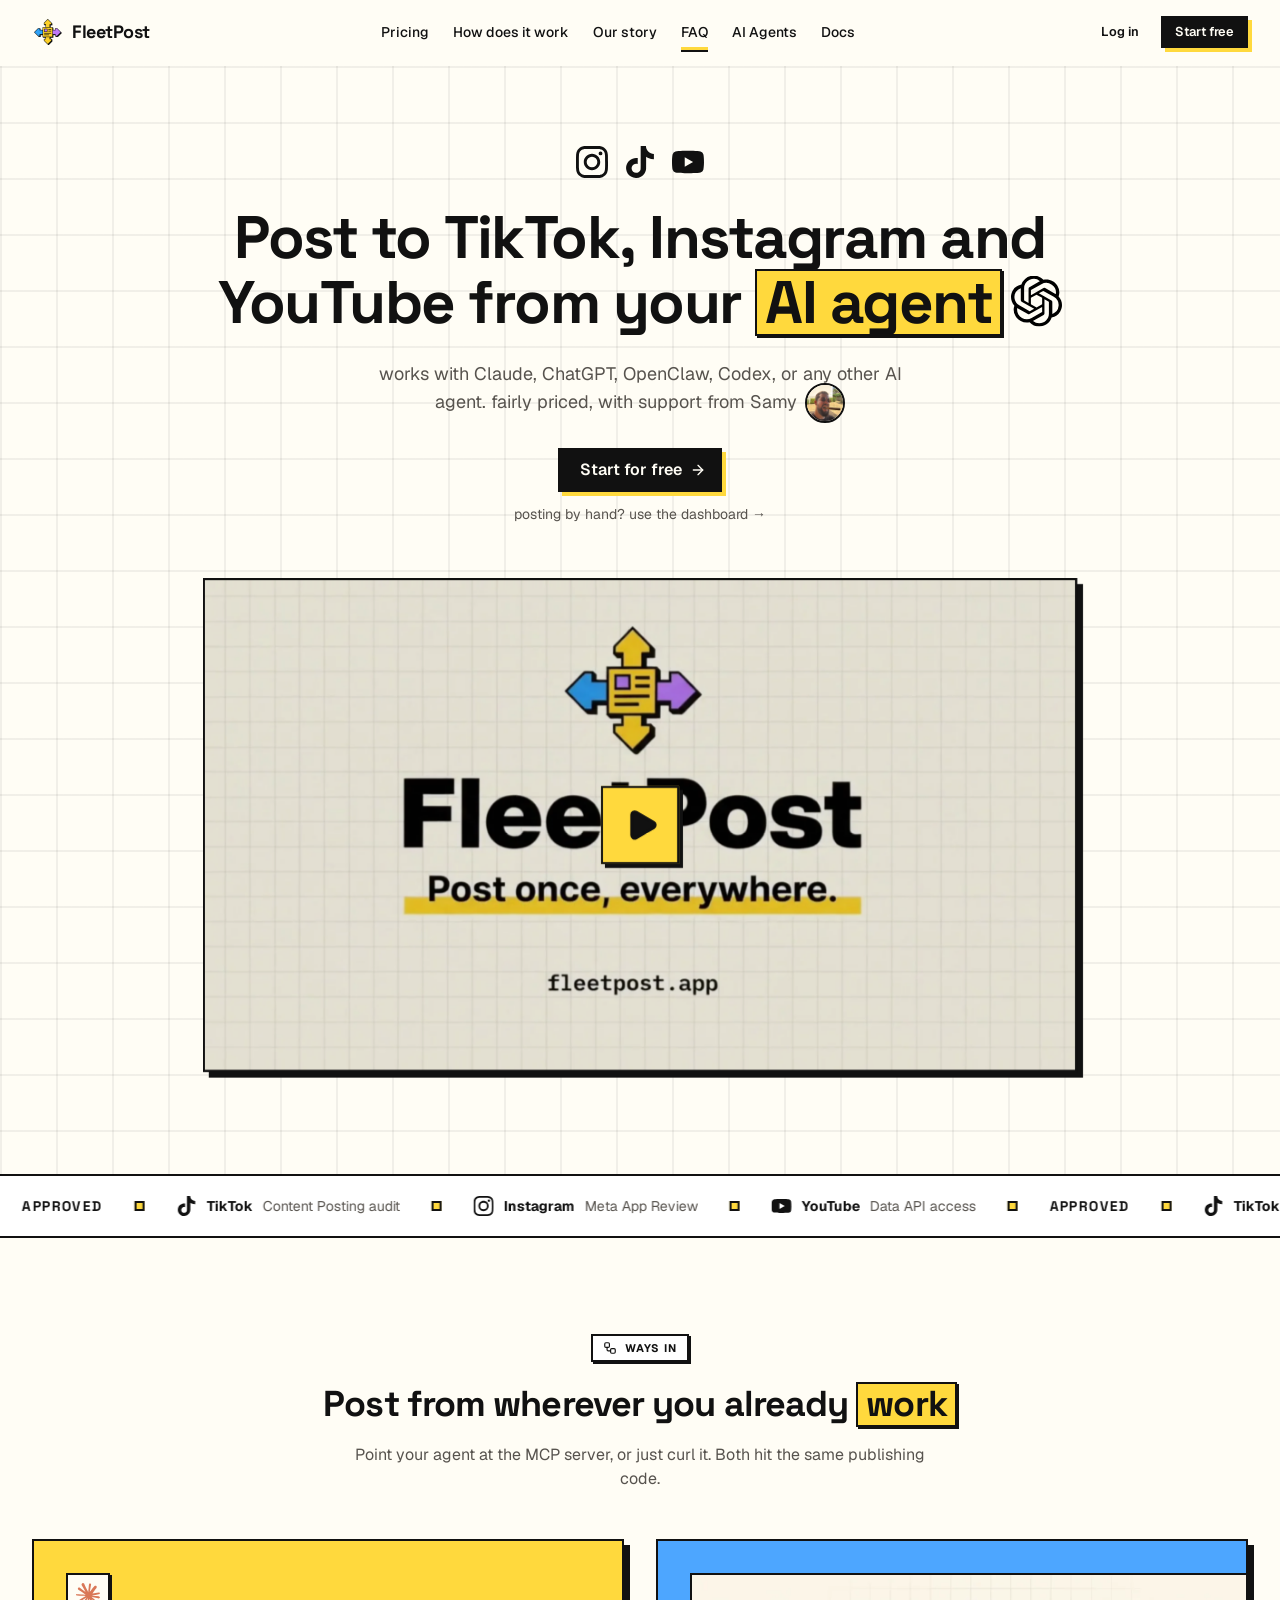
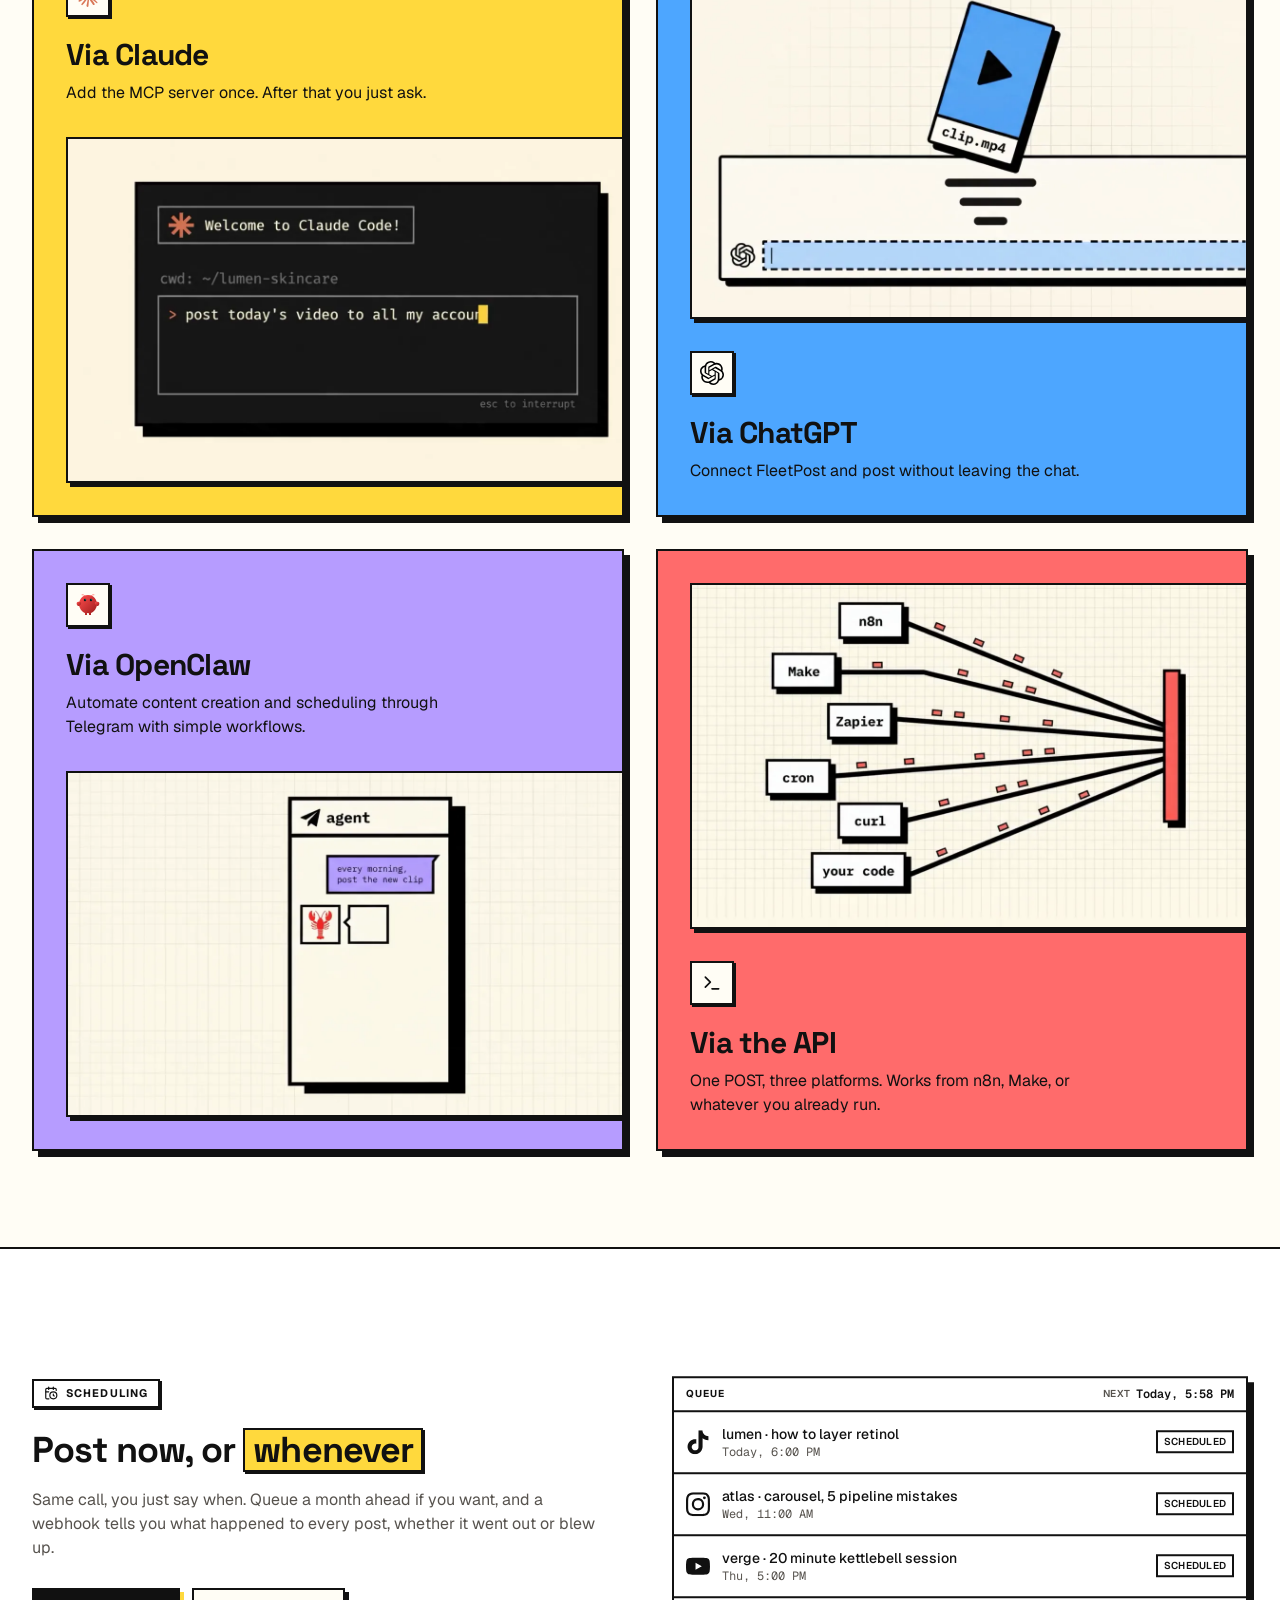
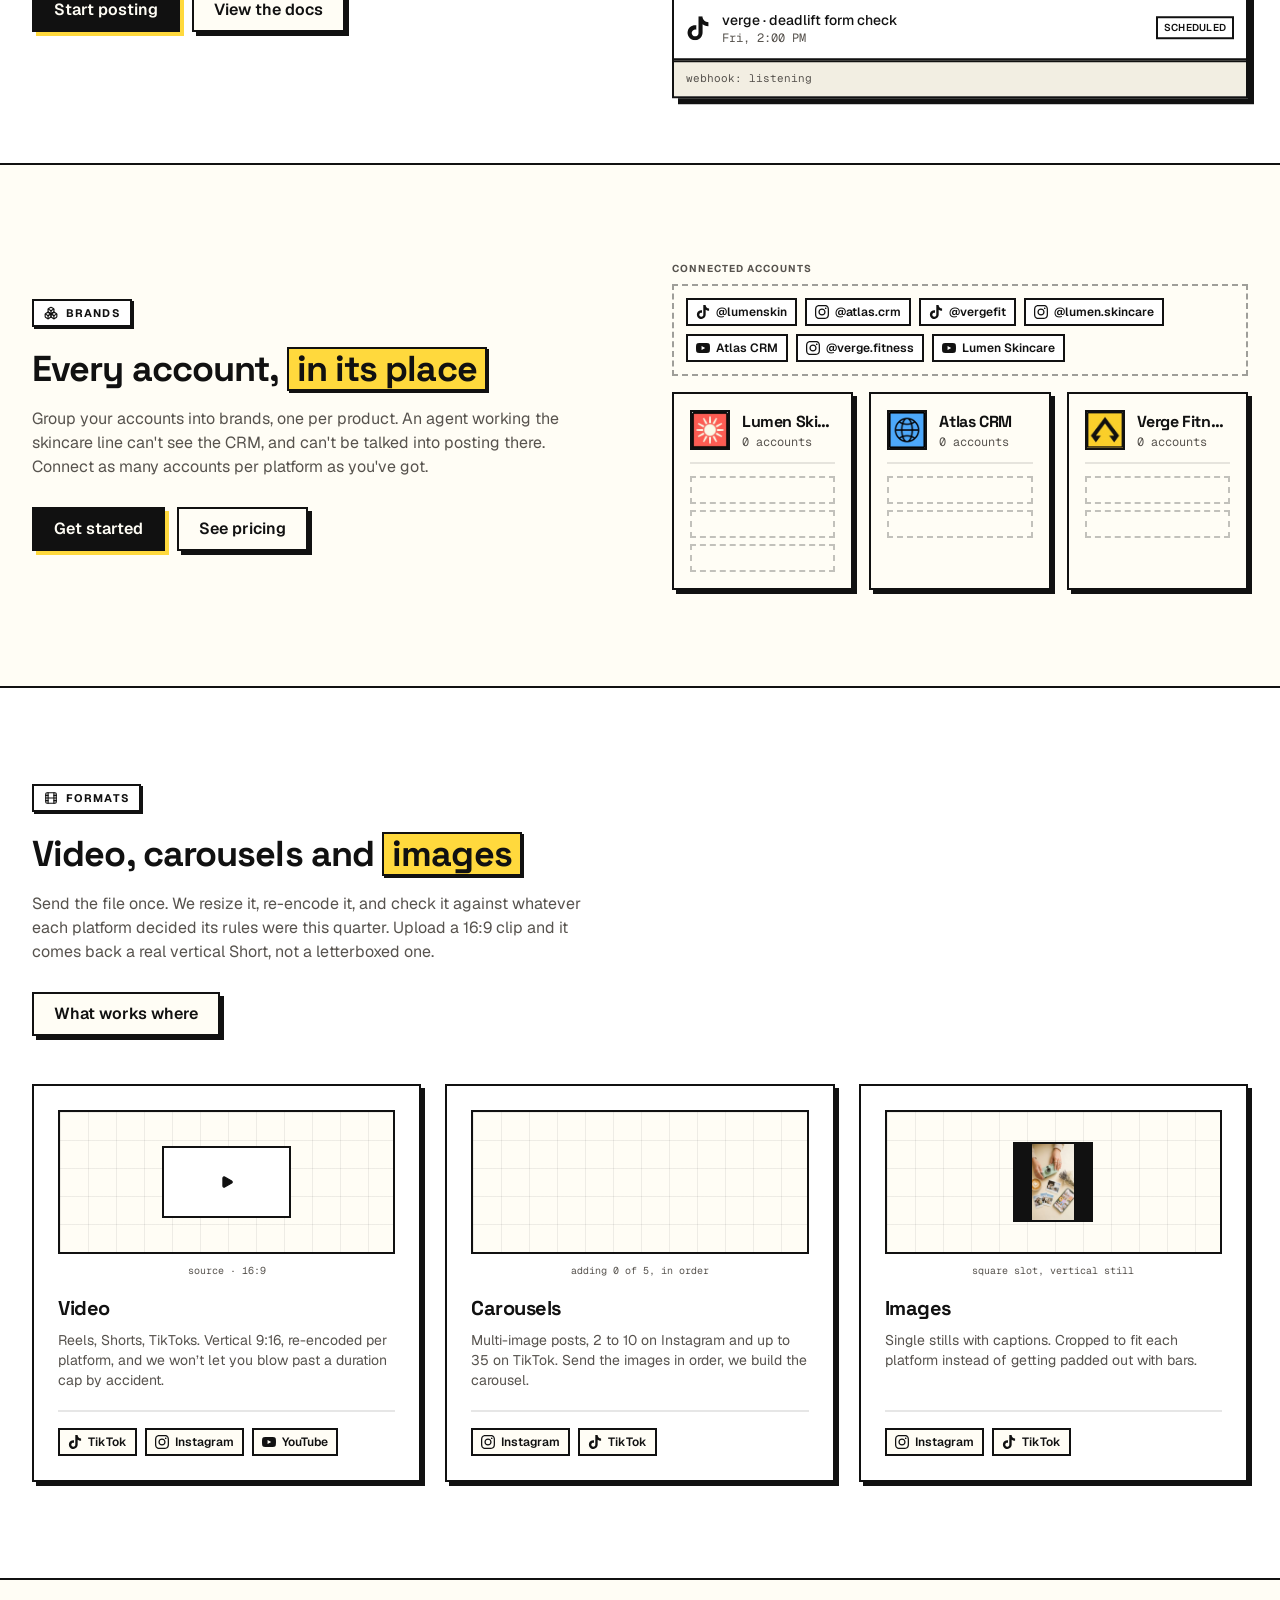
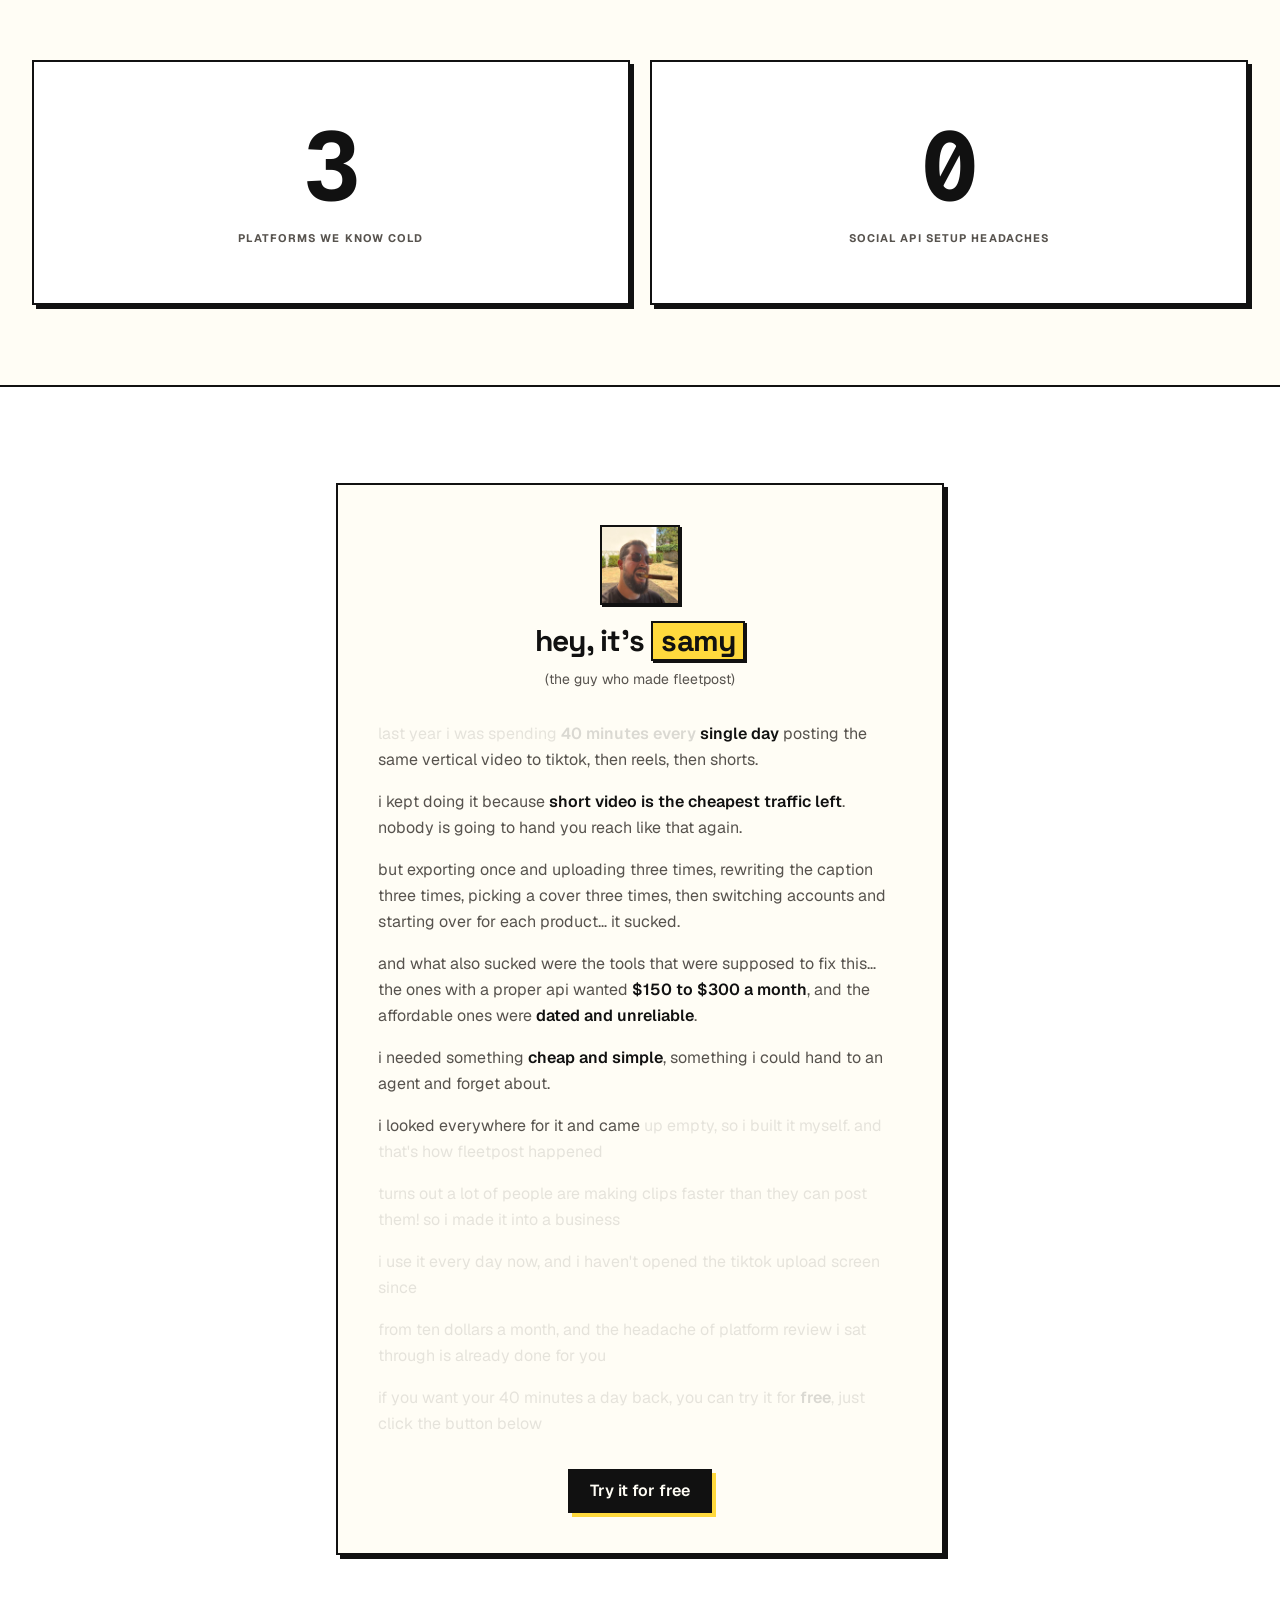
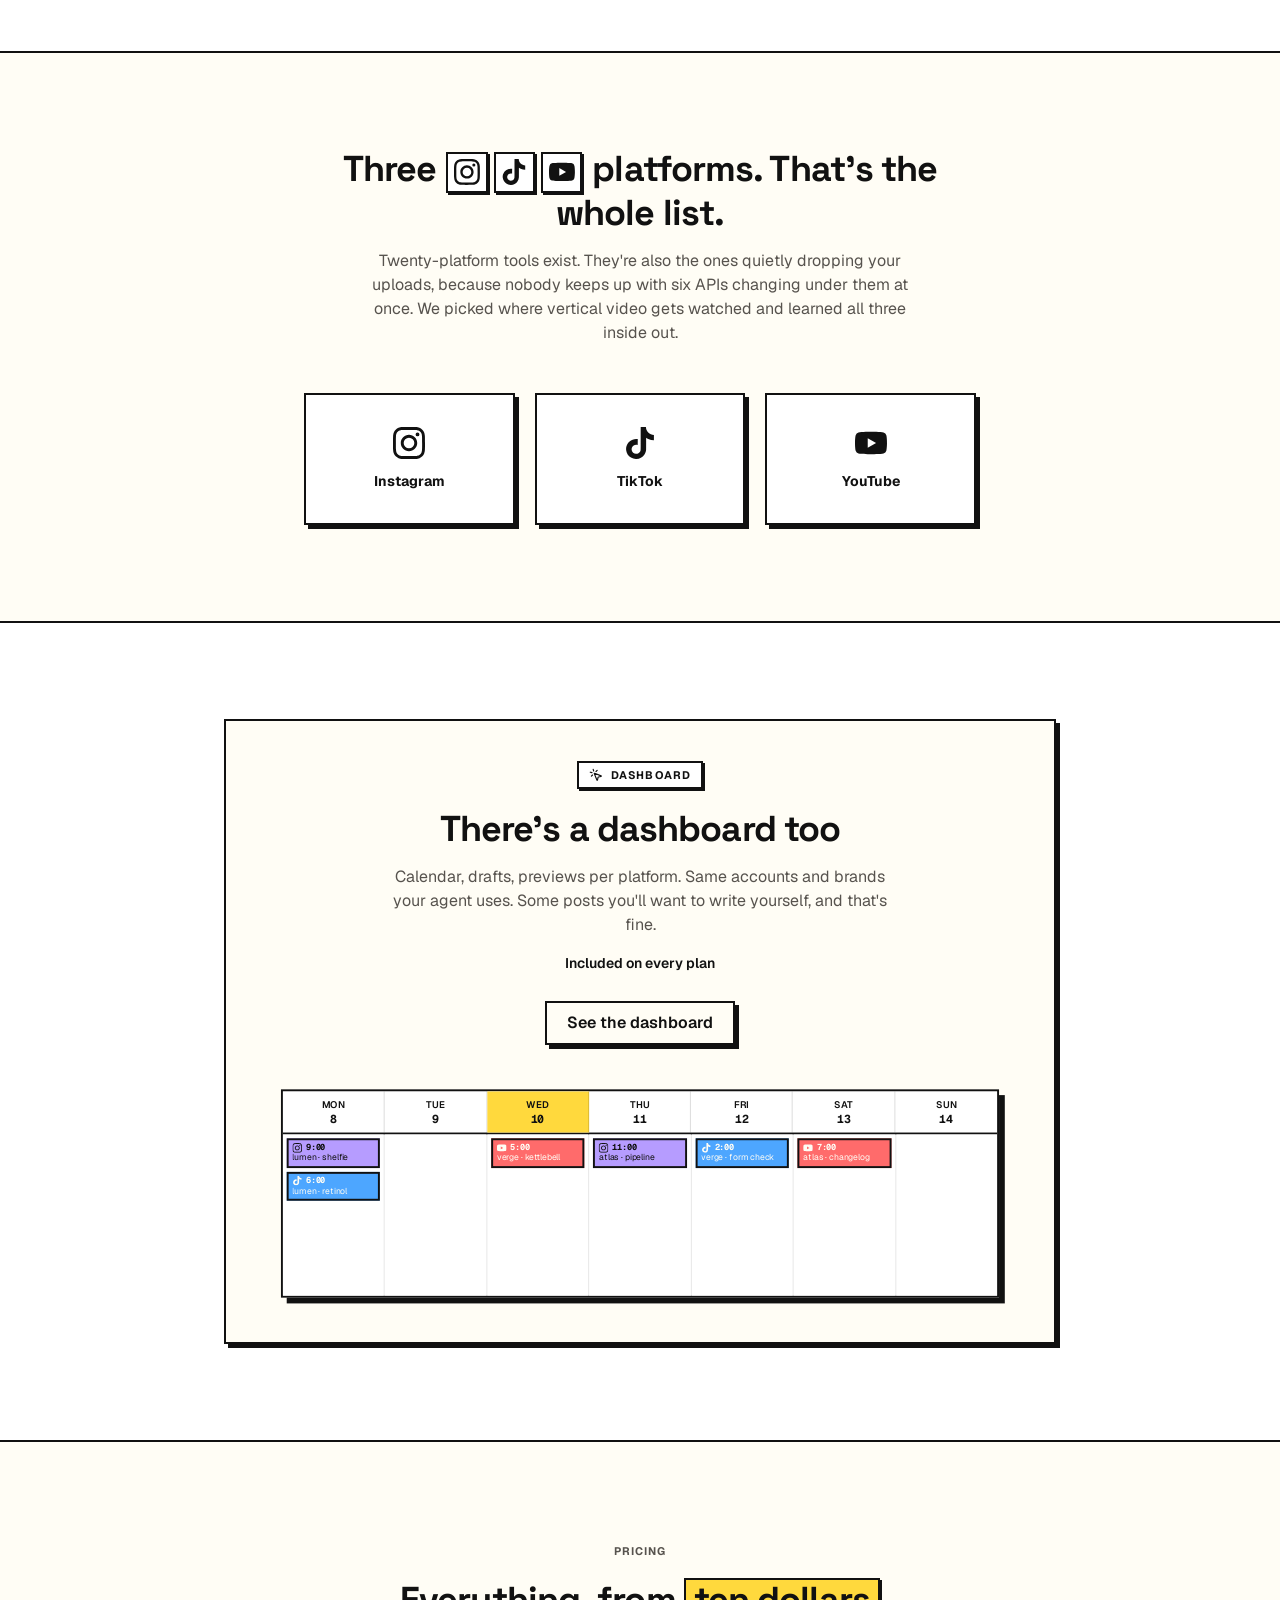
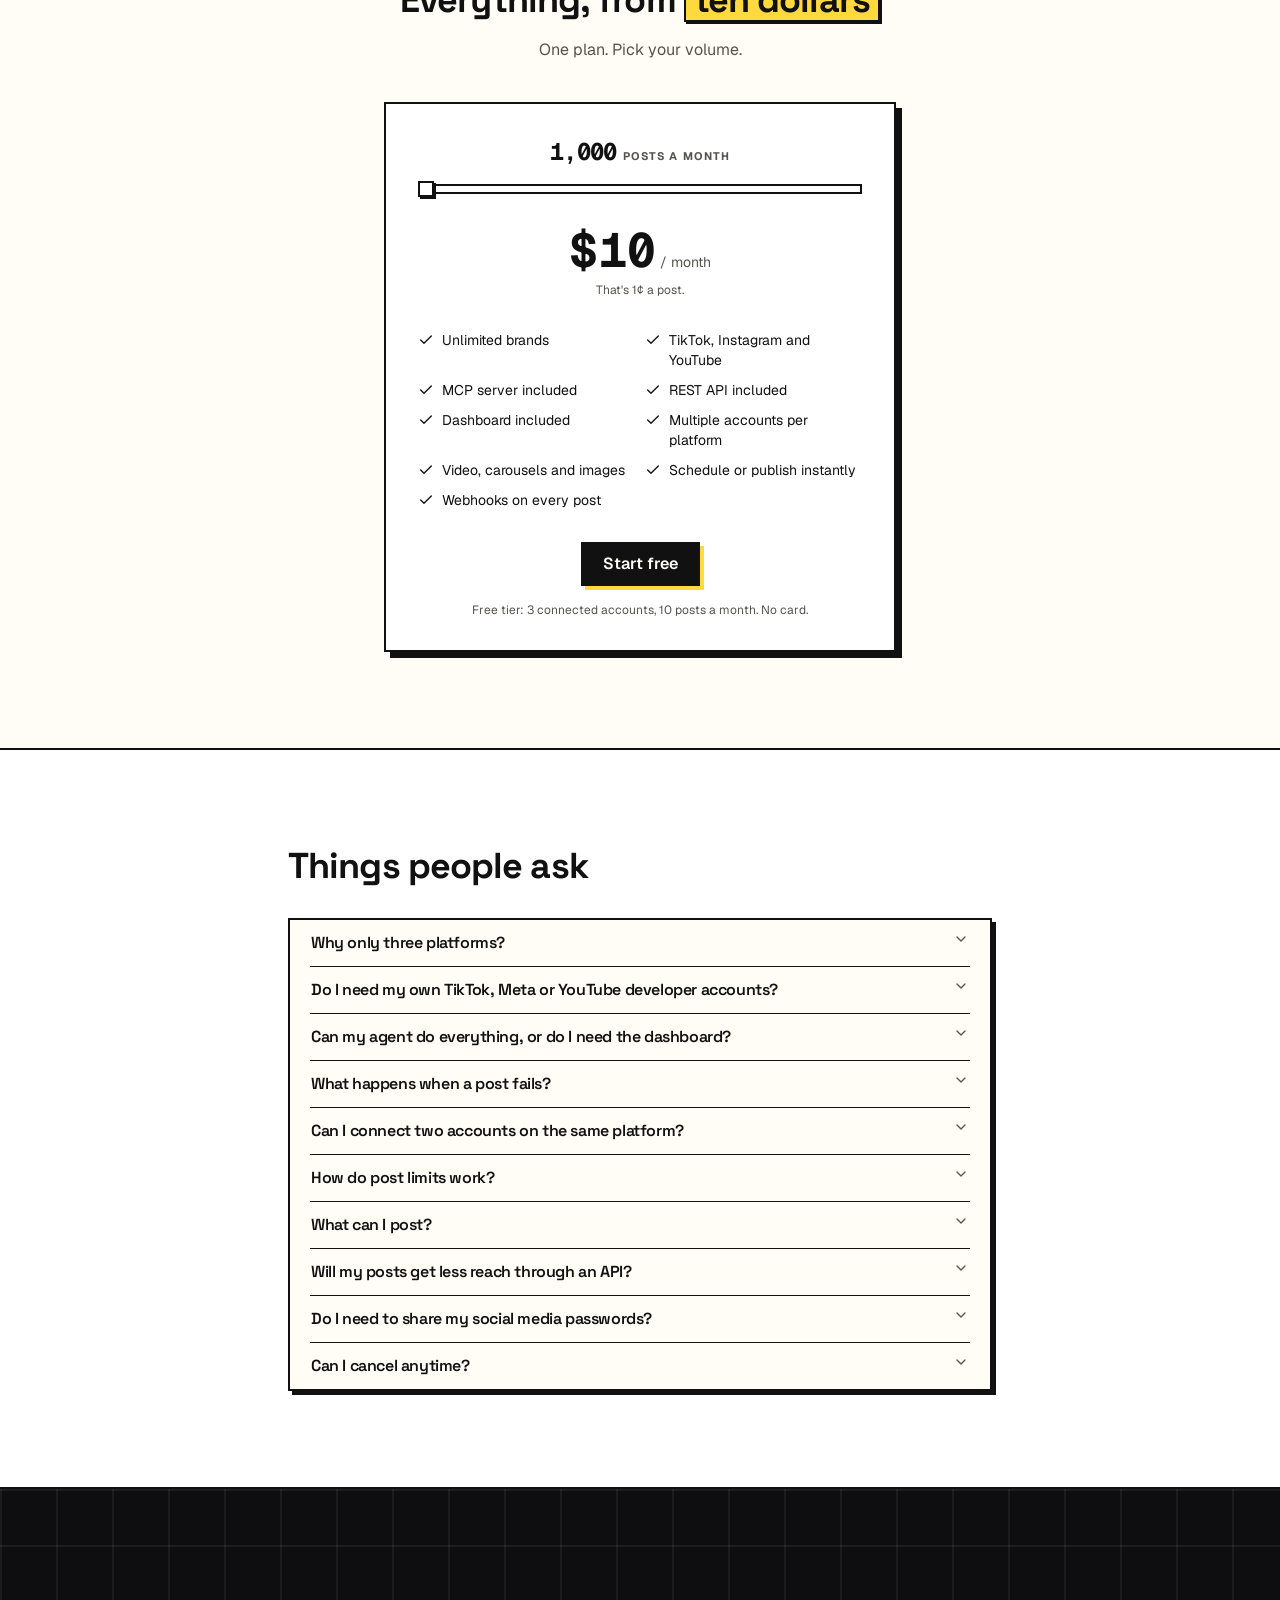
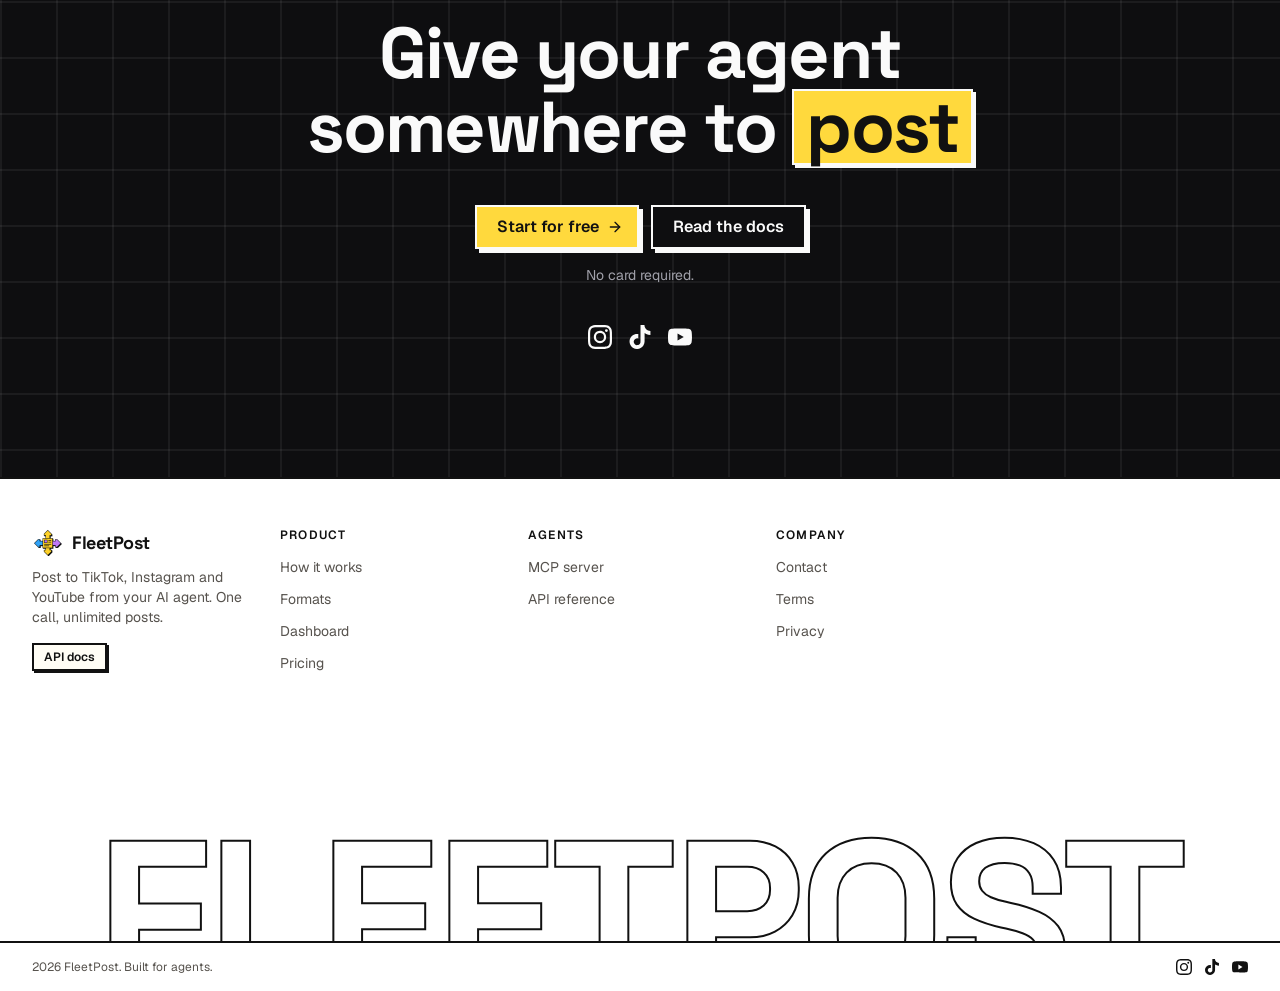
==== index.html @ 1a9ba51e "deploy: Fenrir-Studio-Tech/fleetpost-monorepo@813ded637226b50a41b53ed65da6987216ed3064" ====
<!doctype html>
<html lang="en">
  <head>
    <meta charset="UTF-8" />
    <link rel="icon" href="/favicons/favicon.ico" sizes="any" />
    <link rel="icon" type="image/png" sizes="32x32" href="/favicons/favicon-32x32.png" />
    <link rel="icon" type="image/png" sizes="16x16" href="/favicons/favicon-16x16.png" />
    <link rel="apple-touch-icon" sizes="180x180" href="/favicons/apple-touch-icon.png" />
    <link rel="manifest" href="/site.webmanifest" />
    <meta name="viewport" content="width=device-width, initial-scale=1.0" />
    <title>FleetPost — Post to TikTok, Instagram and YouTube from your AI agent</title>
    <meta
      name="description"
      content="One call publishes to TikTok, Instagram and YouTube. MCP server, REST API, or the dashboard when you'd rather click. Unlimited posts, $10 a month."
    />
    <meta property="og:type" content="website" />
    <meta property="og:url" content="https://fleetpost.app/" />
    <meta
      property="og:title"
      content="FleetPost — Post to TikTok, Instagram and YouTube from your AI agent"
    />
    <meta
      property="og:description"
      content="One call publishes to TikTok, Instagram and YouTube. MCP server, REST API, or the dashboard when you'd rather click. Unlimited posts, $10 a month."
    />
    <!-- TODO: replace with a real 1200x630 social card. -->
    <meta property="og:image" content="https://fleetpost.app/og.png" />
    <meta name="twitter:card" content="summary_large_image" />
    <script type="module" crossorigin src="/assets/main-joNVEXui.js"></script>
    <link rel="modulepreload" crossorigin href="/assets/site-nav-Ck9YAyec.js">
    <link rel="stylesheet" crossorigin href="/assets/site-nav-h_h37BXW.css">
  </head>
  <body>
    <div id="root"></div>
  </body>
</html>
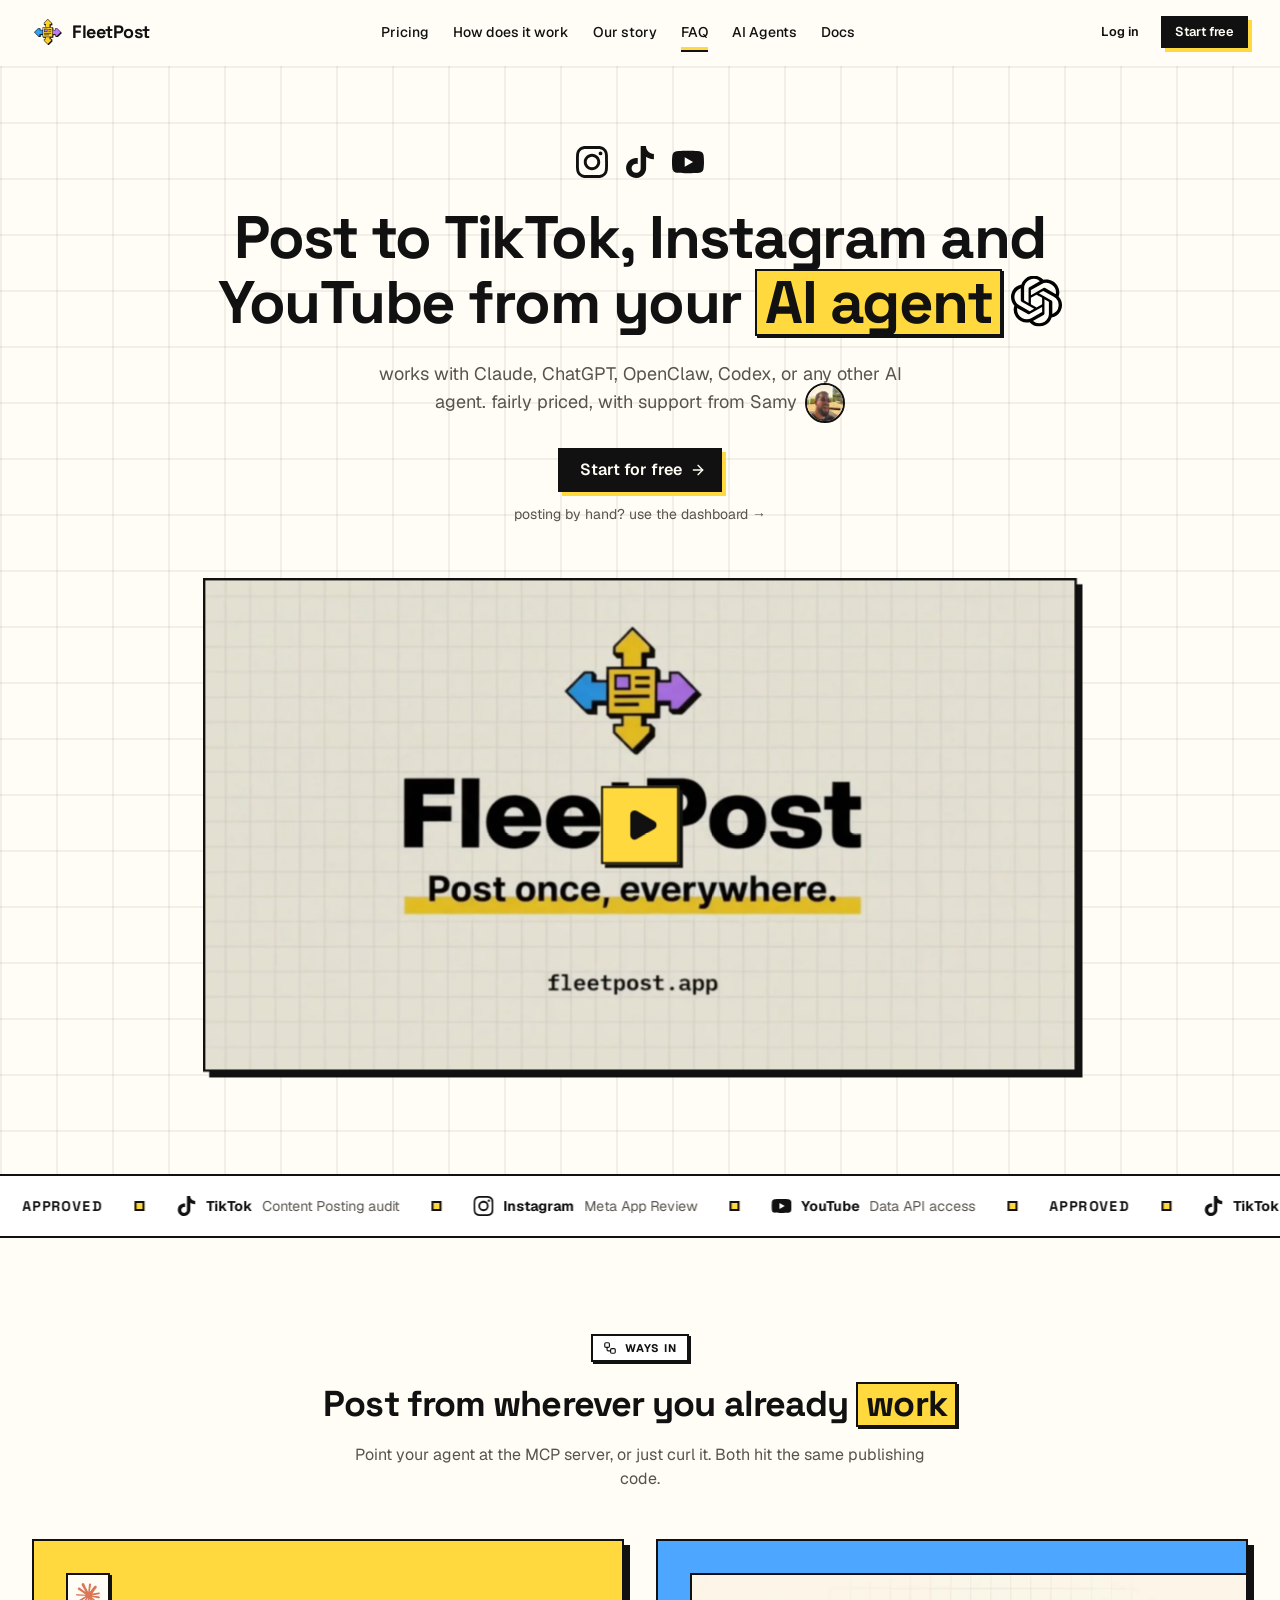
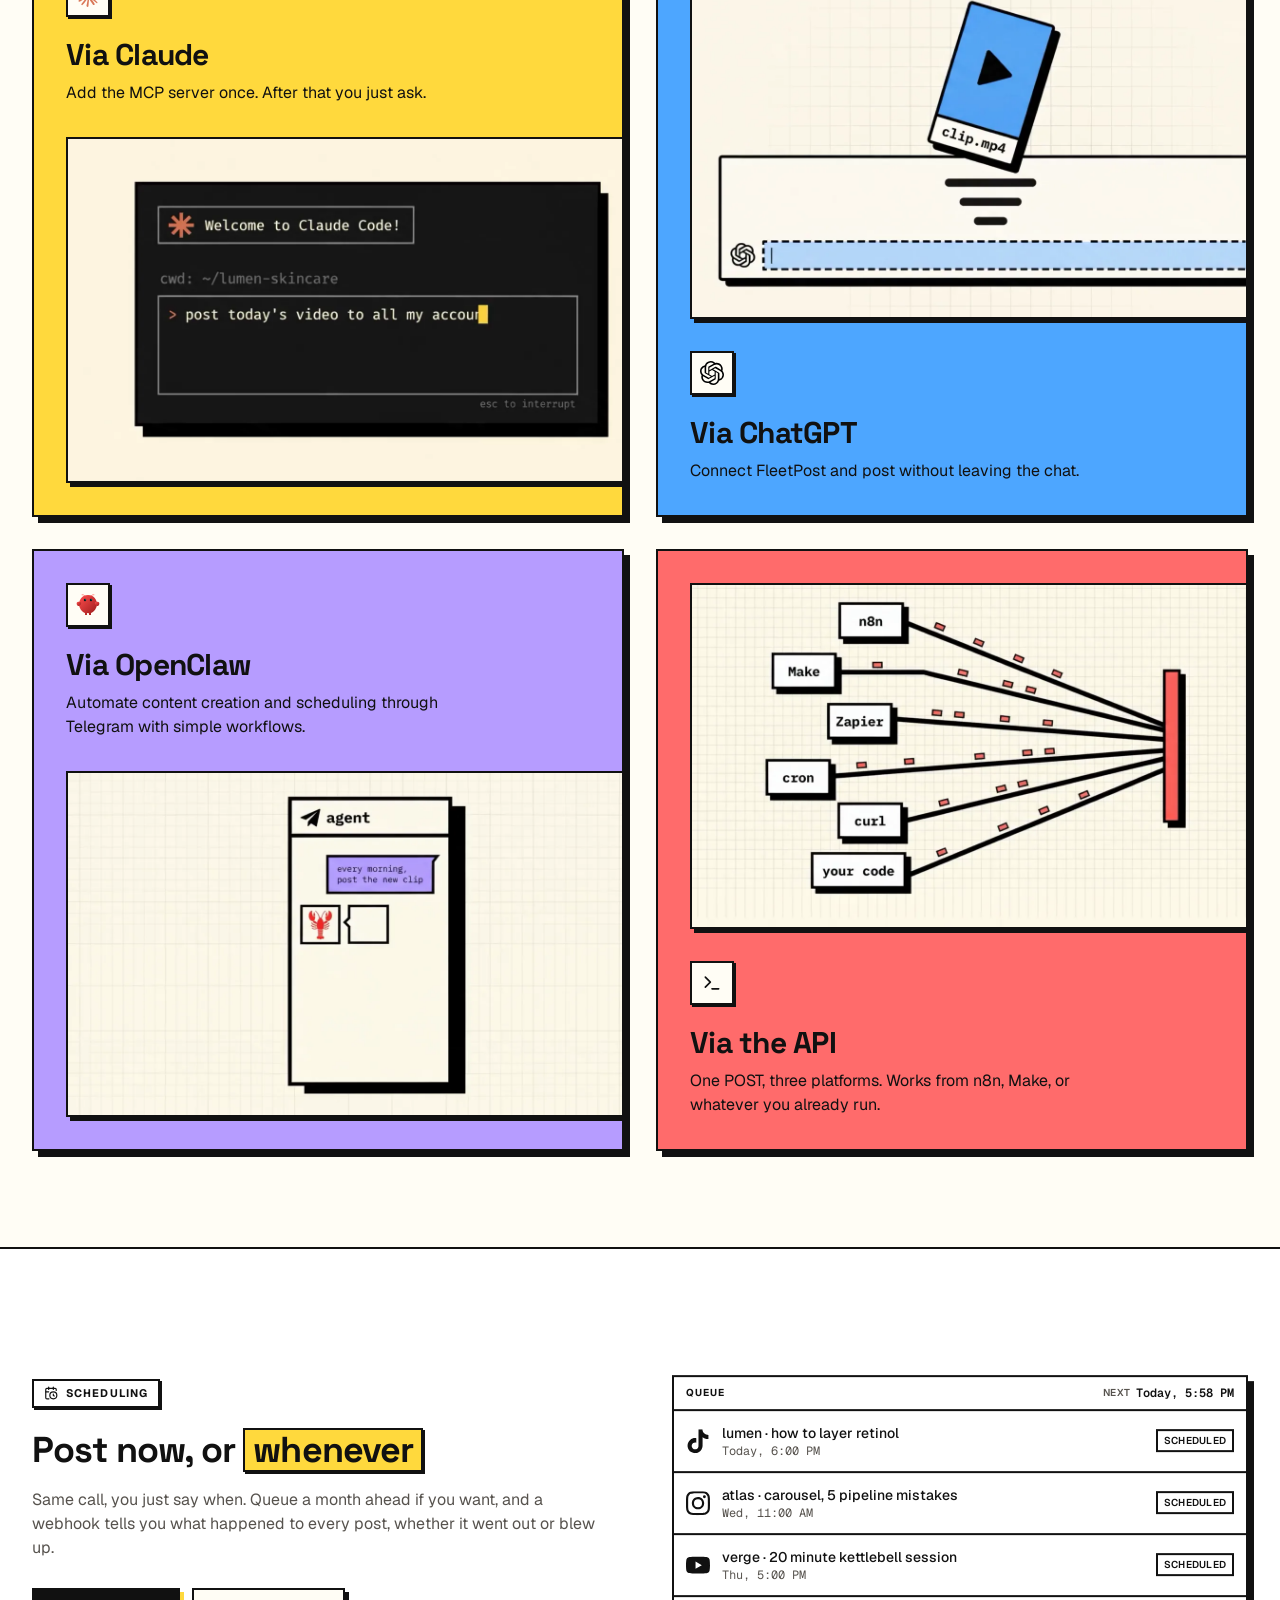
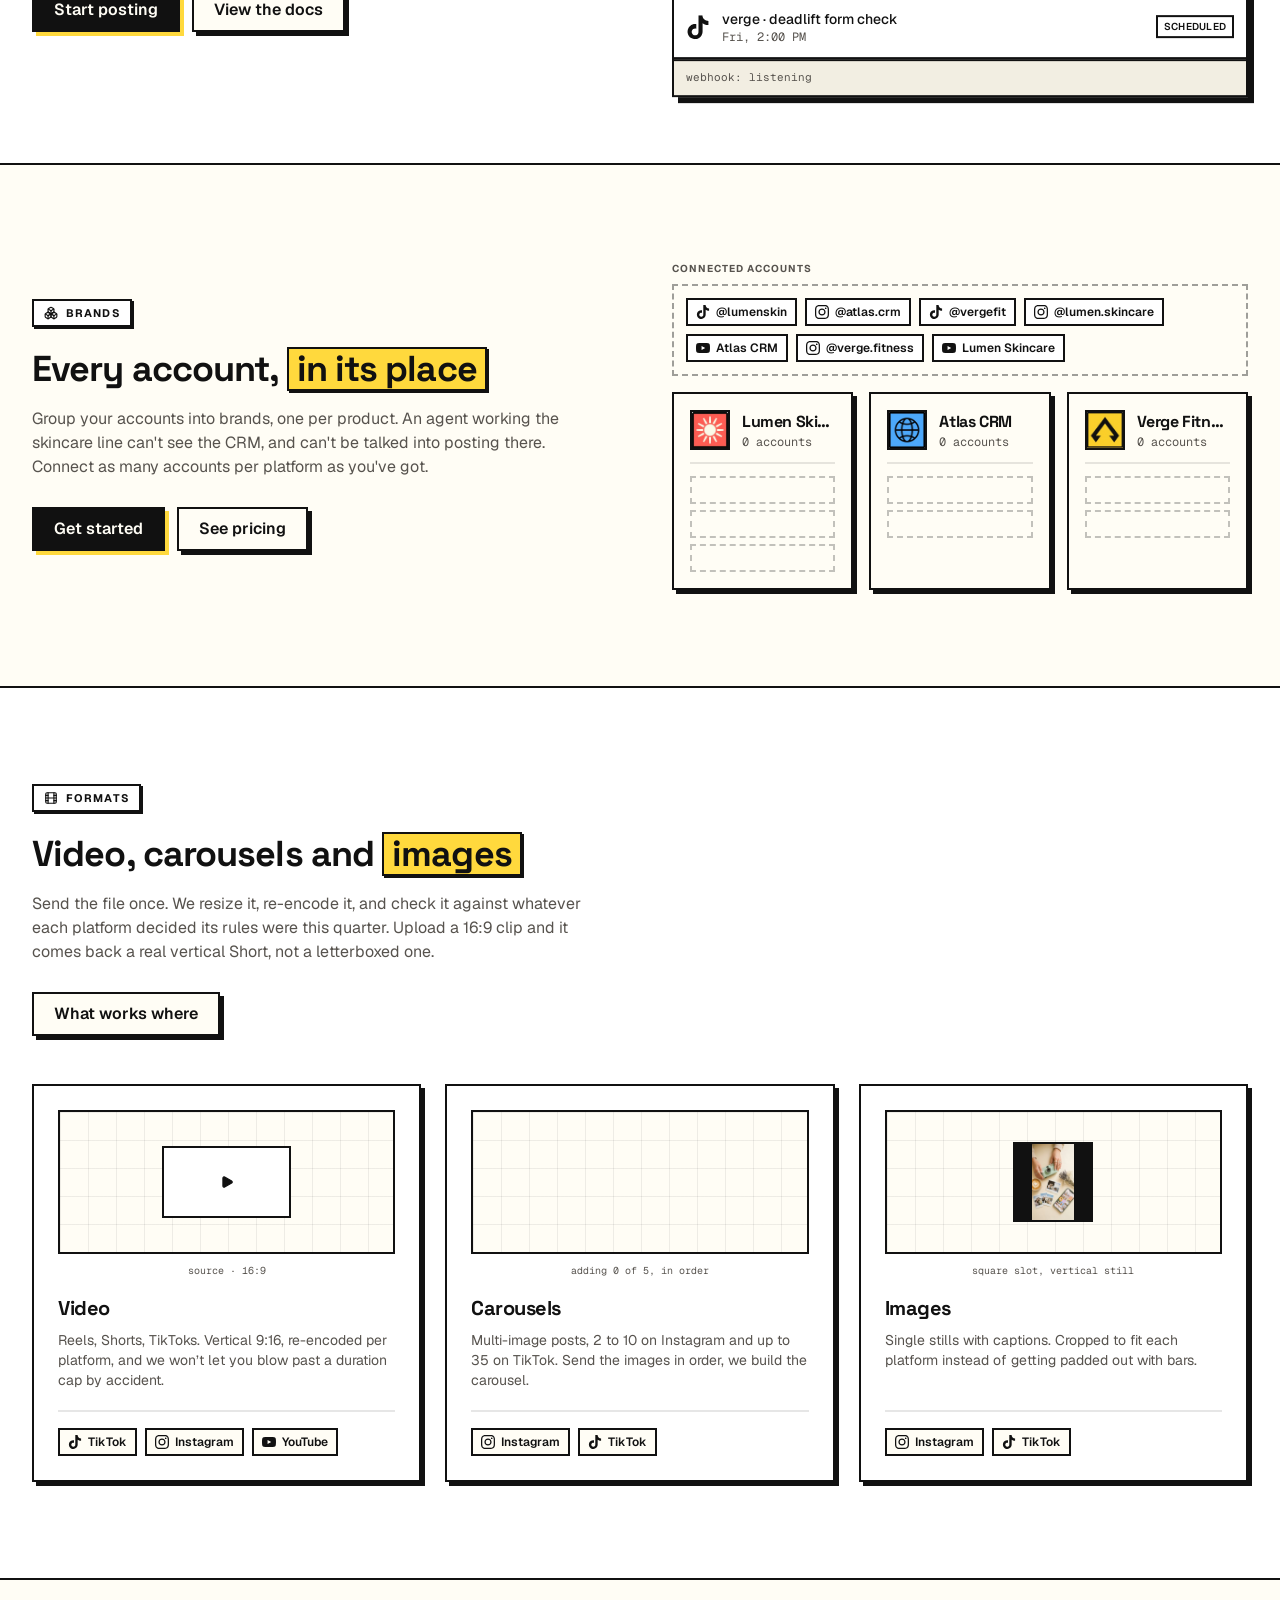
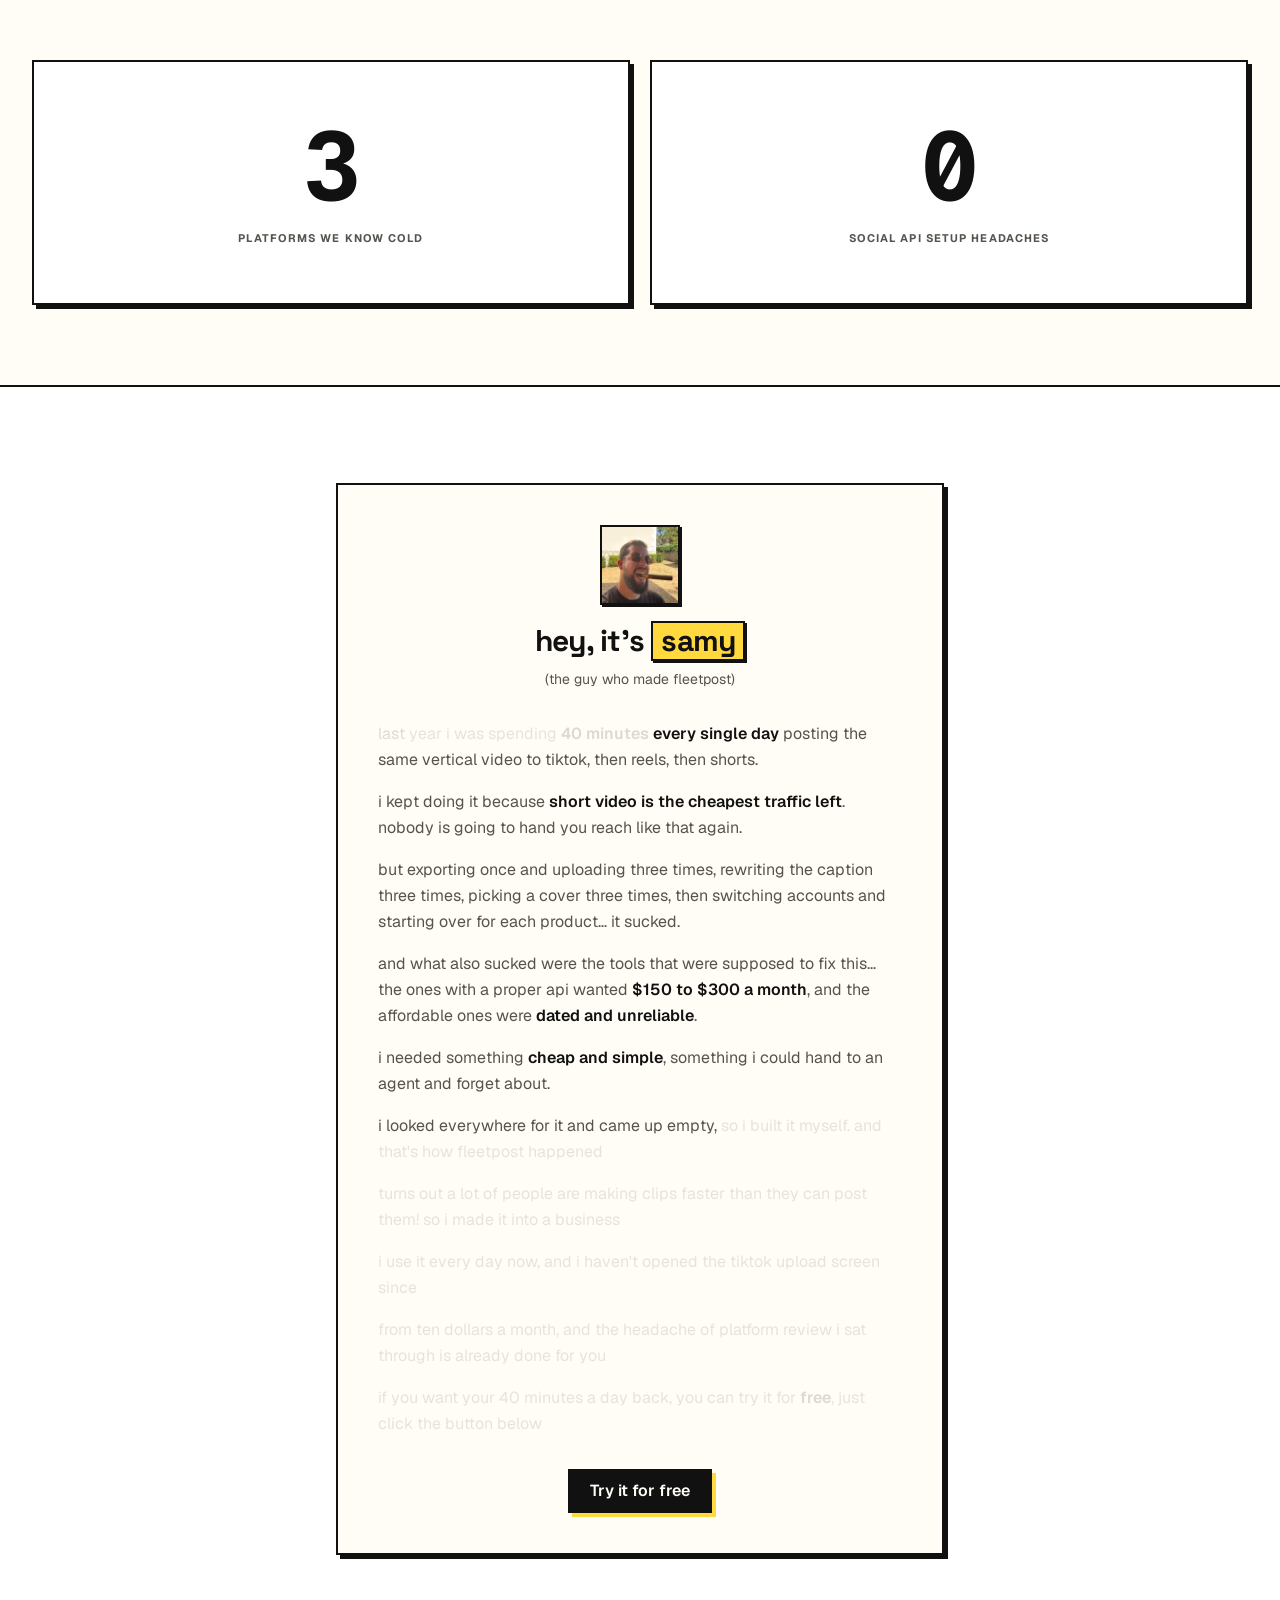
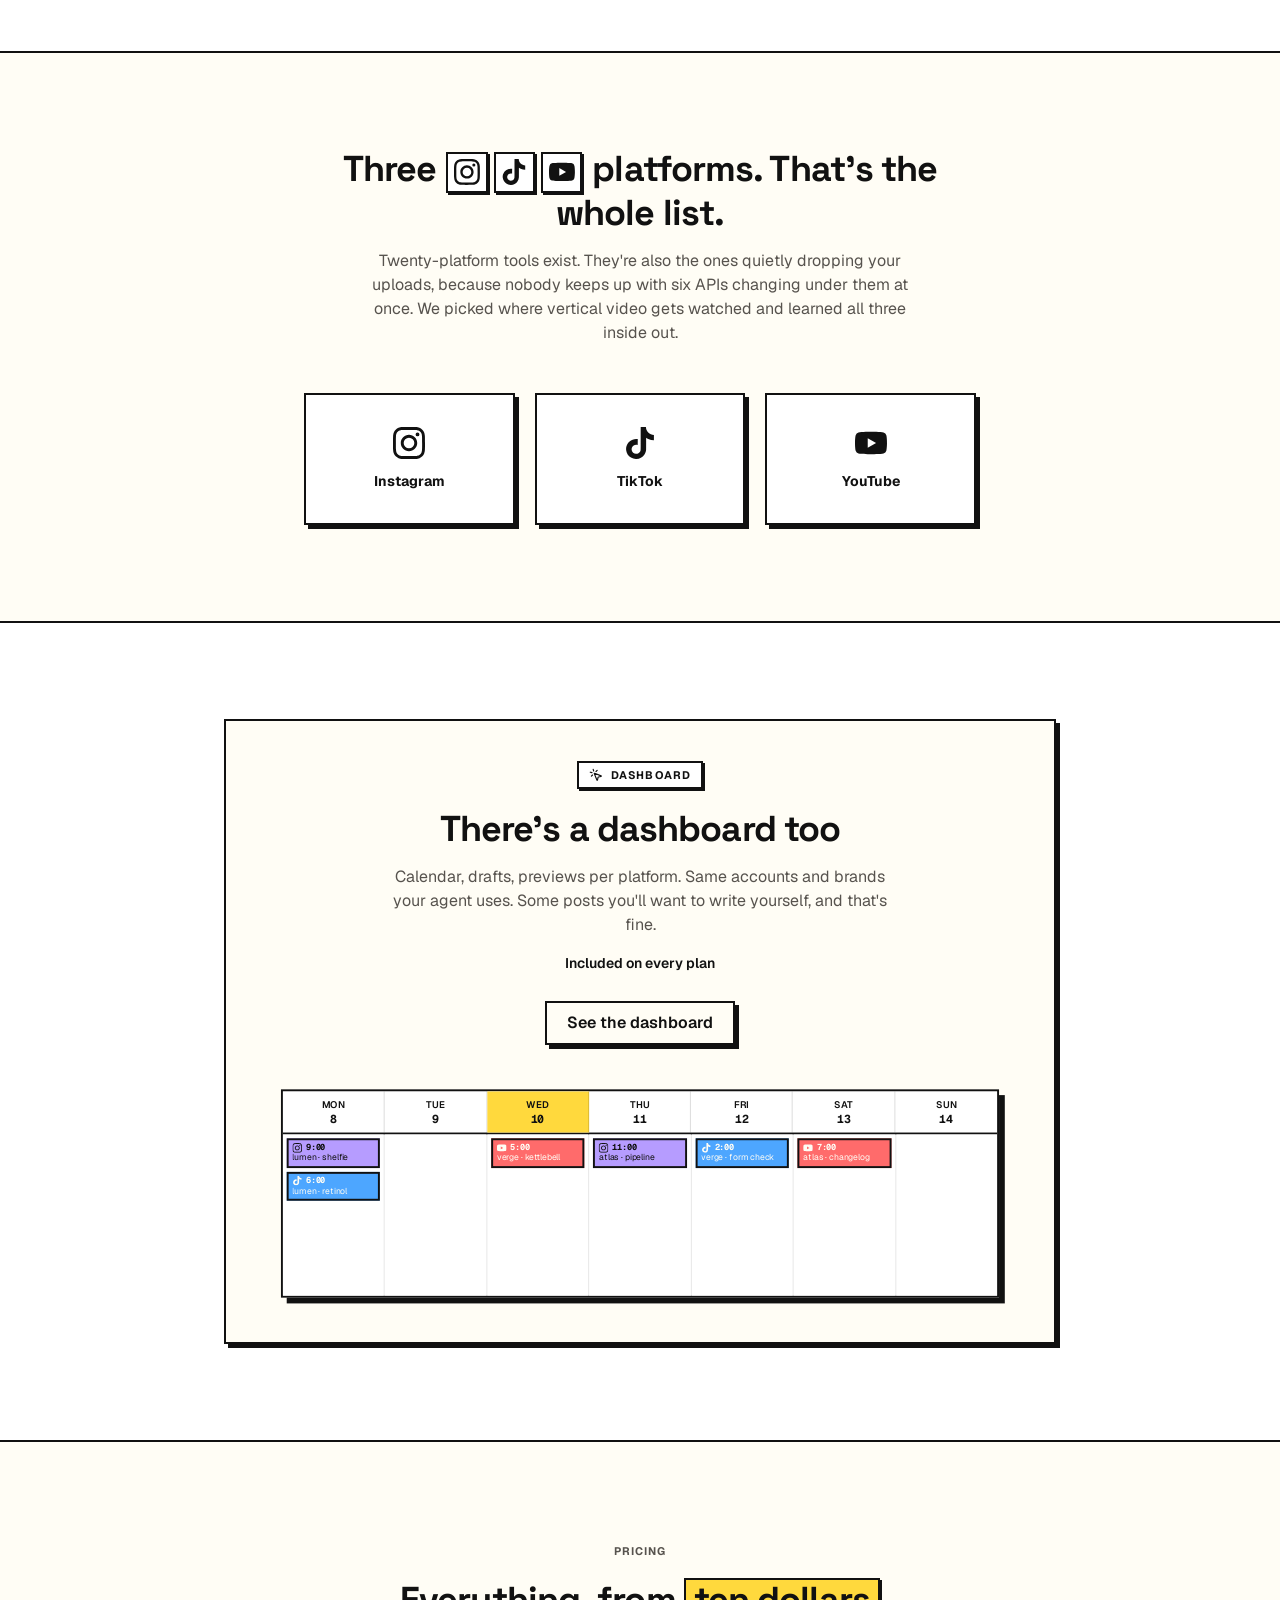
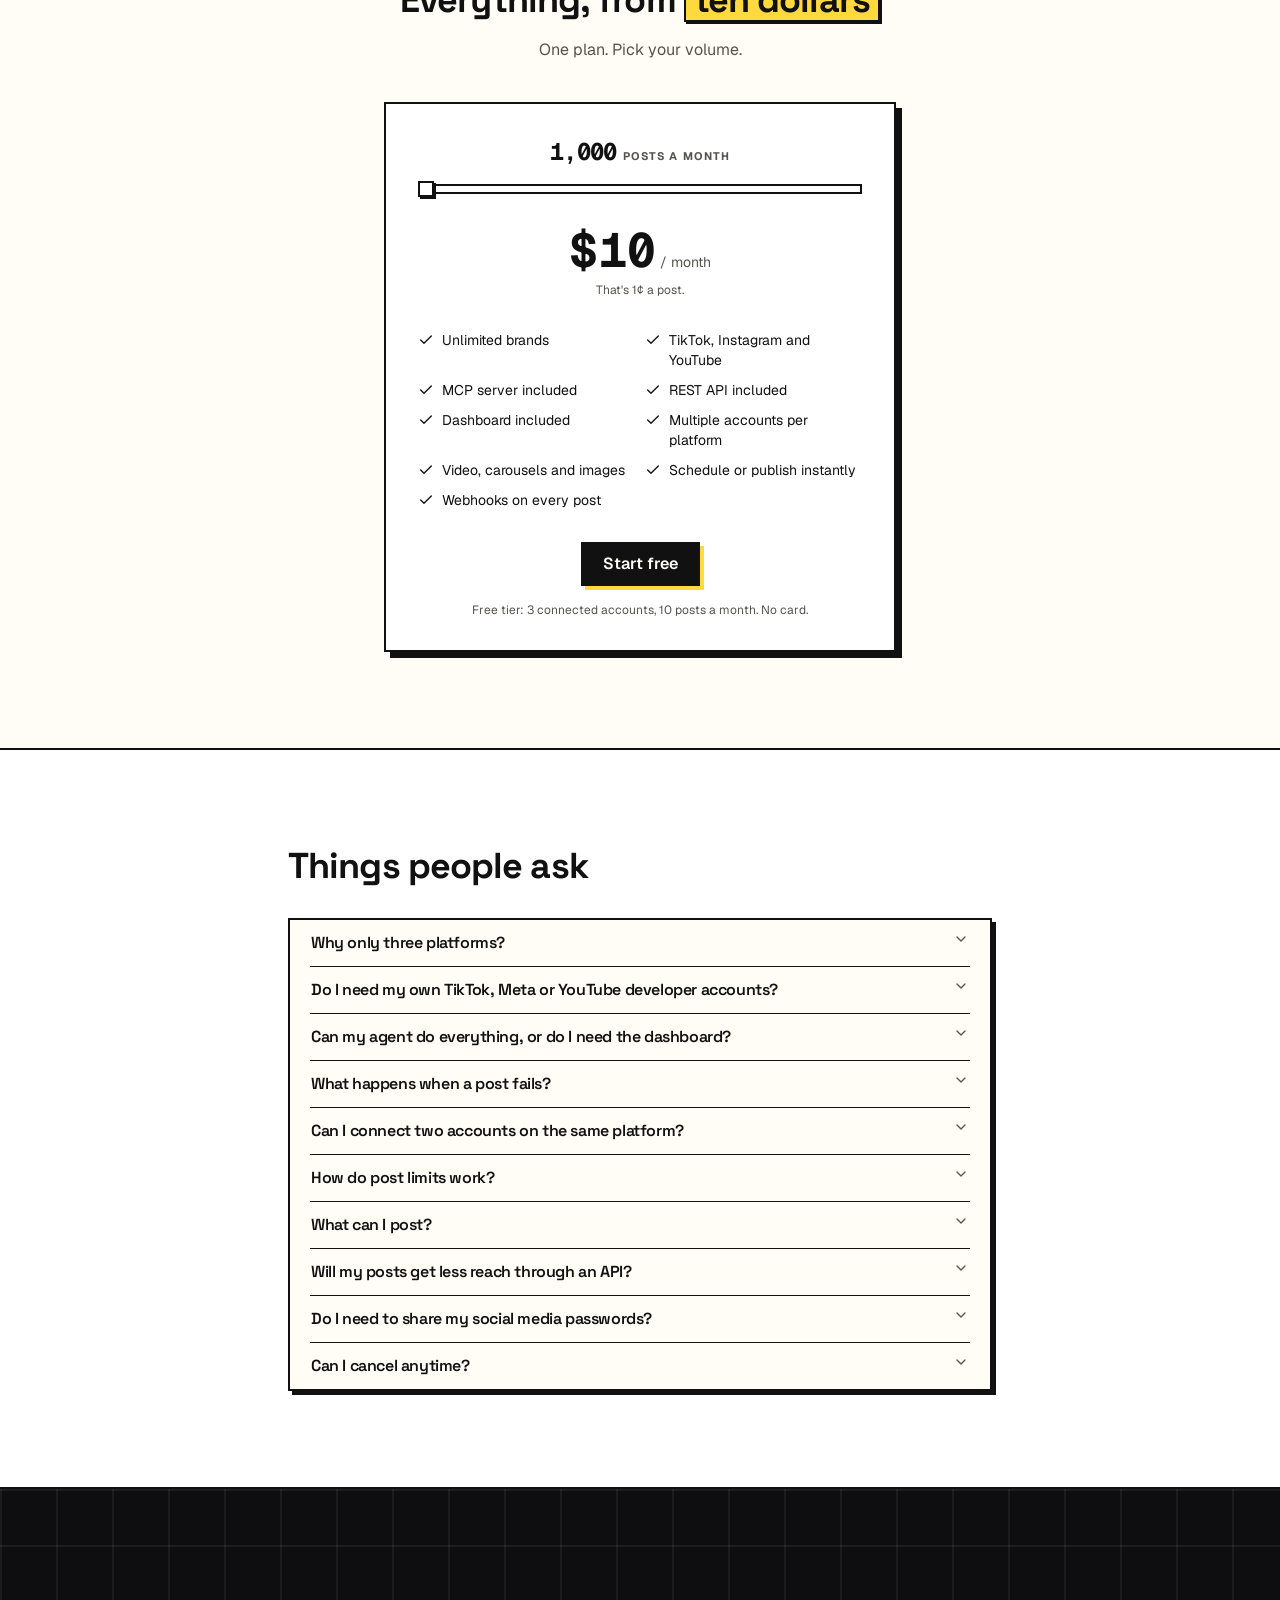
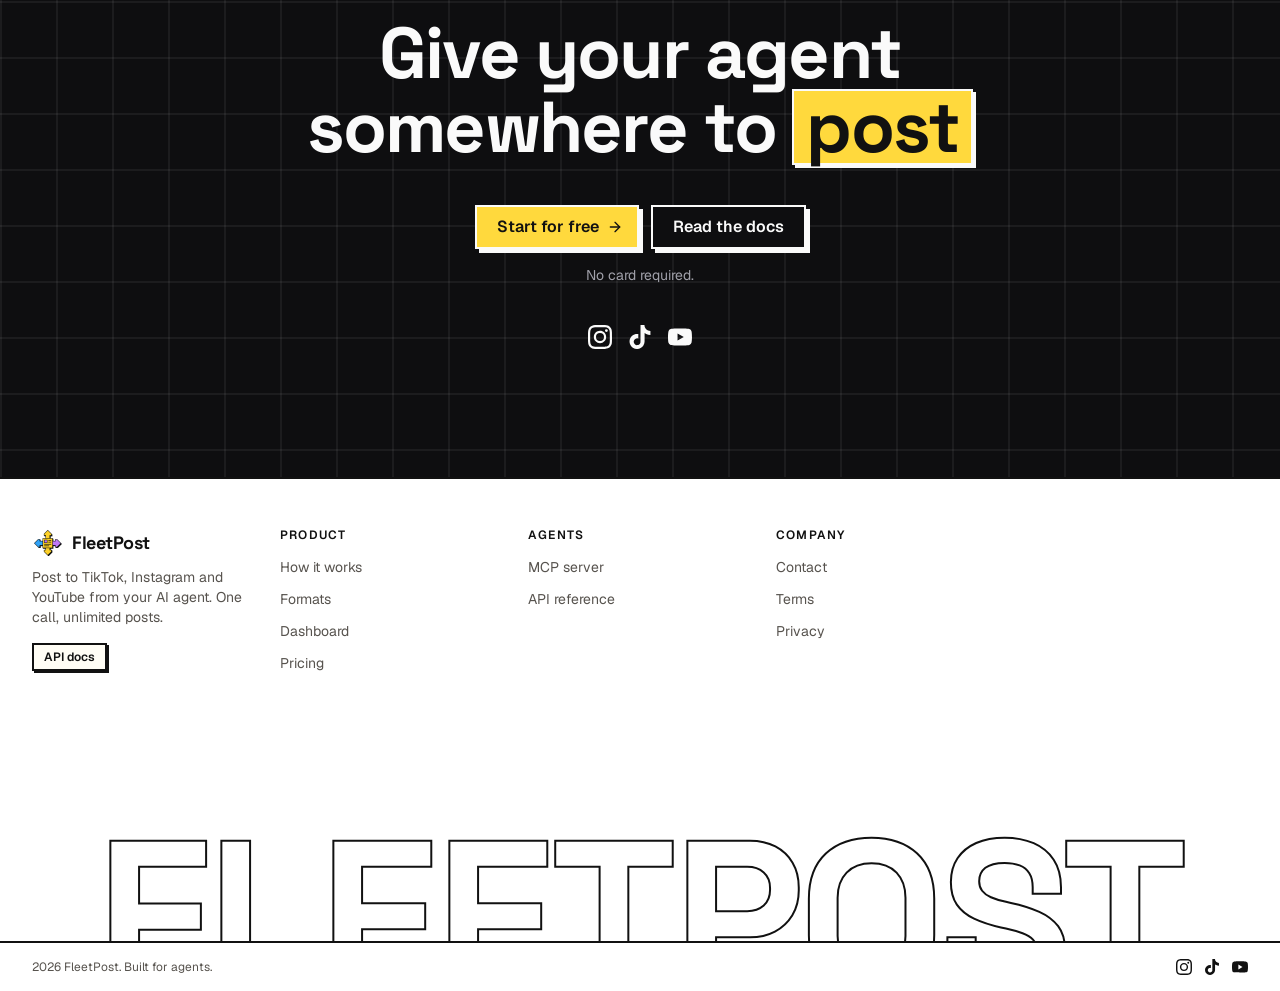
==== commit 4b8a60a3: "deploy: Fenrir-Studio-Tech/fleetpost-monorepo@e559b56d50febef70539e10ee8ccf33acd2d7e41" ====
--- a/index.html
+++ b/index.html
@@ -26,9 +26,9 @@
     <!-- TODO: replace with a real 1200x630 social card. -->
     <meta property="og:image" content="https://fleetpost.app/og.png" />
     <meta name="twitter:card" content="summary_large_image" />
-    <script type="module" crossorigin src="/assets/main-joNVEXui.js"></script>
-    <link rel="modulepreload" crossorigin href="/assets/site-nav-Ck9YAyec.js">
-    <link rel="stylesheet" crossorigin href="/assets/site-nav-h_h37BXW.css">
+    <script type="module" crossorigin src="/assets/main-eEnGjvuv.js"></script>
+    <link rel="modulepreload" crossorigin href="/assets/site-nav-BSR_hKSz.js">
+    <link rel="stylesheet" crossorigin href="/assets/site-nav-KuexYyDN.css">
   </head>
   <body>
     <div id="root"></div>
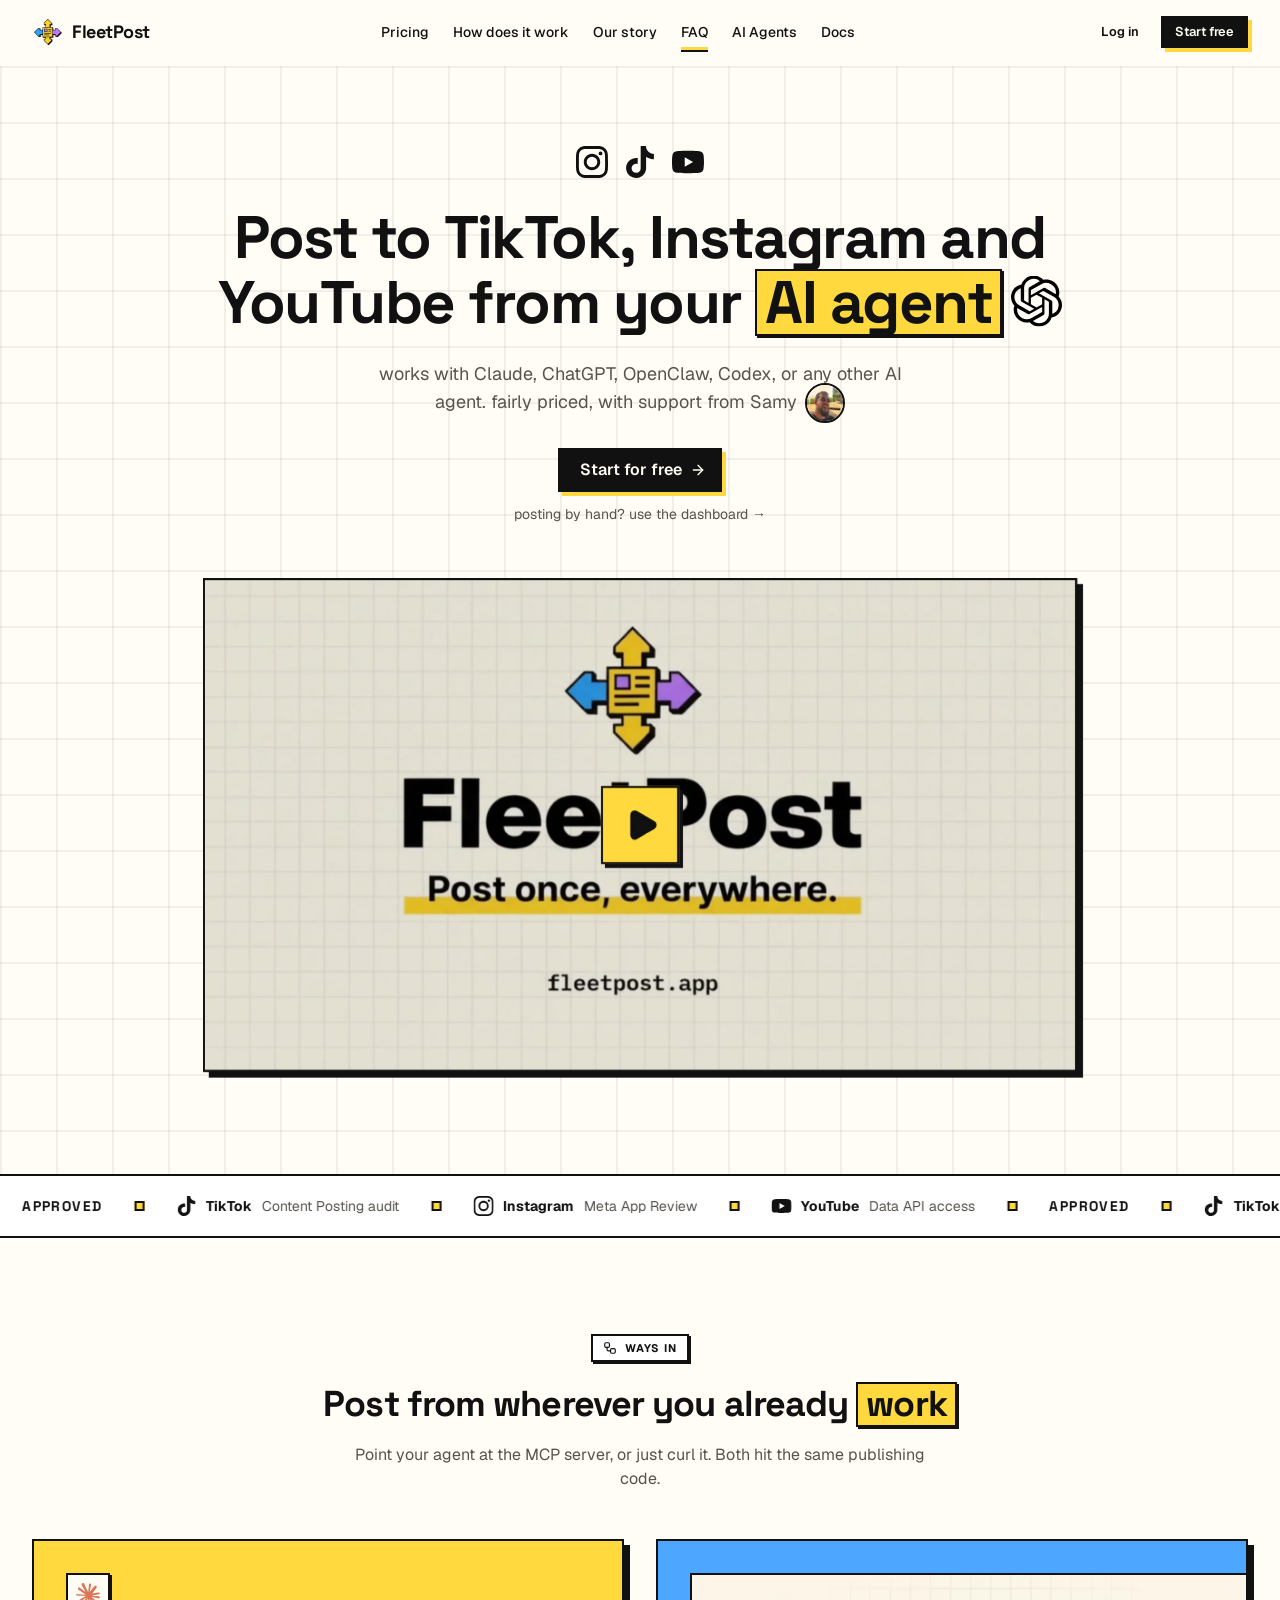
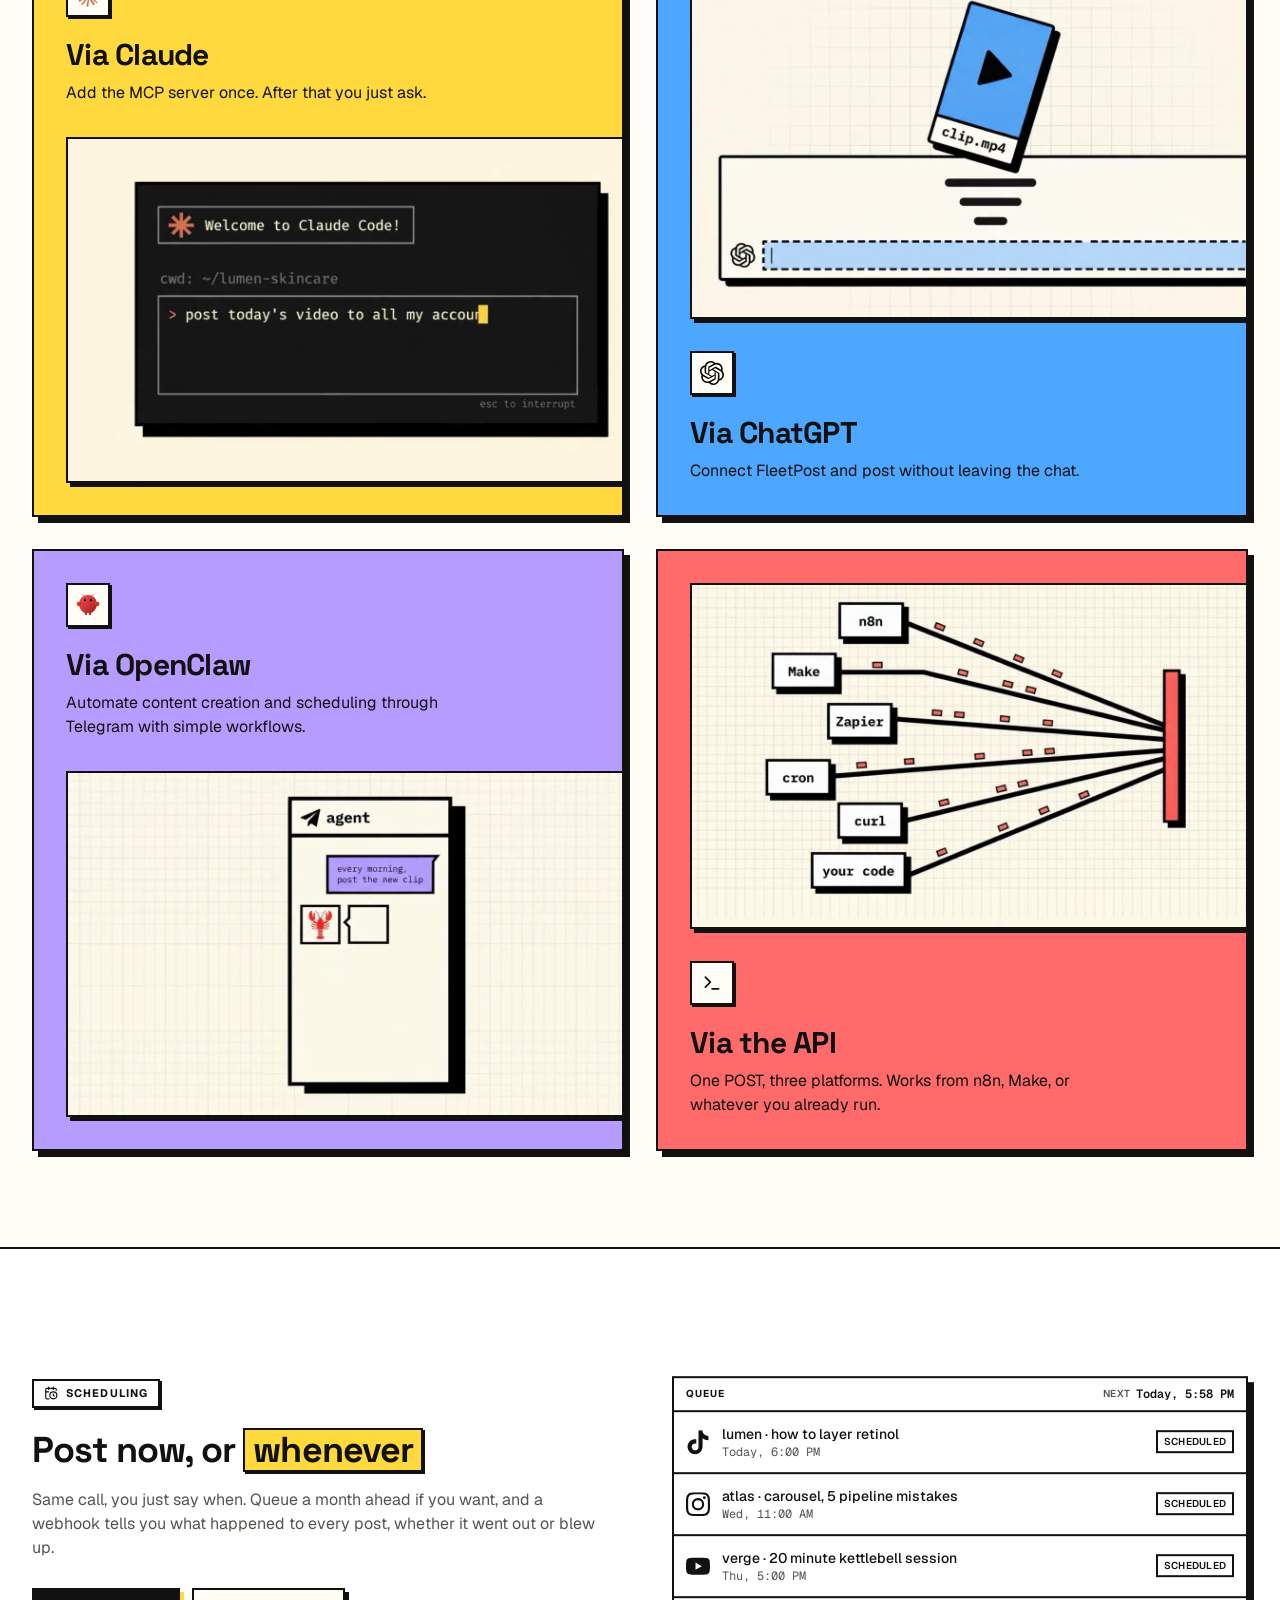
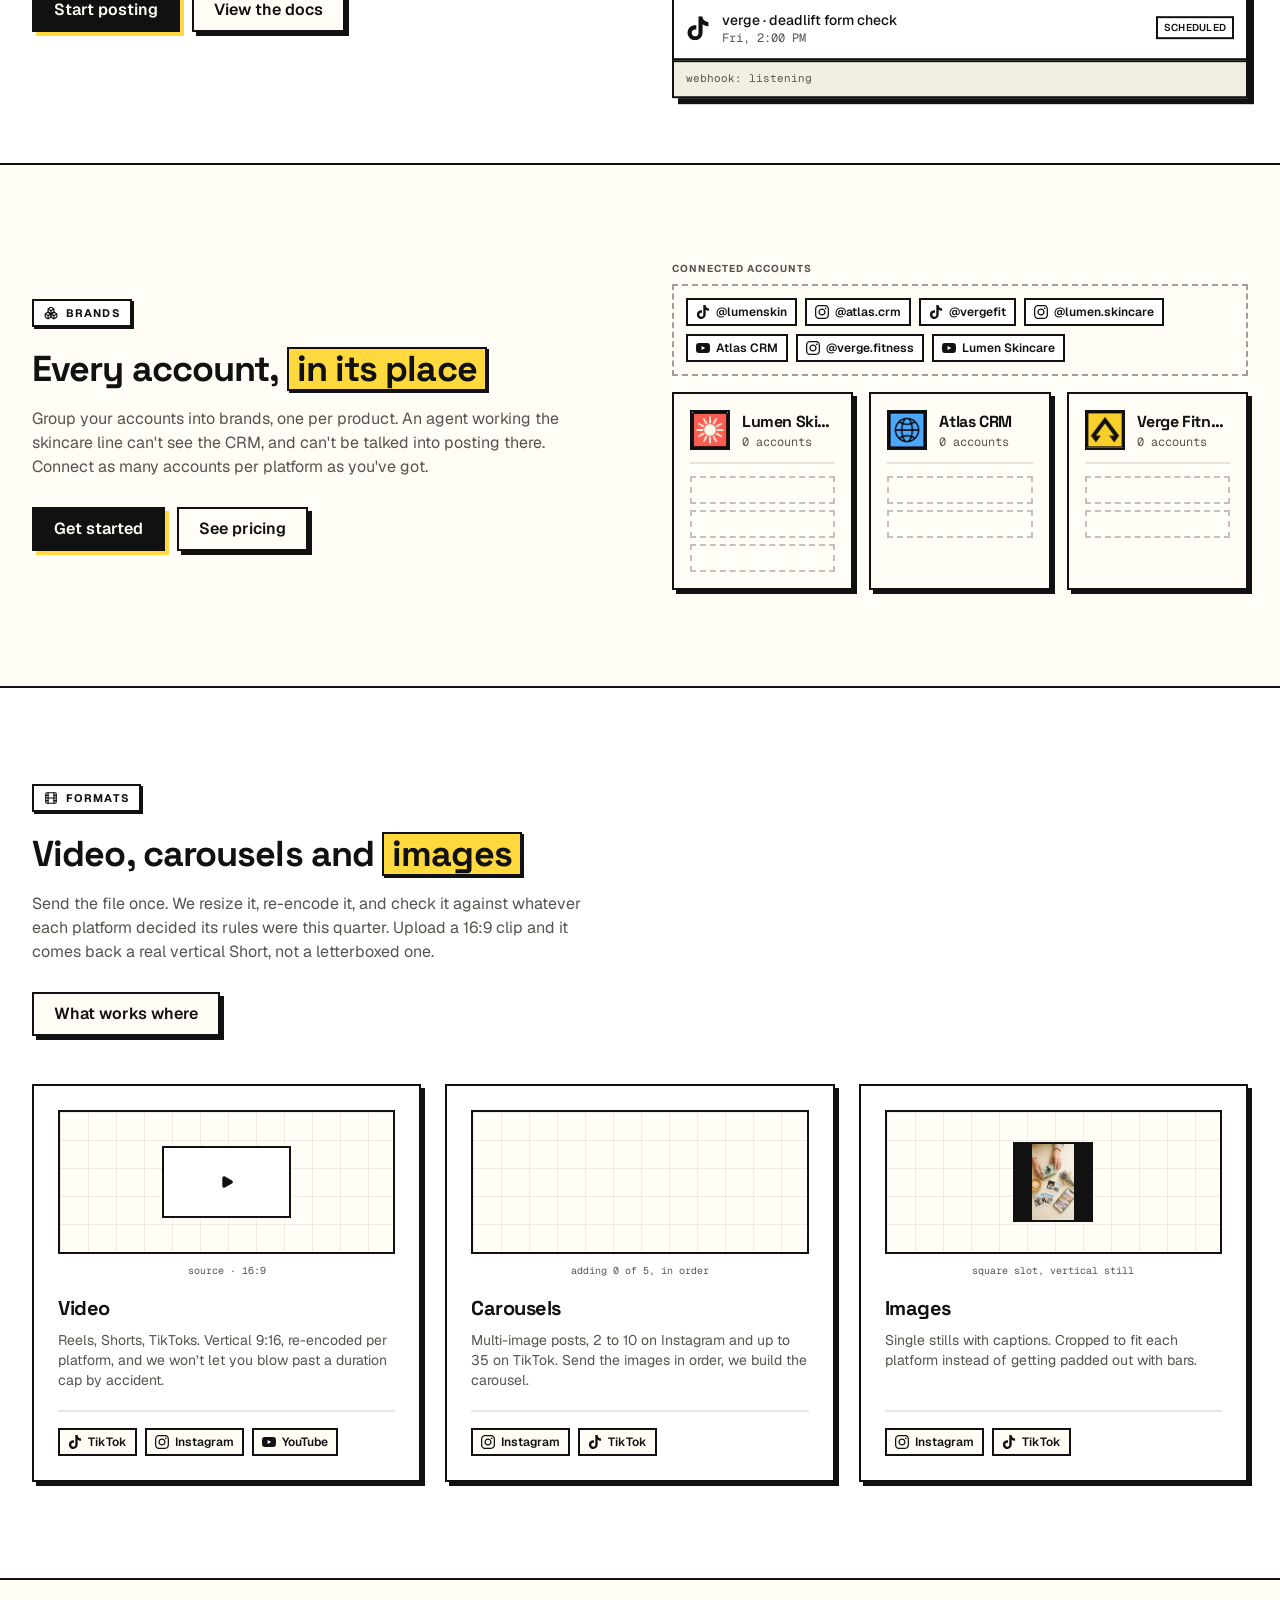
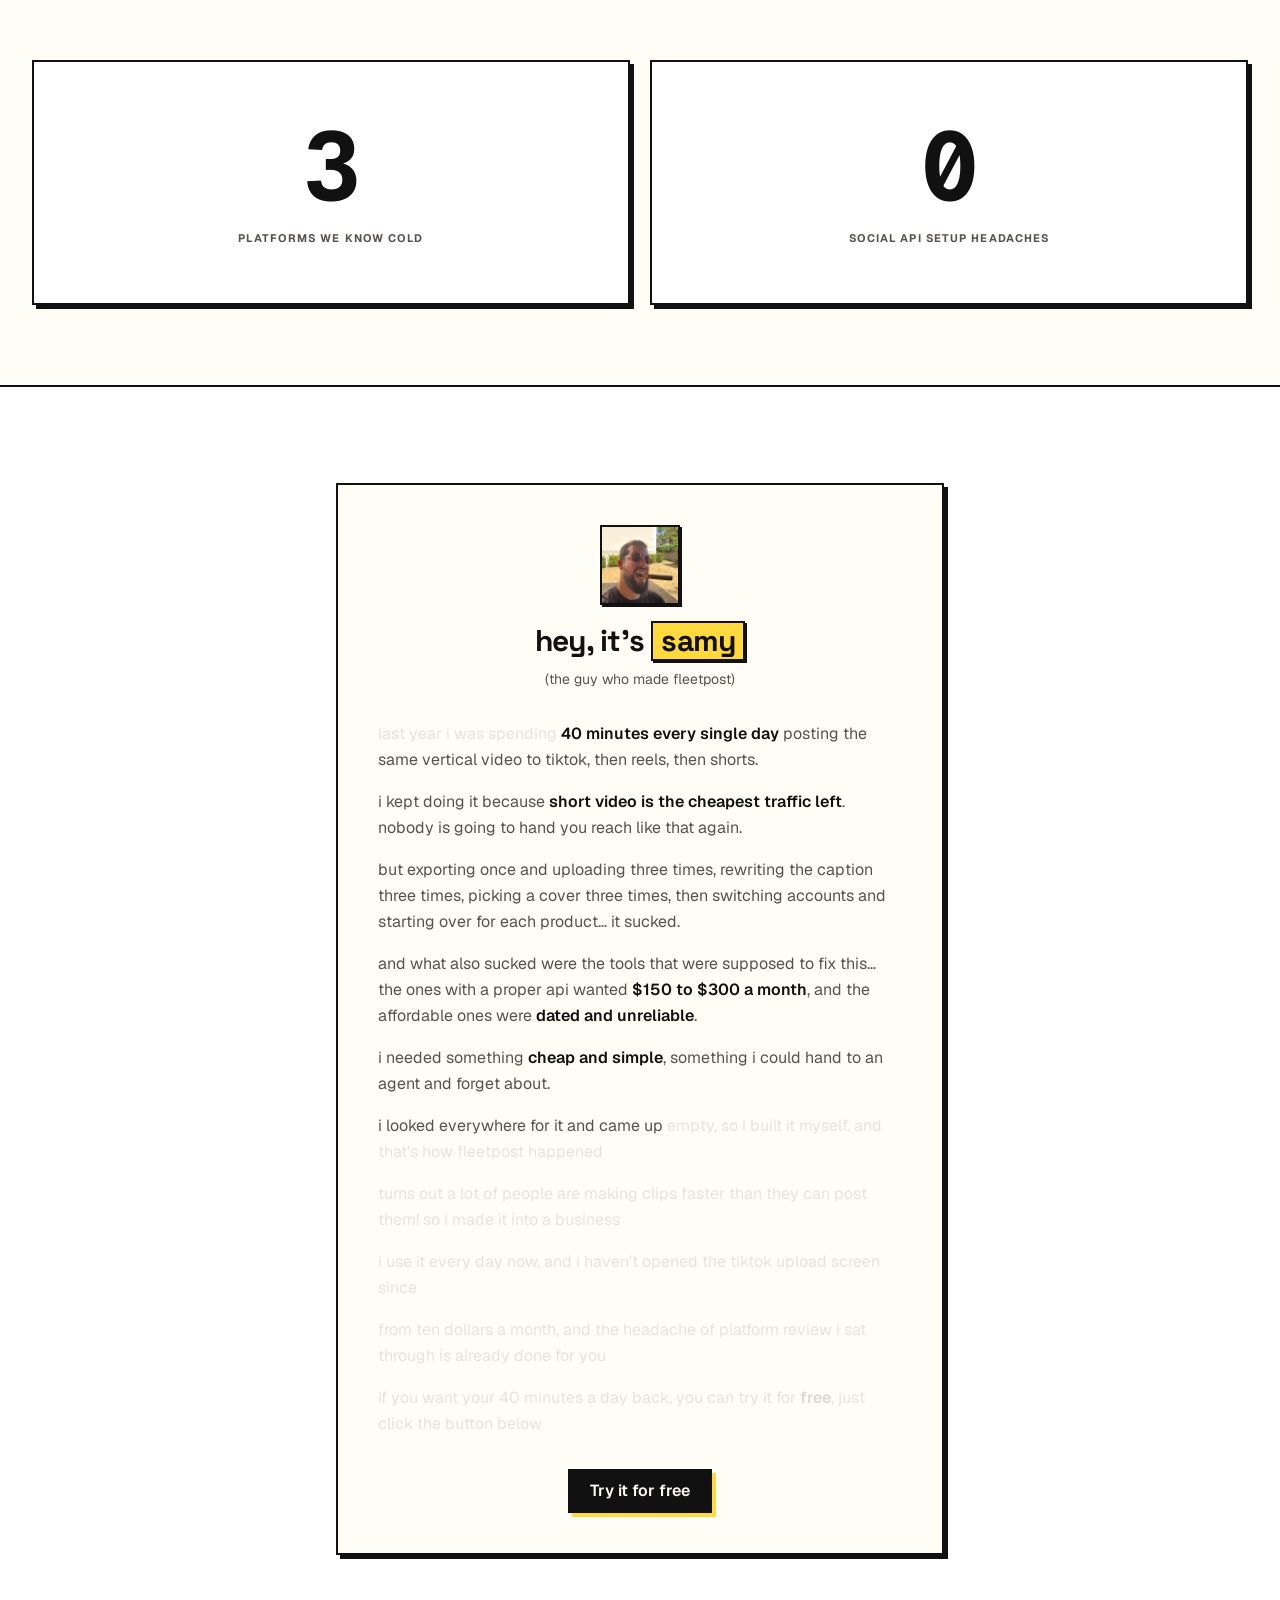
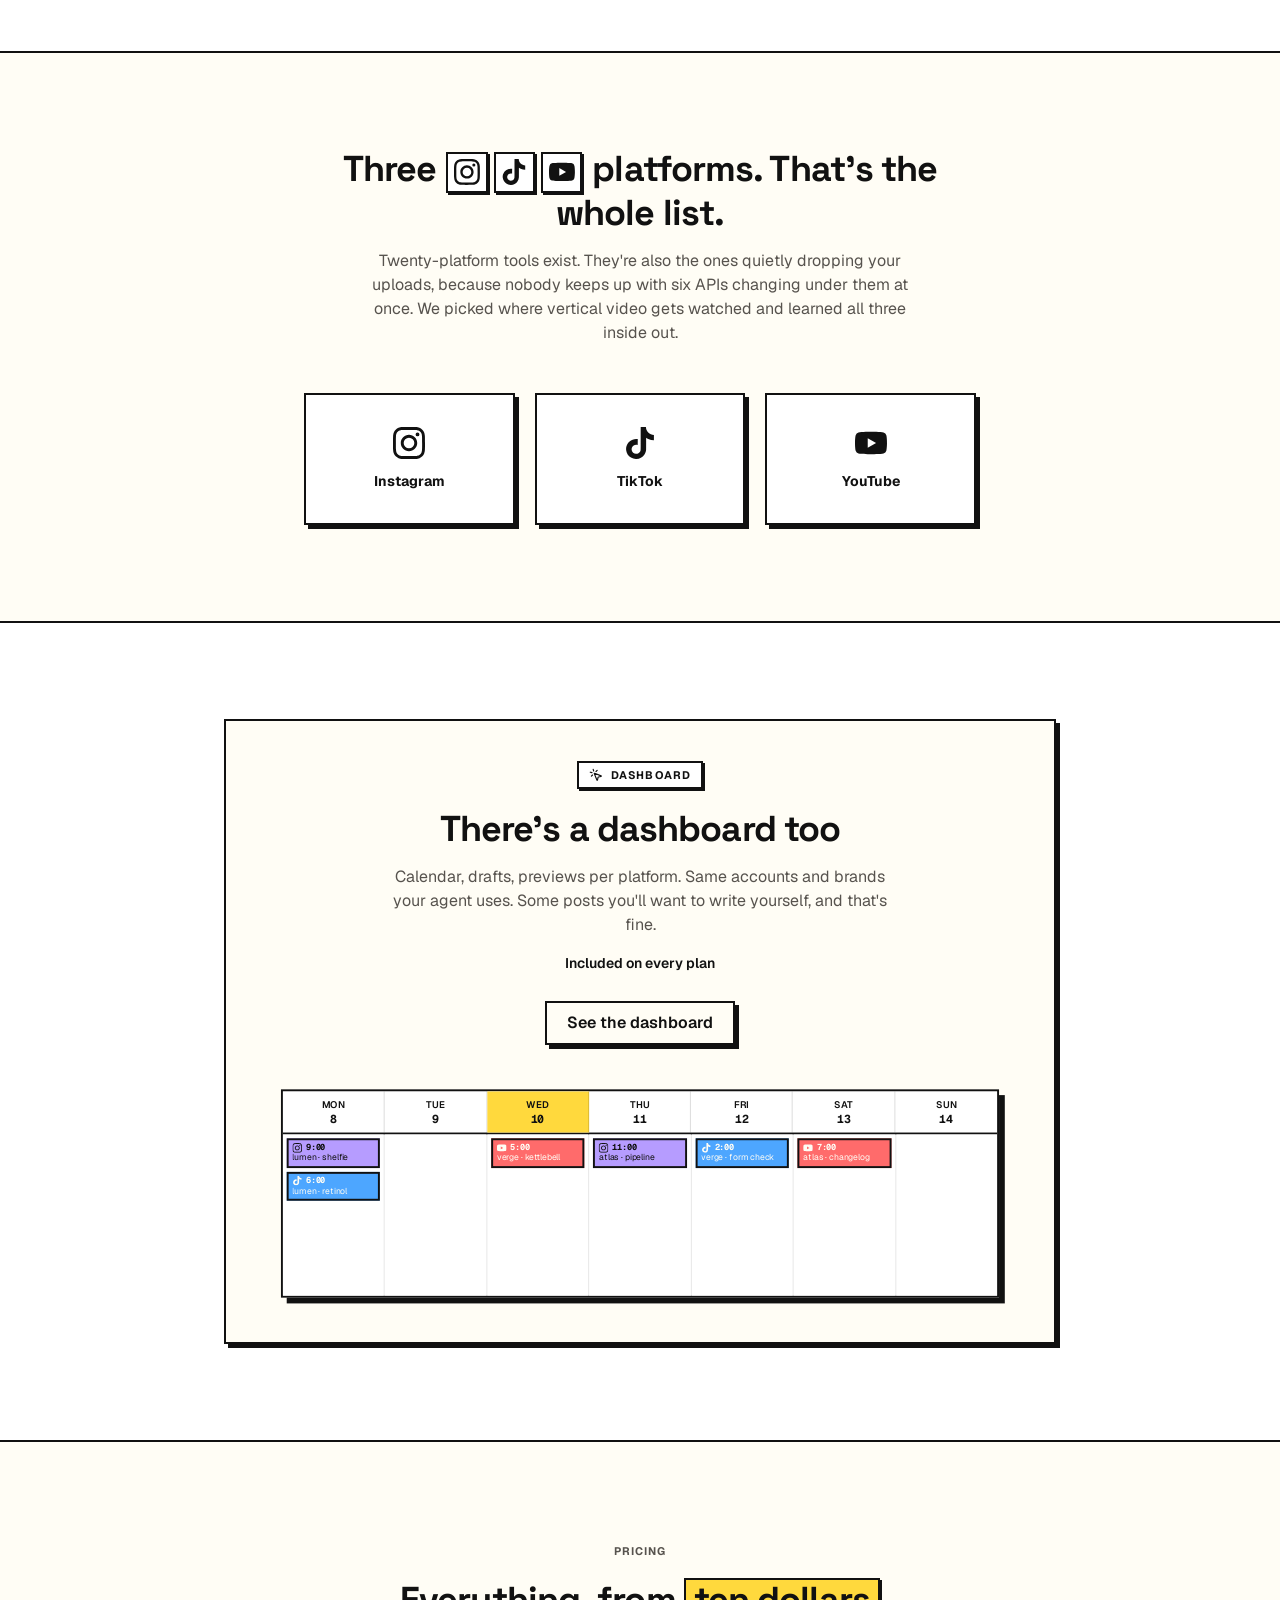
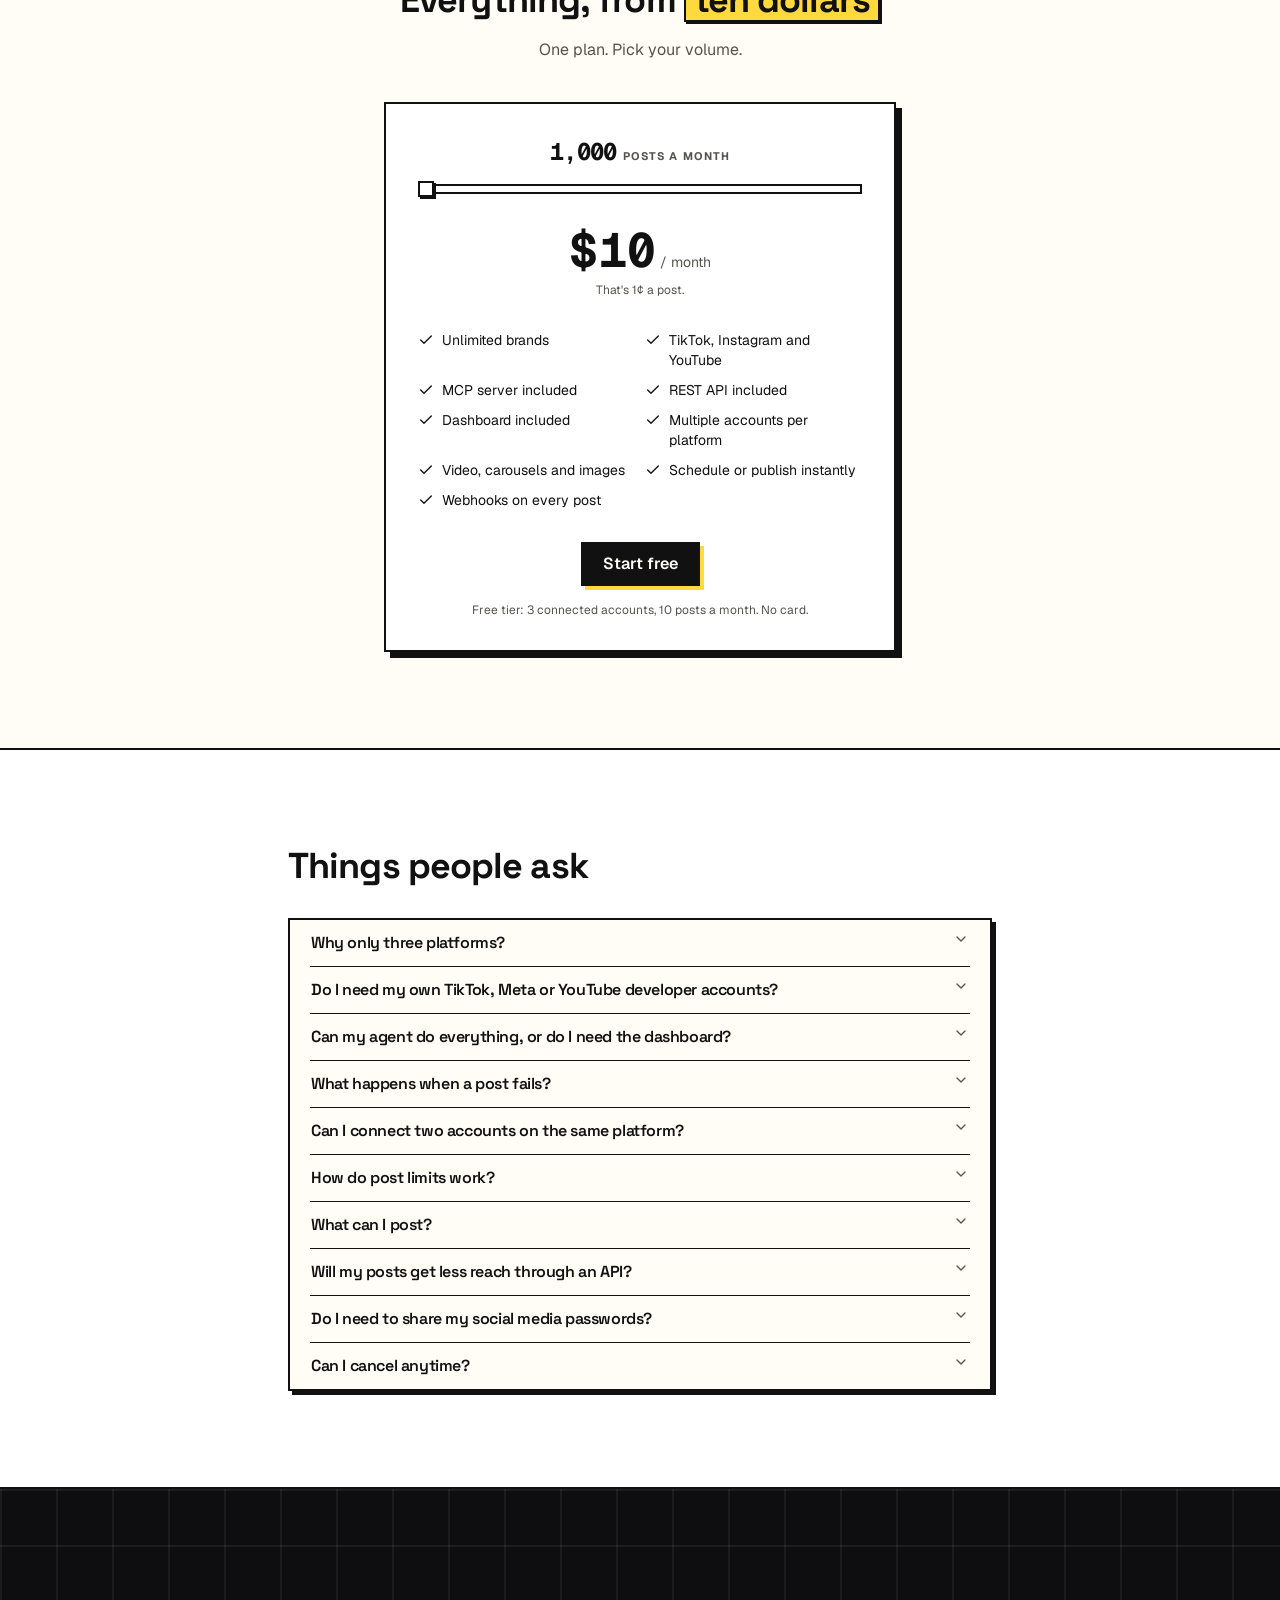
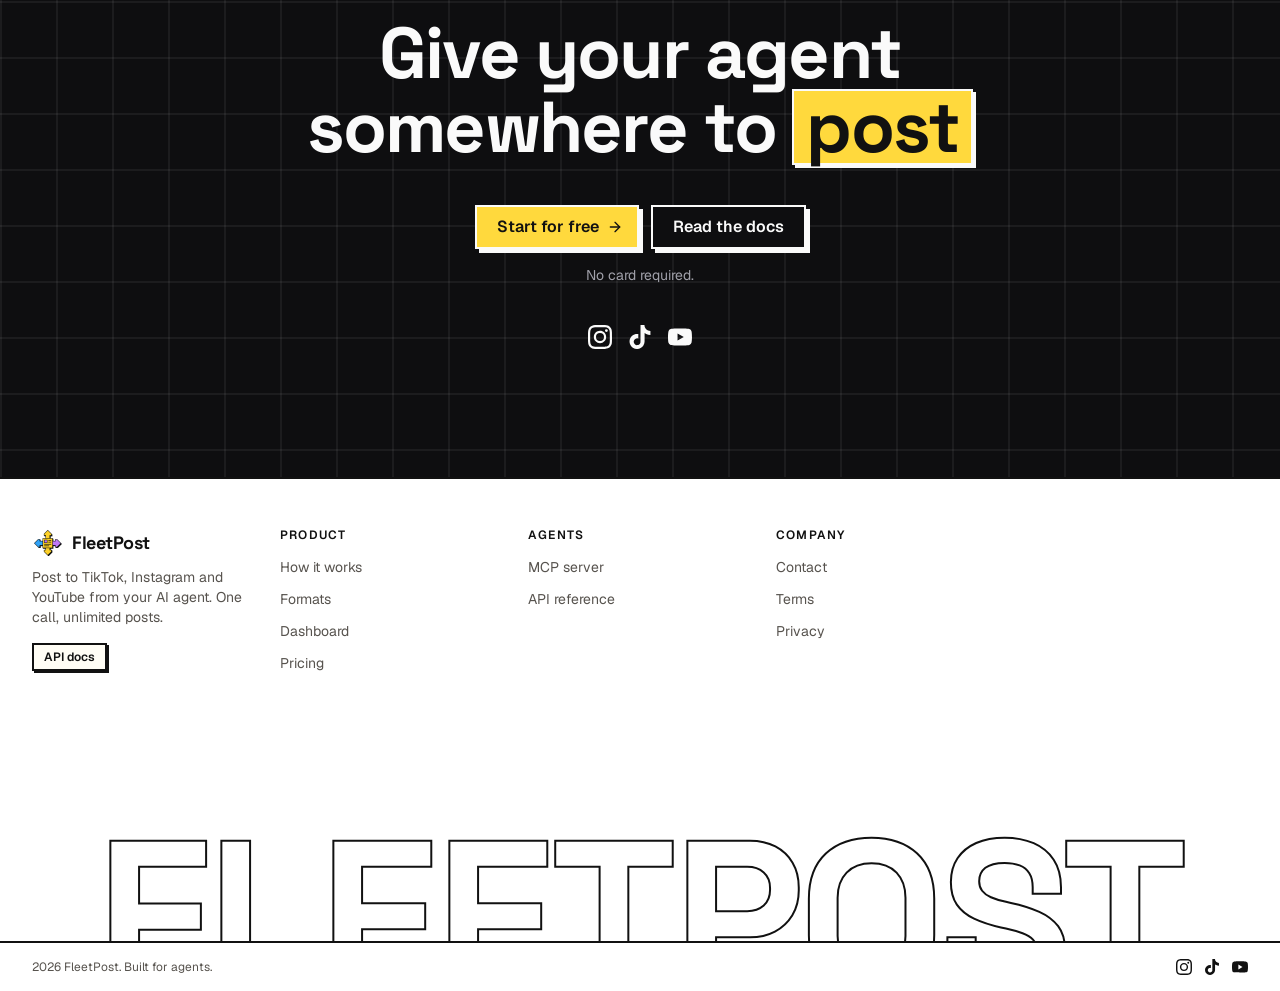
==== commit 3031f9de: "deploy: Fenrir-Studio-Tech/fleetpost-monorepo@86198245d2dfef2b4c200e9fab72f24594e030b6" ====
--- a/index.html
+++ b/index.html
@@ -26,9 +26,9 @@
     <!-- TODO: replace with a real 1200x630 social card. -->
     <meta property="og:image" content="https://fleetpost.app/og.png" />
     <meta name="twitter:card" content="summary_large_image" />
-    <script type="module" crossorigin src="/assets/main-eEnGjvuv.js"></script>
-    <link rel="modulepreload" crossorigin href="/assets/site-nav-BSR_hKSz.js">
-    <link rel="stylesheet" crossorigin href="/assets/site-nav-KuexYyDN.css">
+    <script type="module" crossorigin src="/assets/main-pr0MNiVW.js"></script>
+    <link rel="modulepreload" crossorigin href="/assets/site-nav-xrDNlzE-.js">
+    <link rel="stylesheet" crossorigin href="/assets/site-nav-BZJP7CCD.css">
   </head>
   <body>
     <div id="root"></div>
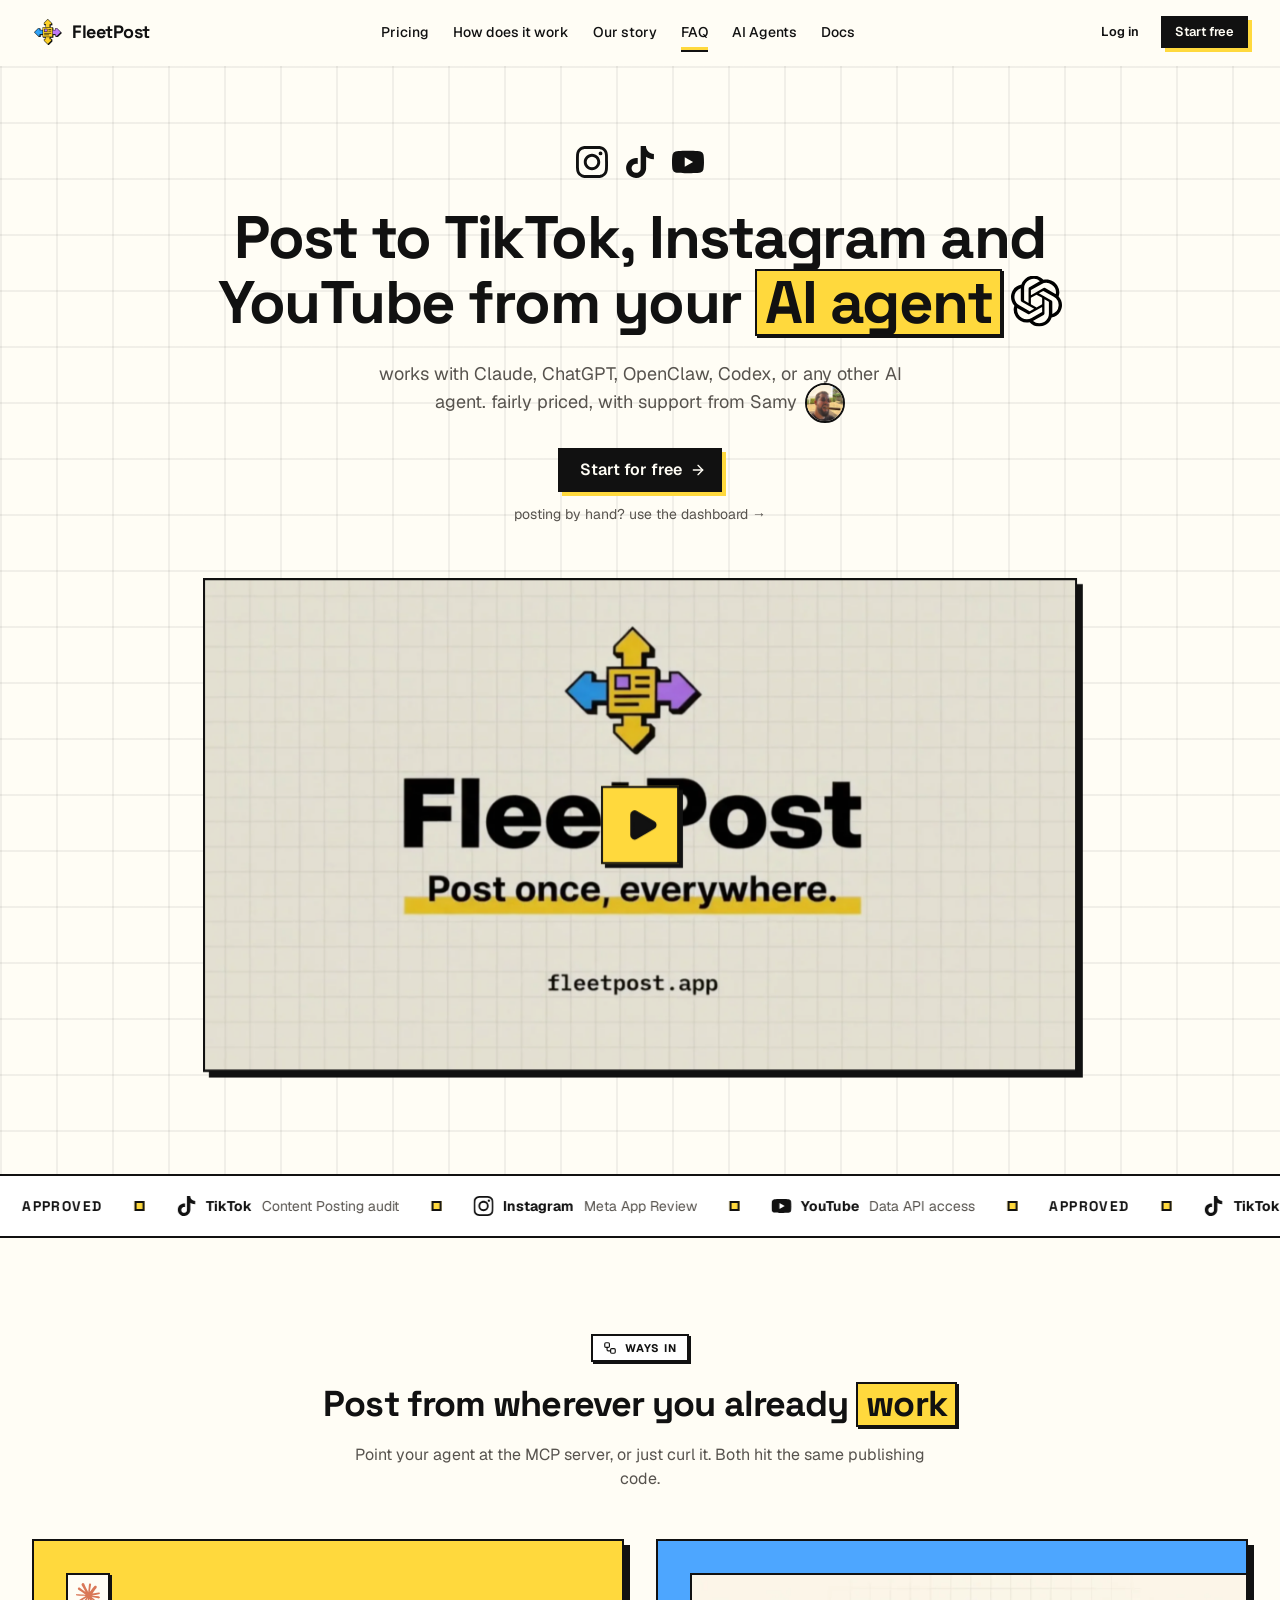
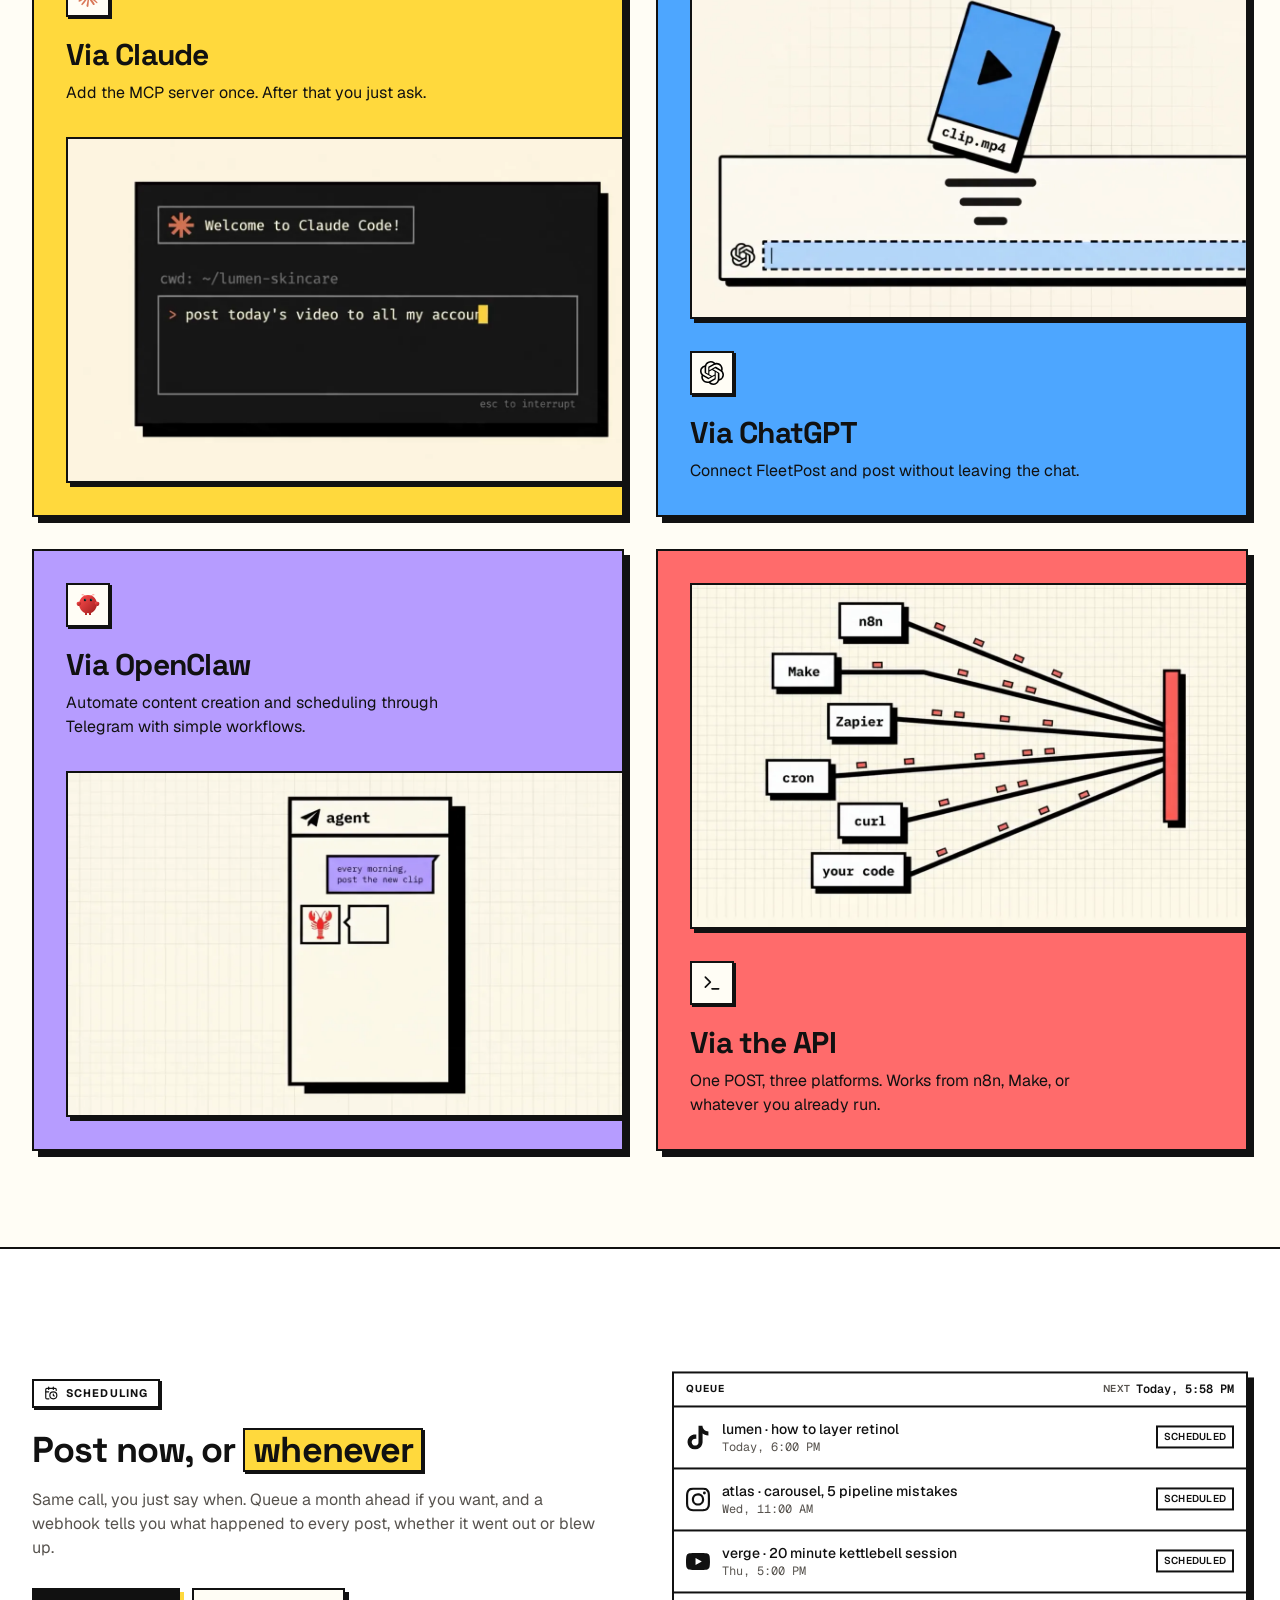
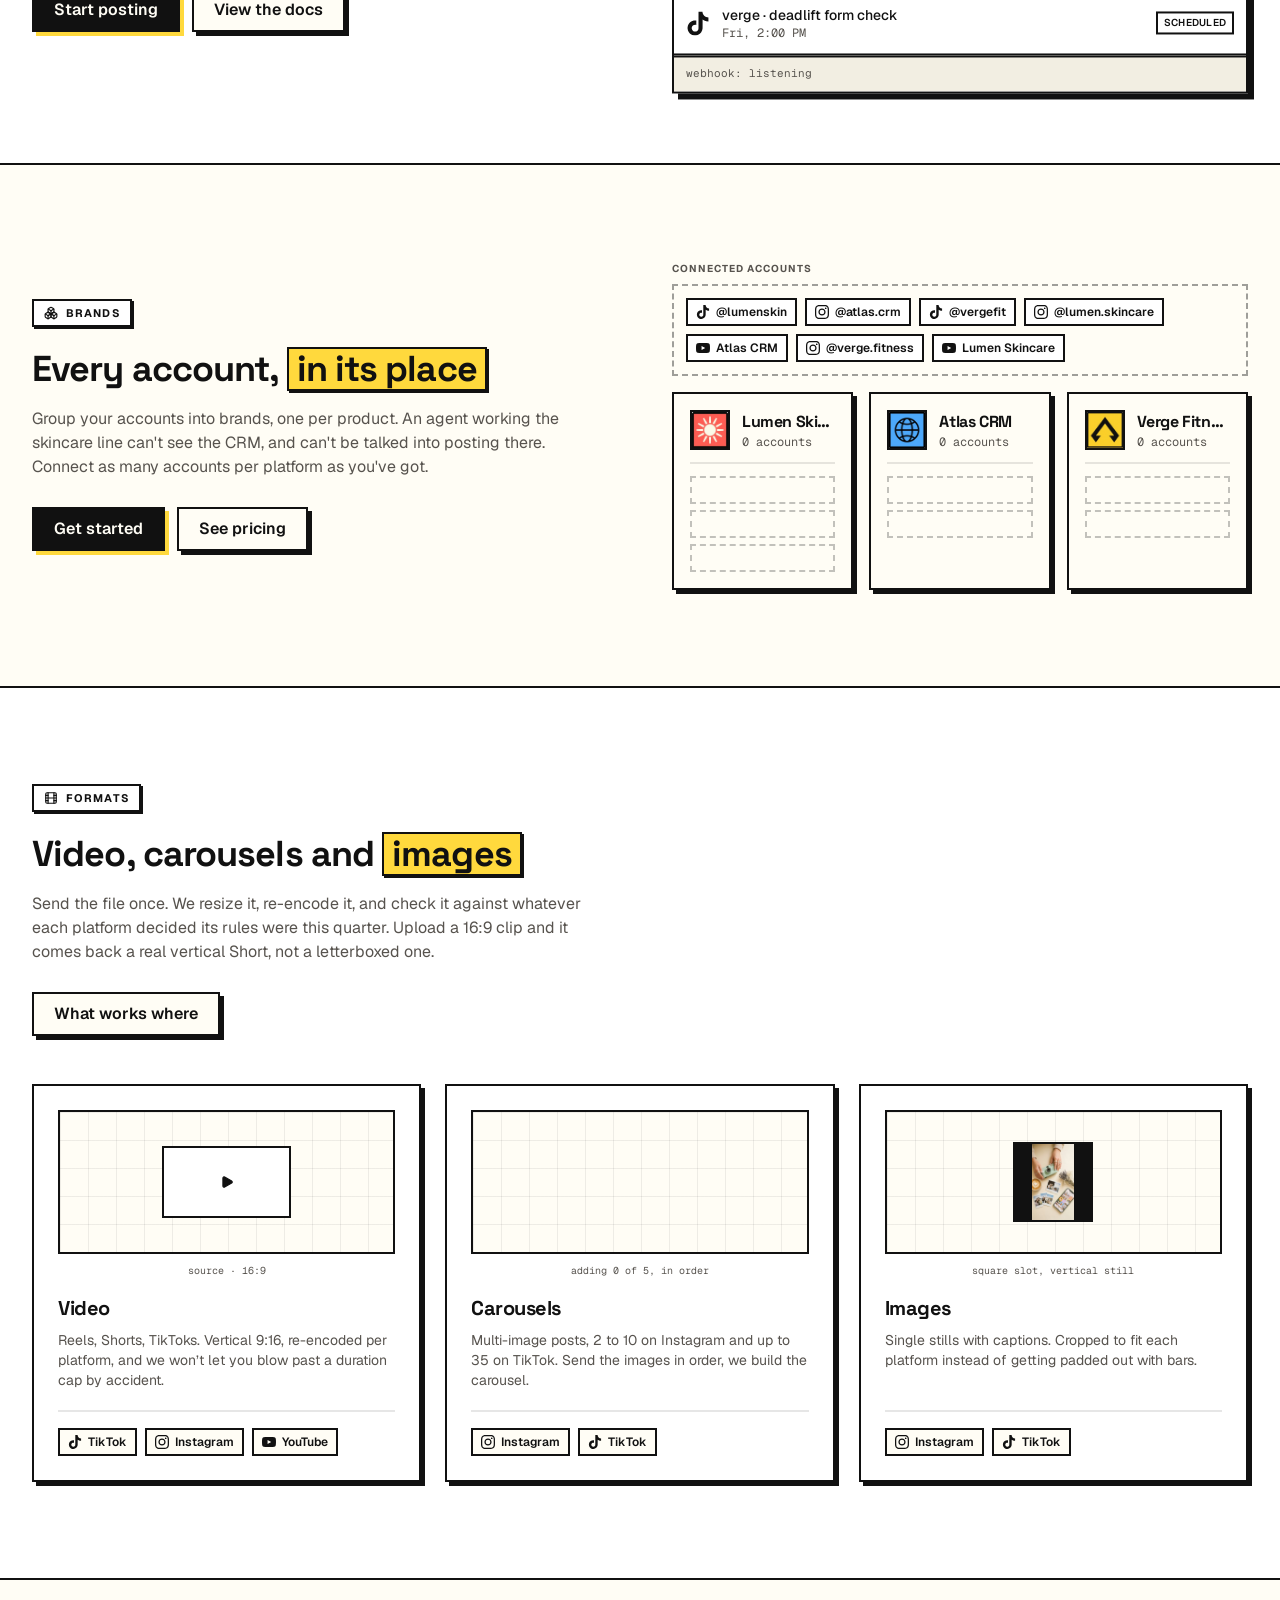
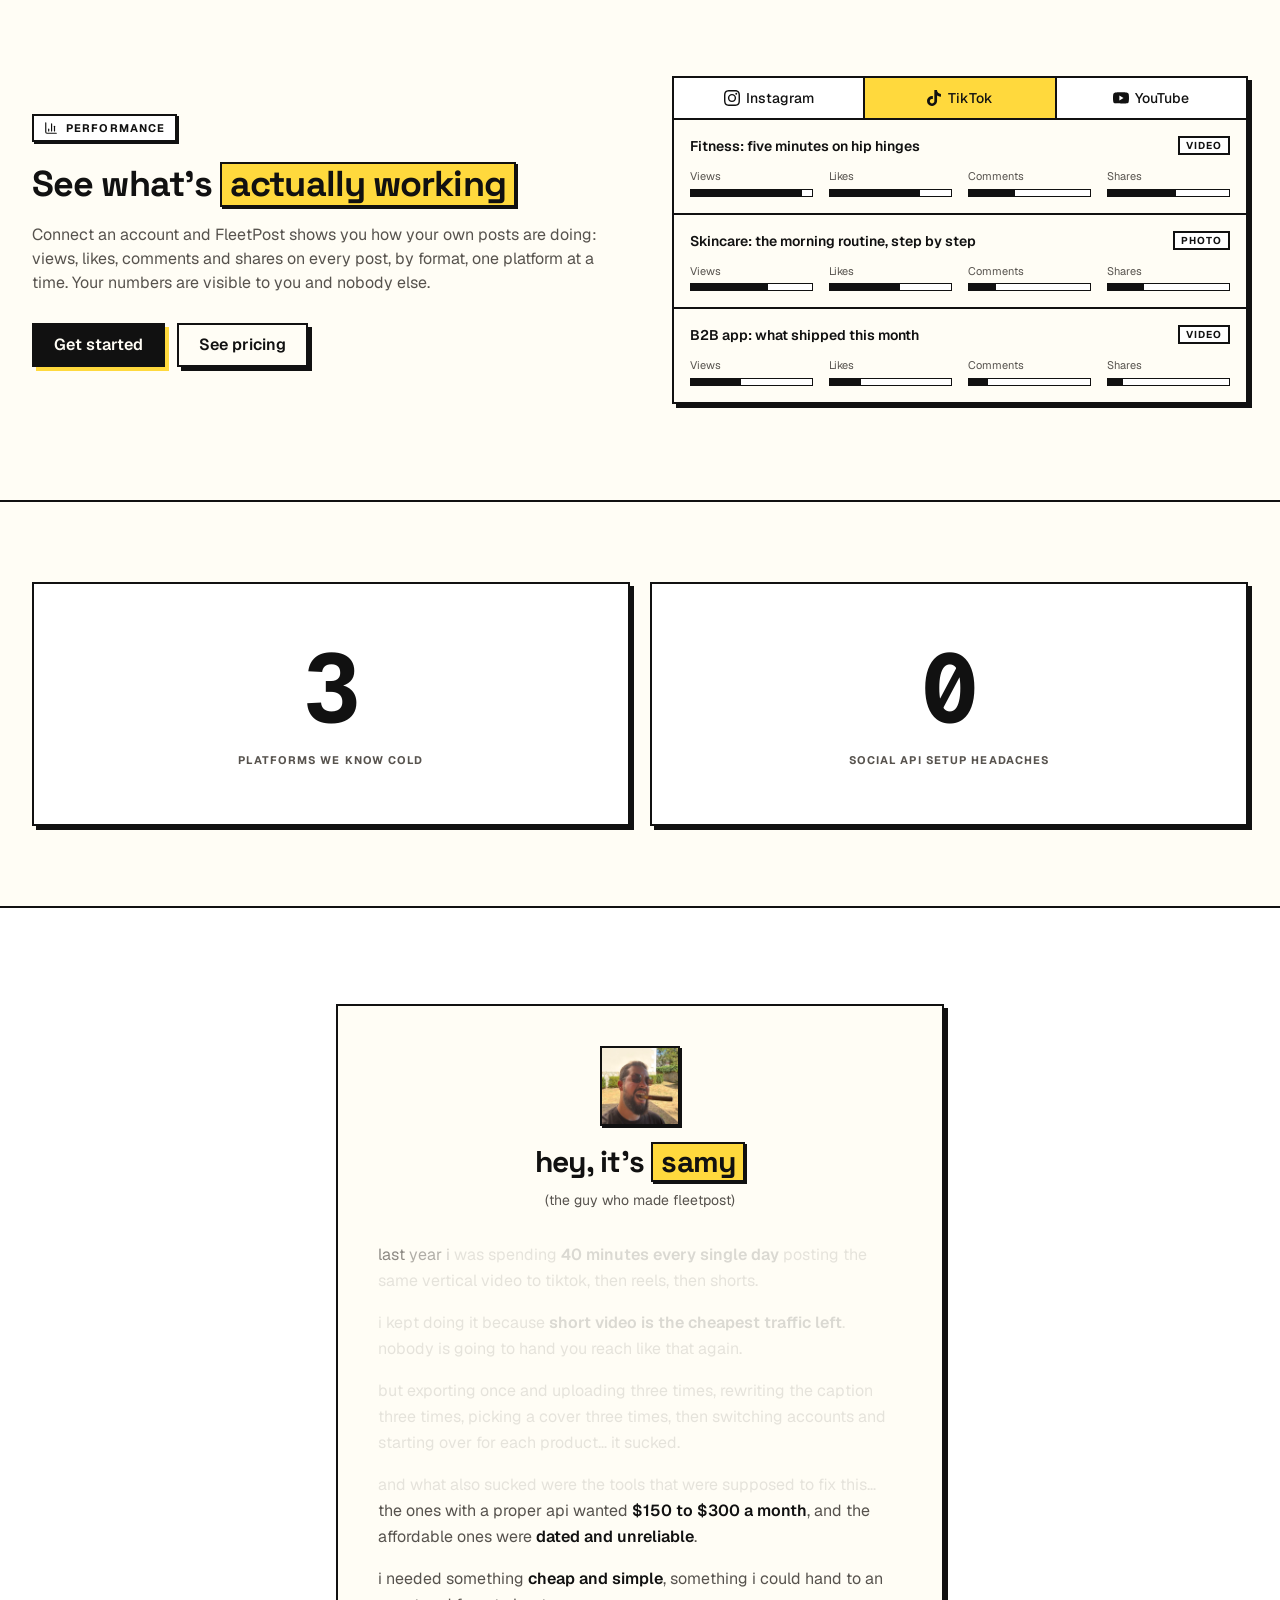
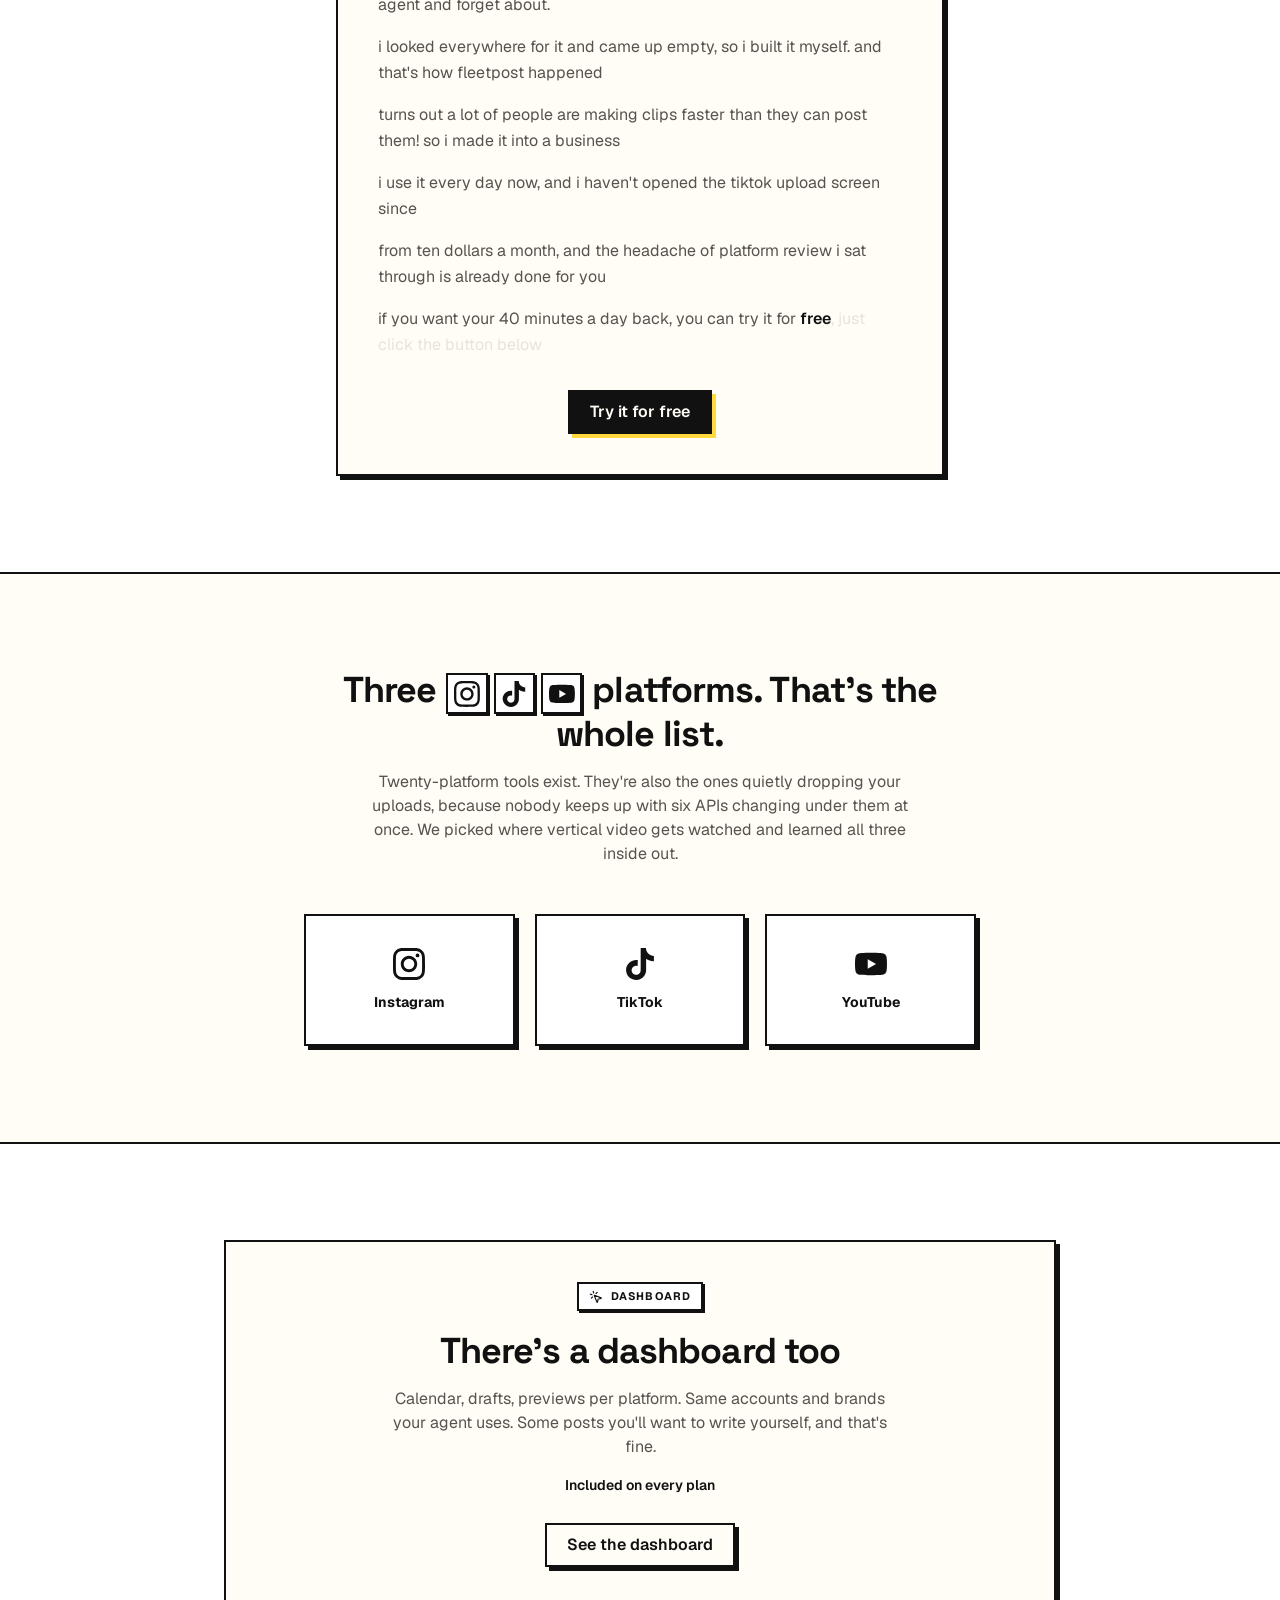
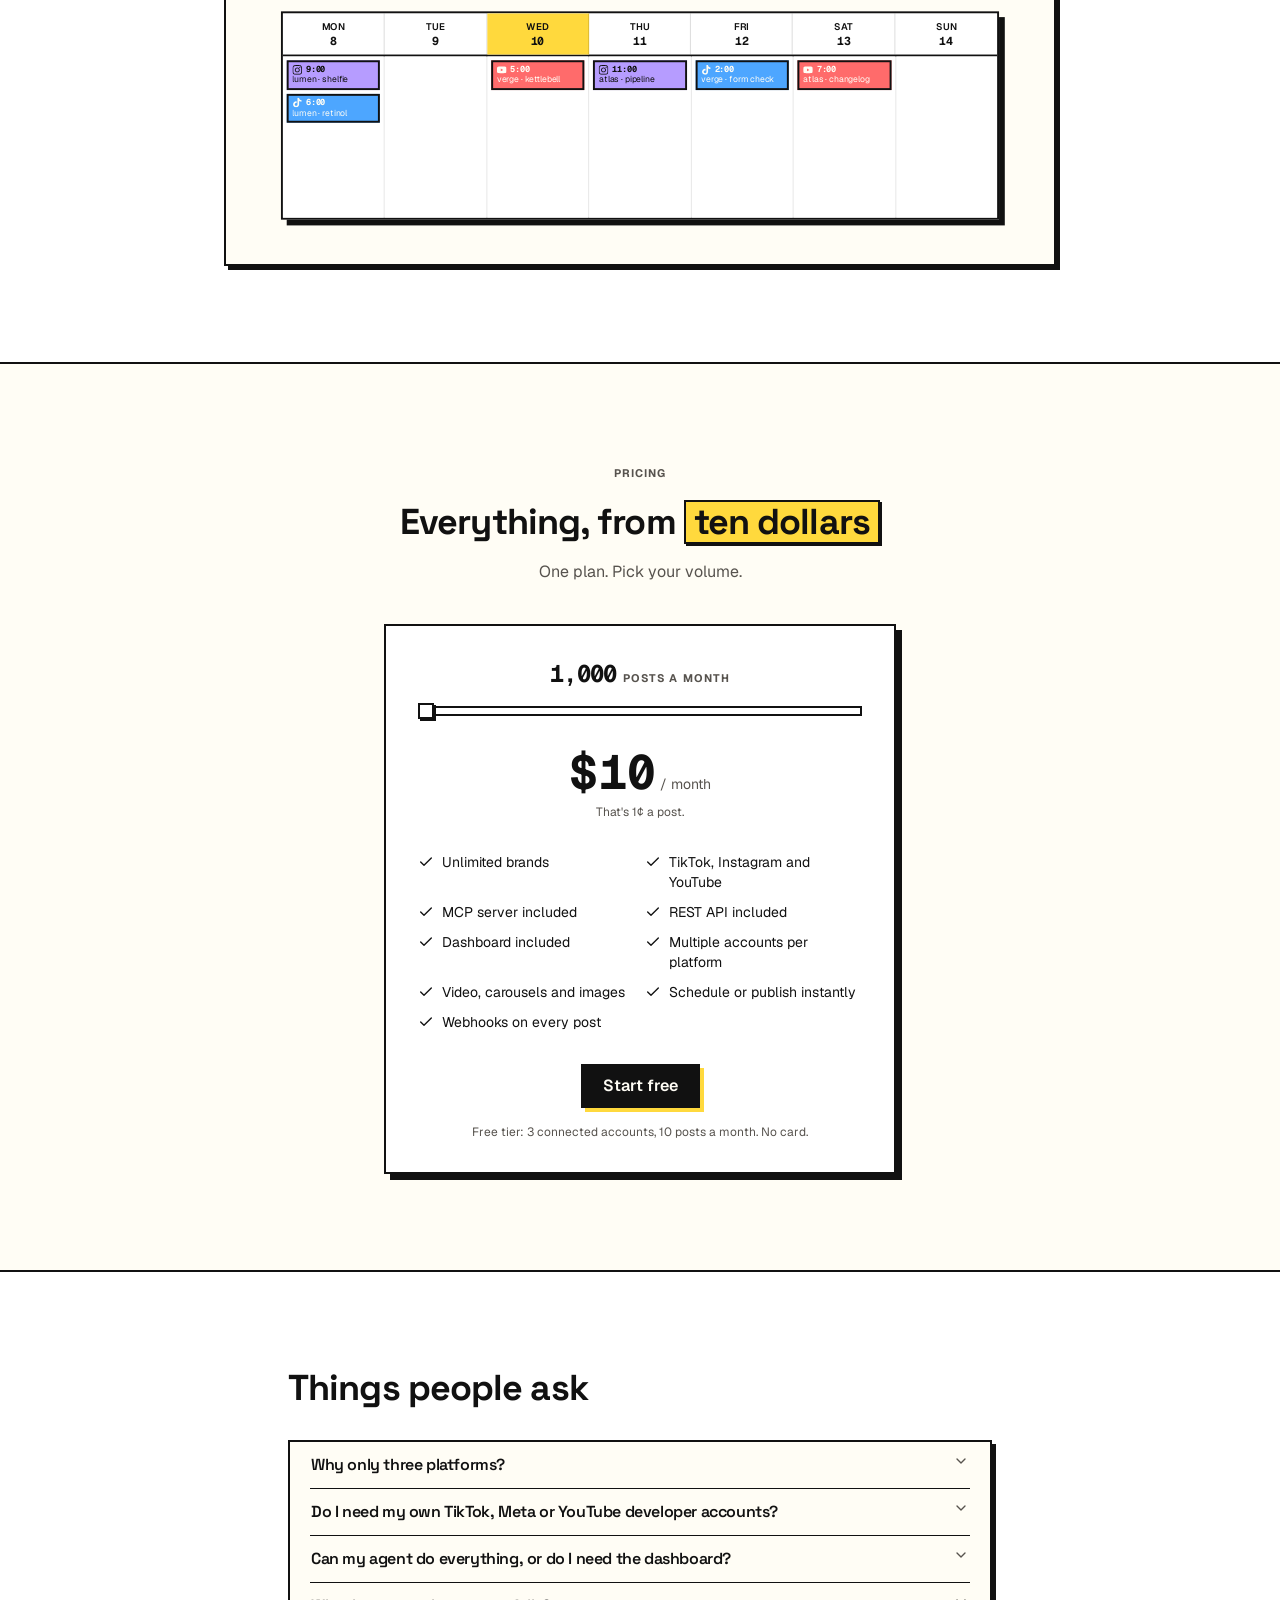
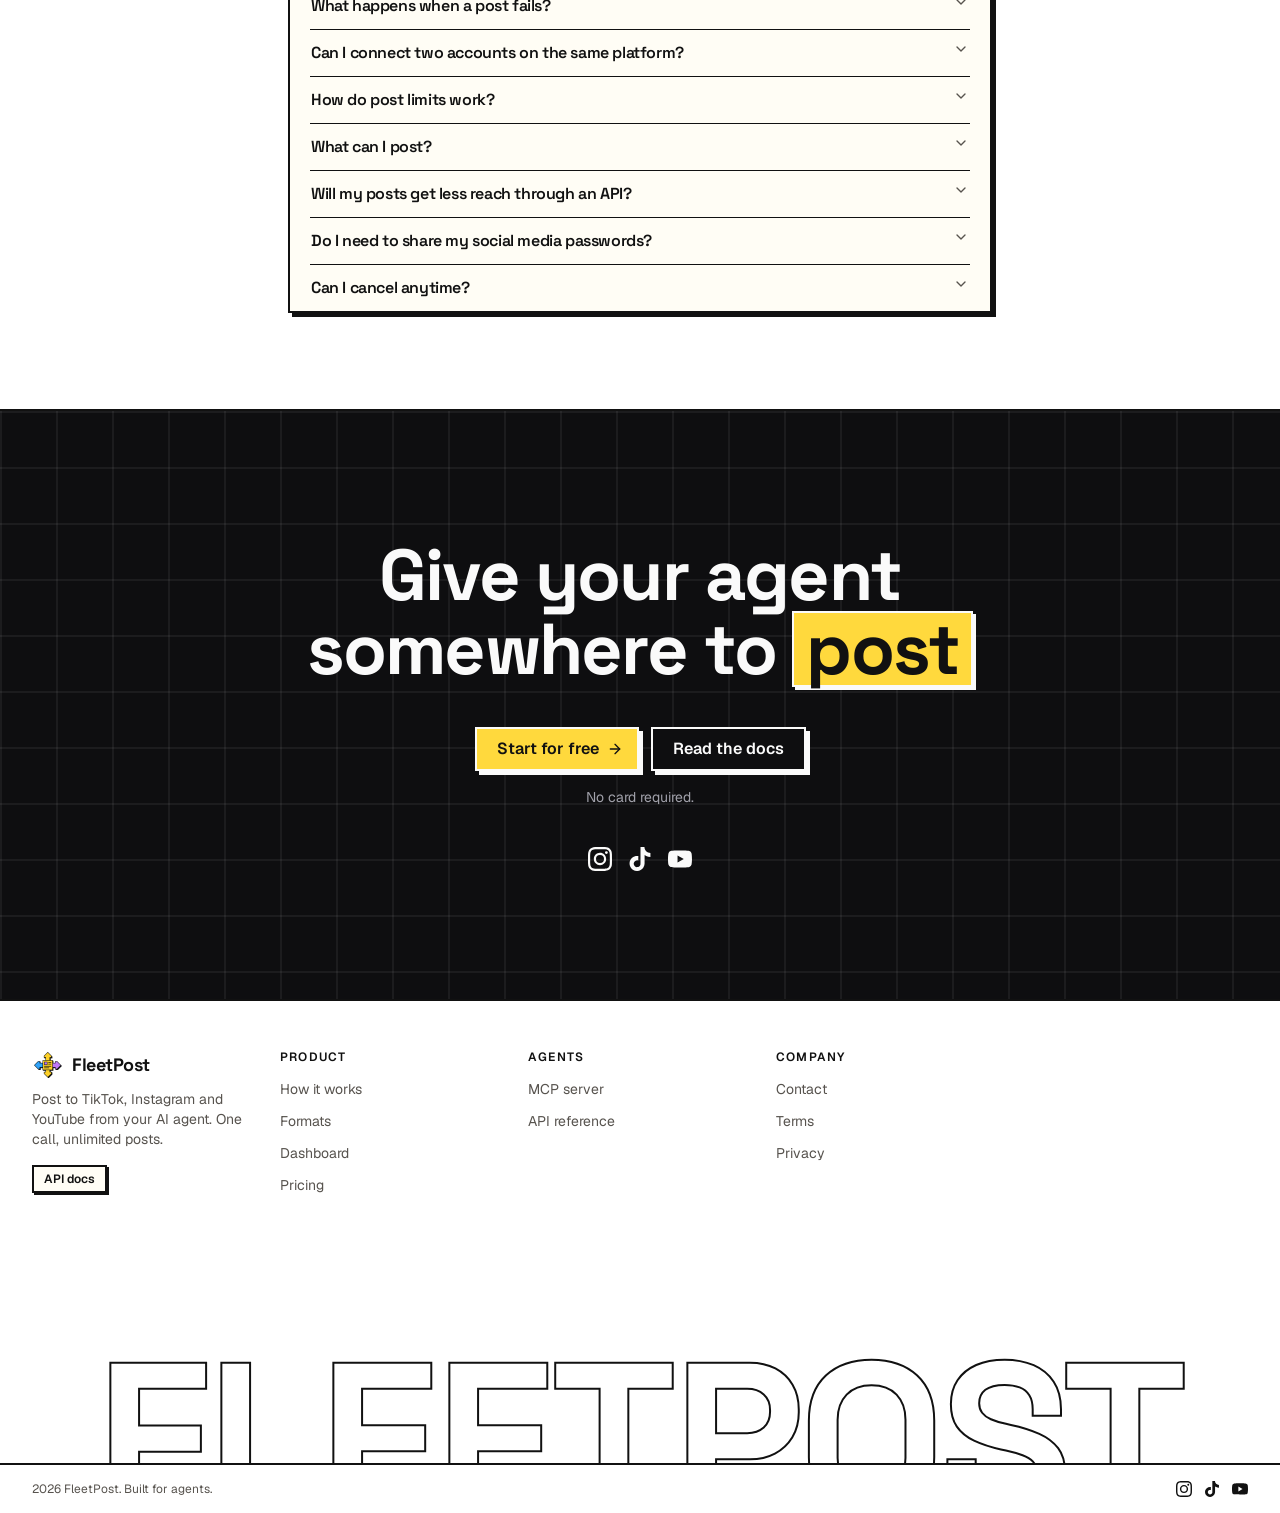
==== commit 728e28af: "deploy: Fenrir-Studio-Tech/fleetpost-monorepo@cea7d89e89a3735e154a99c9d52c0542793dd6e3" ====
--- a/index.html
+++ b/index.html
@@ -26,9 +26,9 @@
     <!-- TODO: replace with a real 1200x630 social card. -->
     <meta property="og:image" content="https://fleetpost.app/og.png" />
     <meta name="twitter:card" content="summary_large_image" />
-    <script type="module" crossorigin src="/assets/main-pr0MNiVW.js"></script>
-    <link rel="modulepreload" crossorigin href="/assets/site-nav-xrDNlzE-.js">
-    <link rel="stylesheet" crossorigin href="/assets/site-nav-BZJP7CCD.css">
+    <script type="module" crossorigin src="/assets/main-DffE5-ng.js"></script>
+    <link rel="modulepreload" crossorigin href="/assets/site-nav-CLlp6H7W.js">
+    <link rel="stylesheet" crossorigin href="/assets/site-nav-ETItGwU8.css">
   </head>
   <body>
     <div id="root"></div>
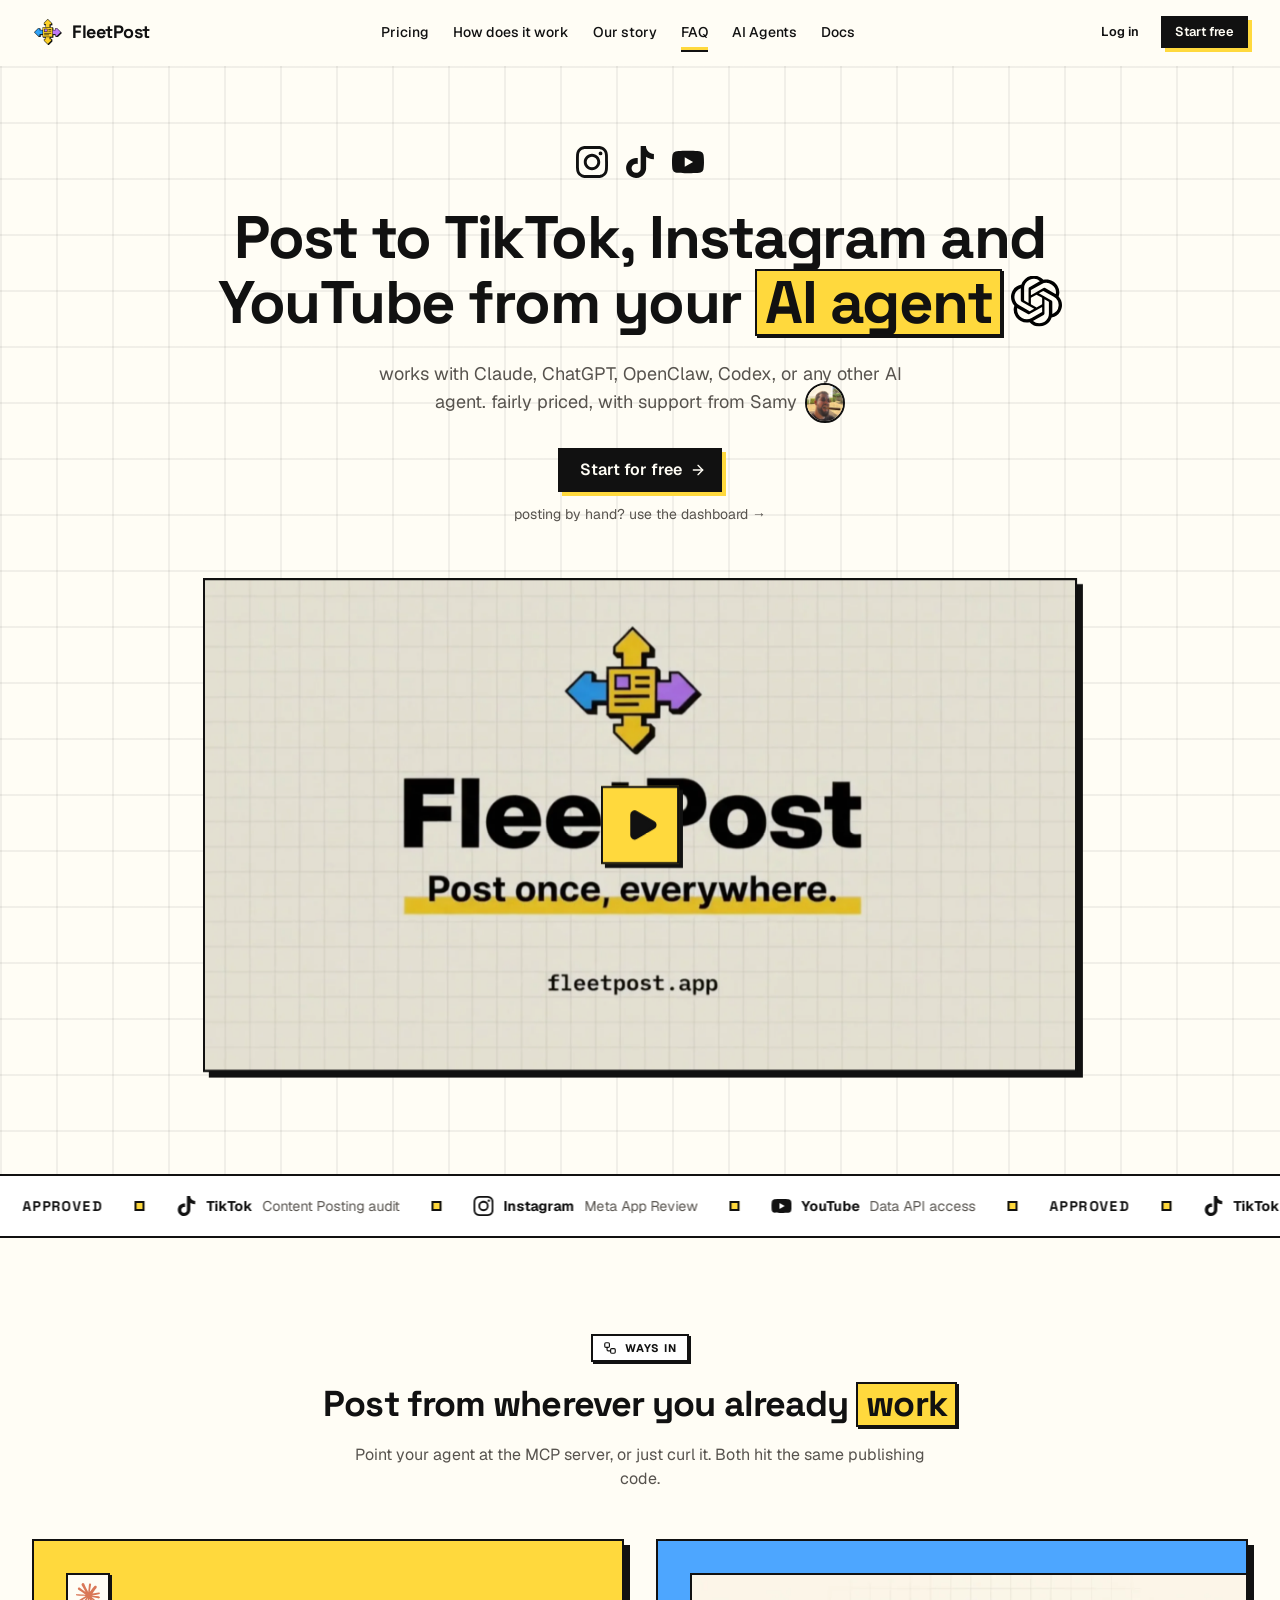
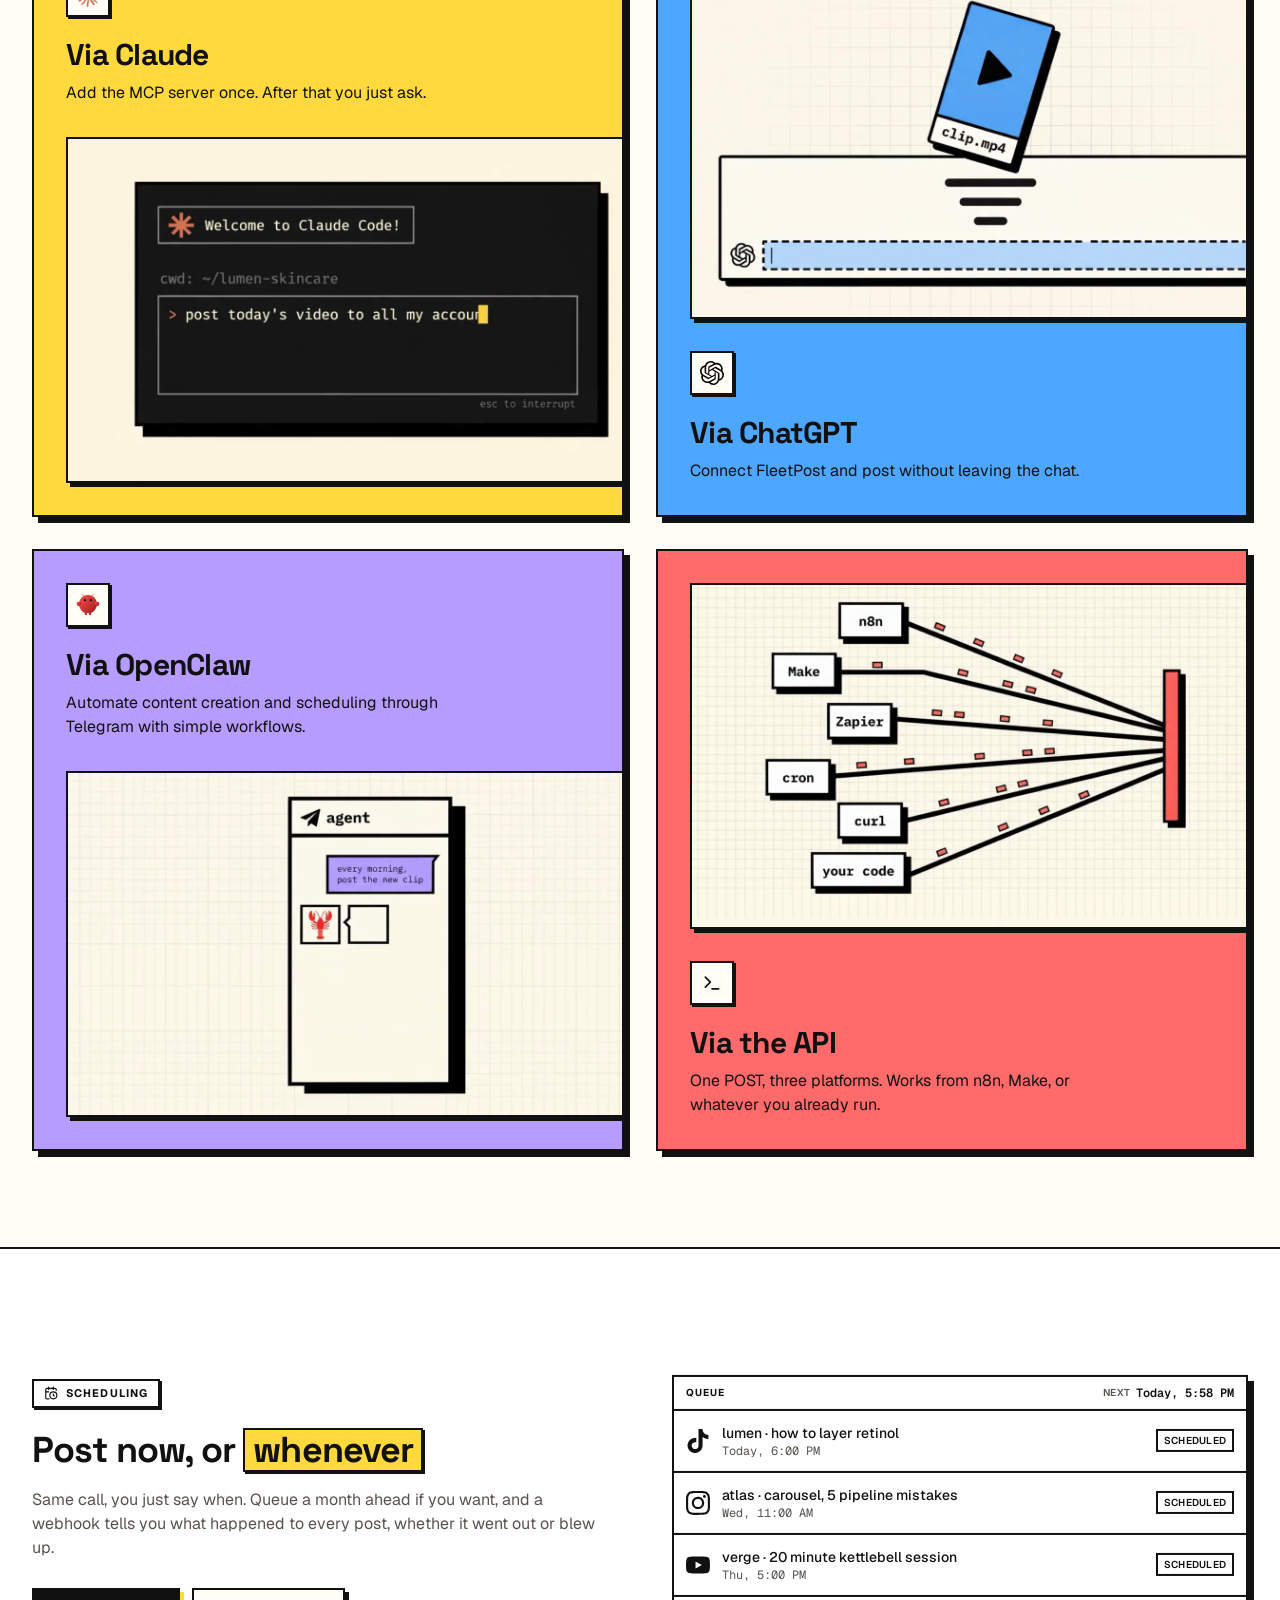
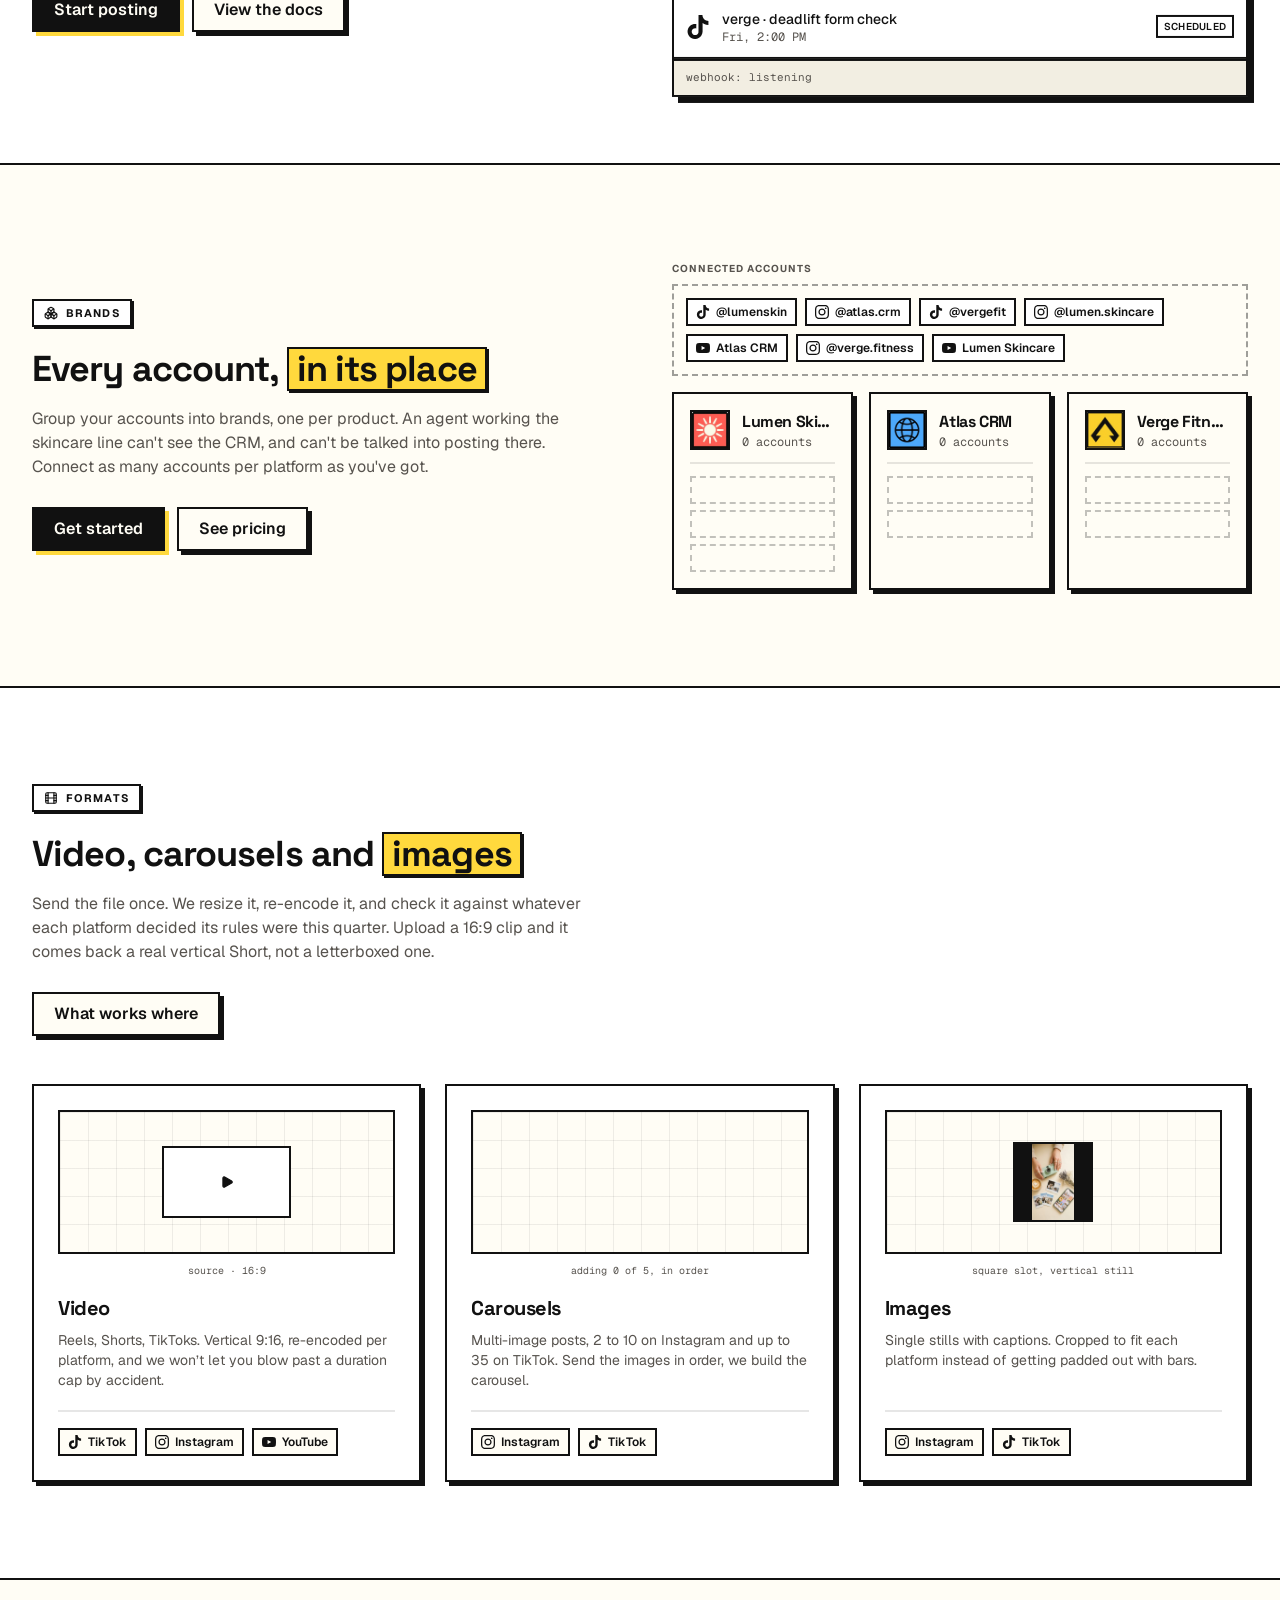
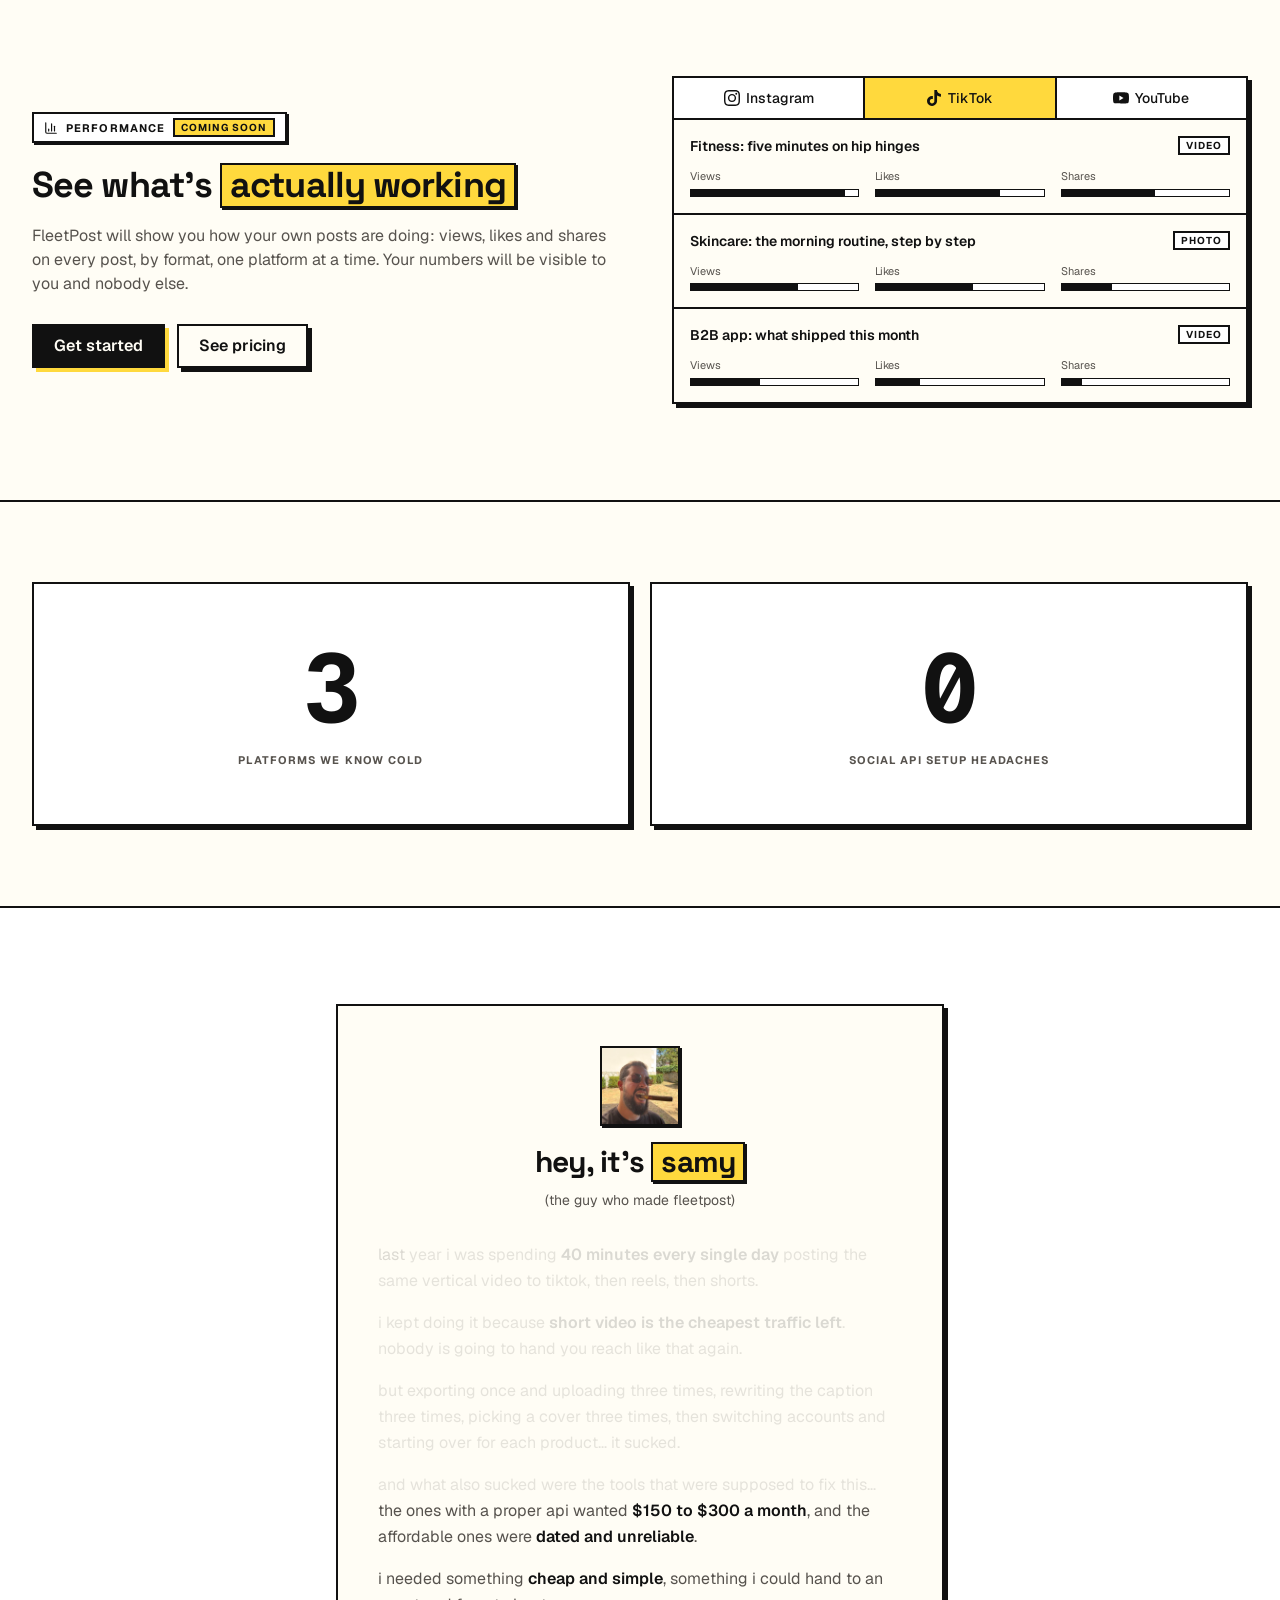
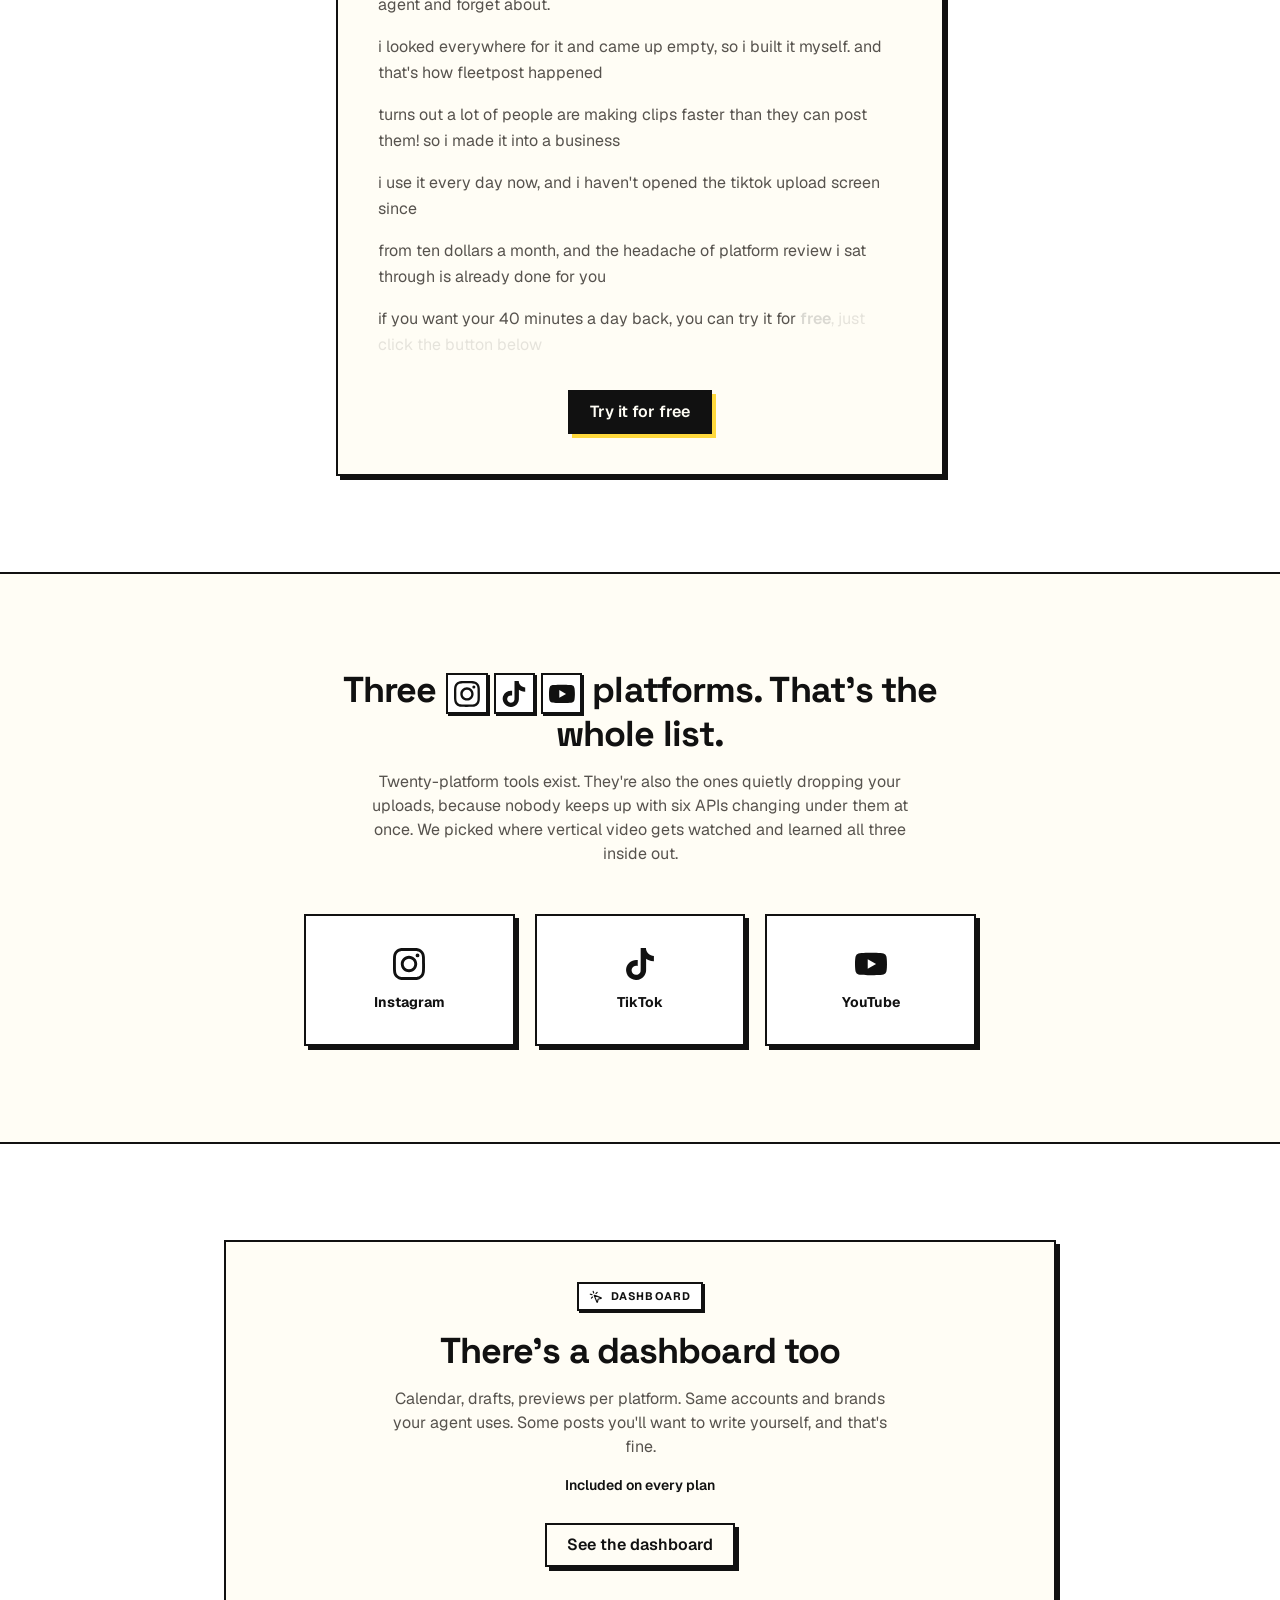
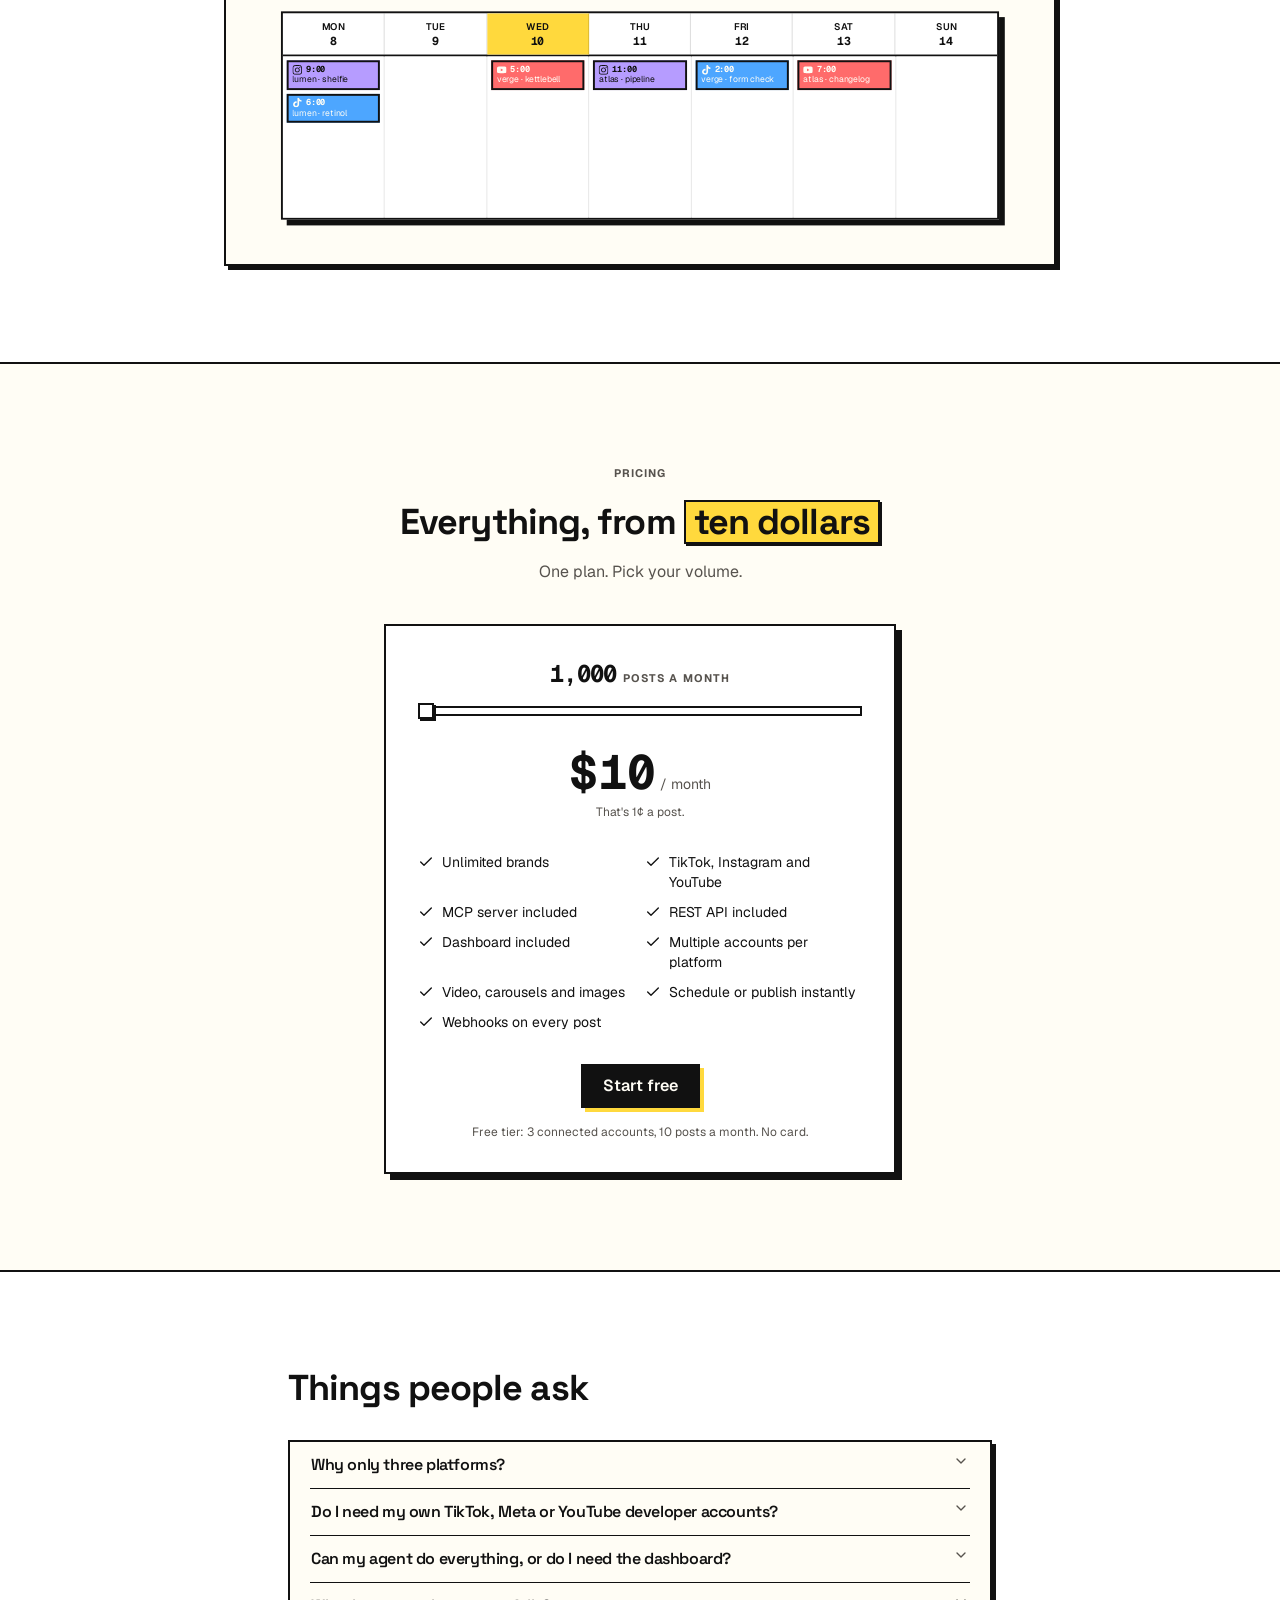
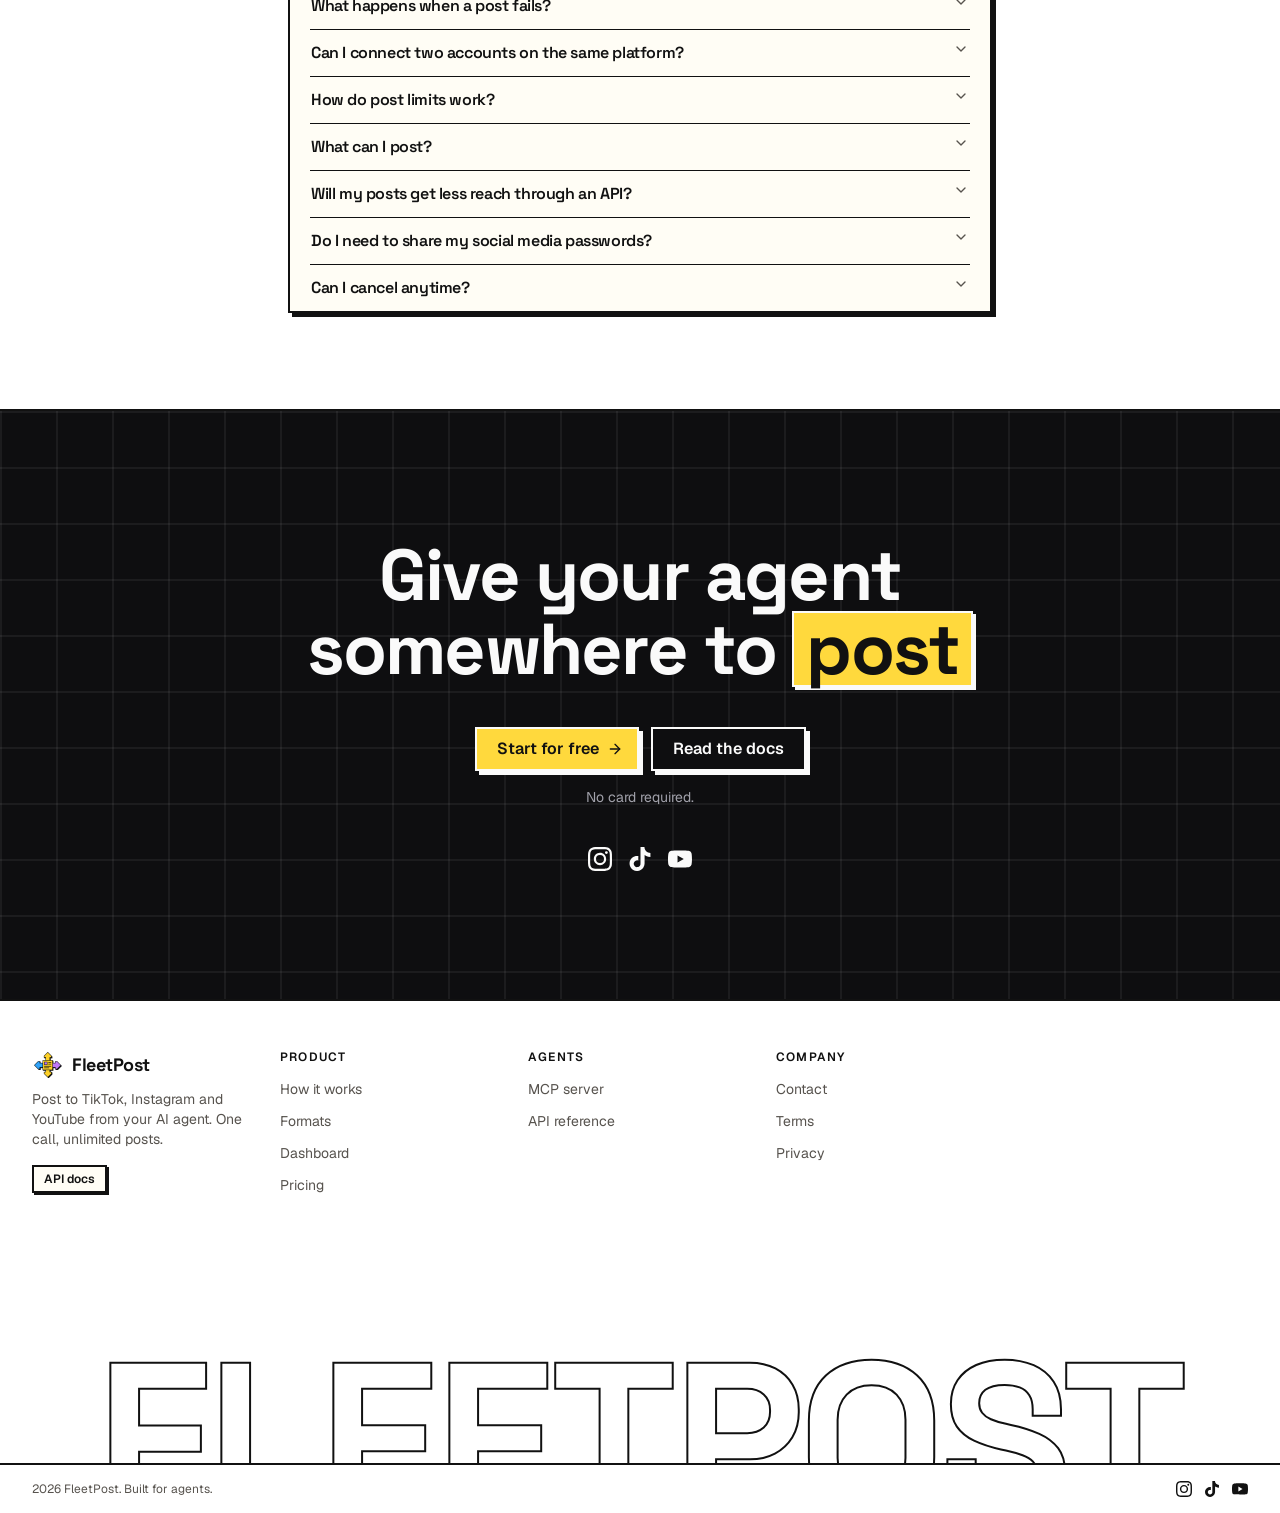
==== commit 043d4f10: "deploy: Fenrir-Studio-Tech/fleetpost-monorepo@0ea91ccc78bcbd461d2c04211be18febb9564c11" ====
--- a/index.html
+++ b/index.html
@@ -26,9 +26,9 @@
     <!-- TODO: replace with a real 1200x630 social card. -->
     <meta property="og:image" content="https://fleetpost.app/og.png" />
     <meta name="twitter:card" content="summary_large_image" />
-    <script type="module" crossorigin src="/assets/main-DffE5-ng.js"></script>
-    <link rel="modulepreload" crossorigin href="/assets/site-nav-CLlp6H7W.js">
-    <link rel="stylesheet" crossorigin href="/assets/site-nav-ETItGwU8.css">
+    <script type="module" crossorigin src="/assets/main-CILyWrcD.js"></script>
+    <link rel="modulepreload" crossorigin href="/assets/site-nav-8jPobh1C.js">
+    <link rel="stylesheet" crossorigin href="/assets/site-nav-BXM1e0HJ.css">
   </head>
   <body>
     <div id="root"></div>
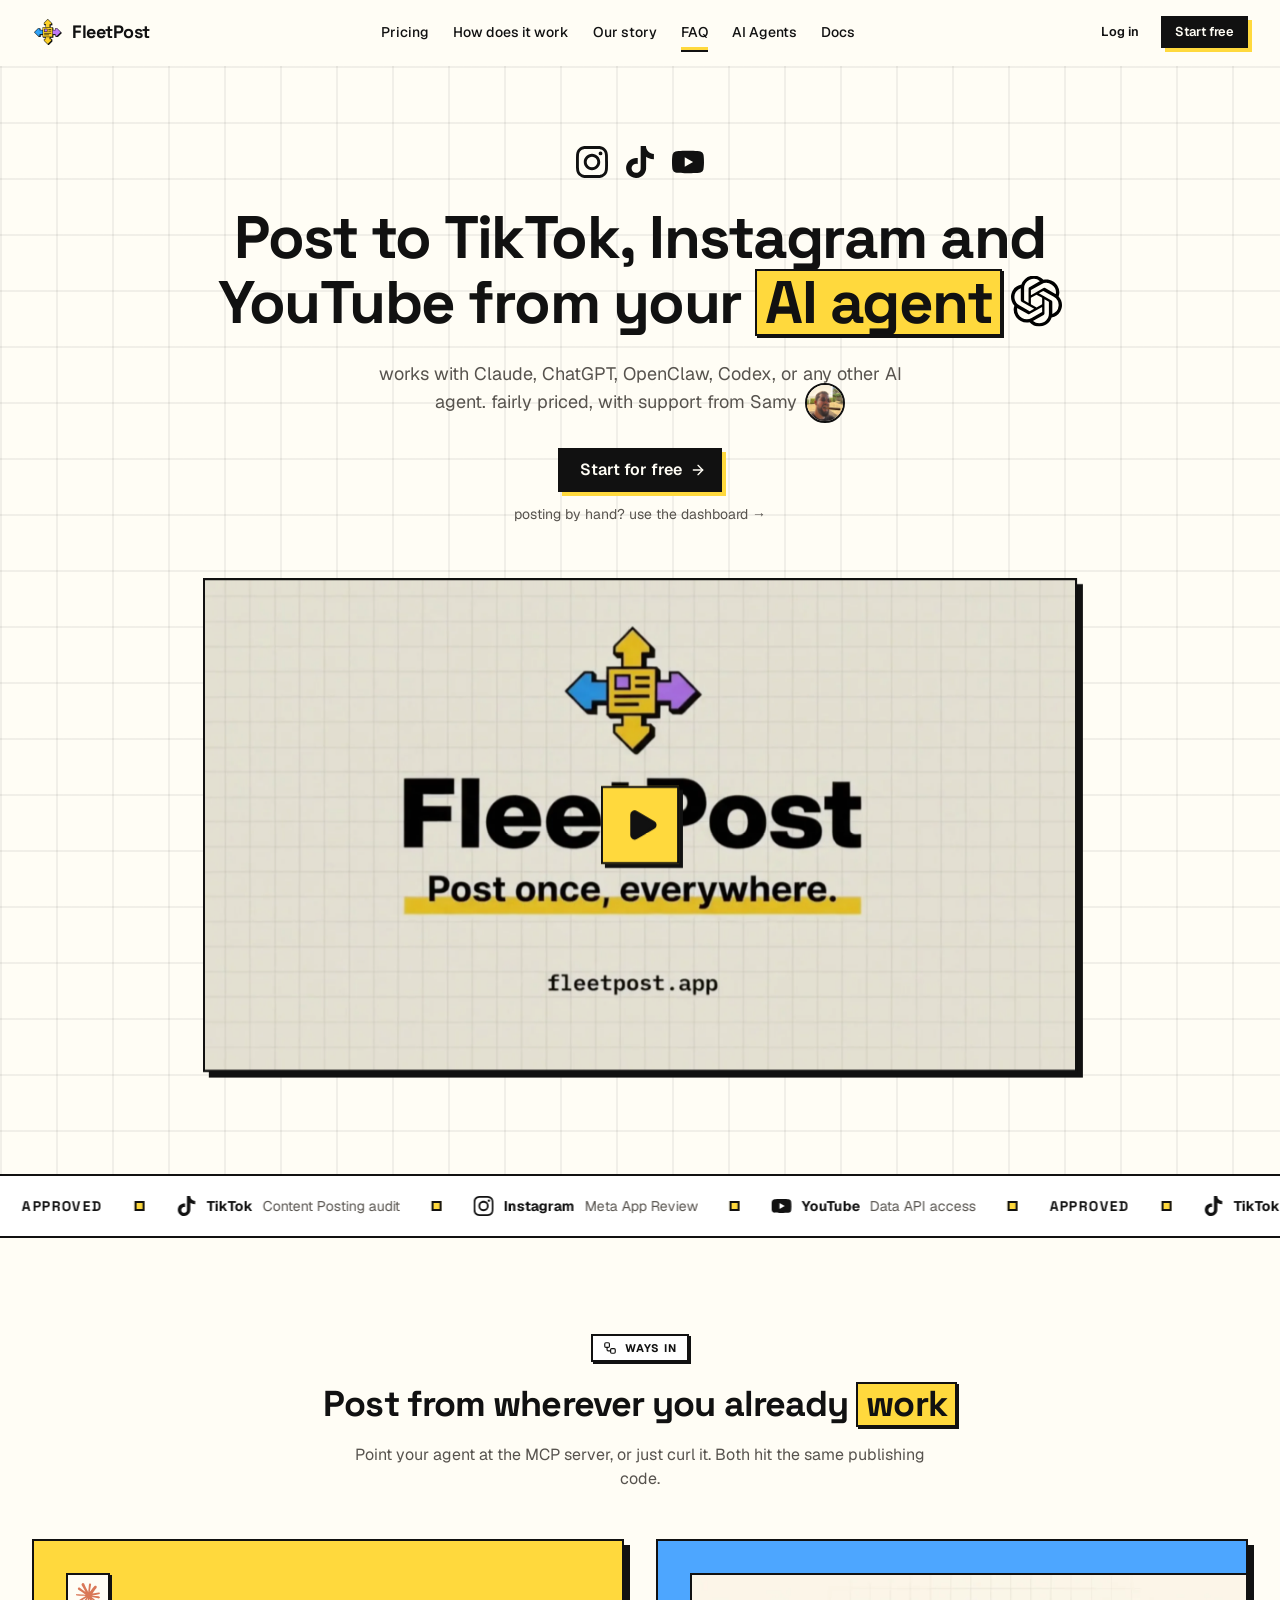
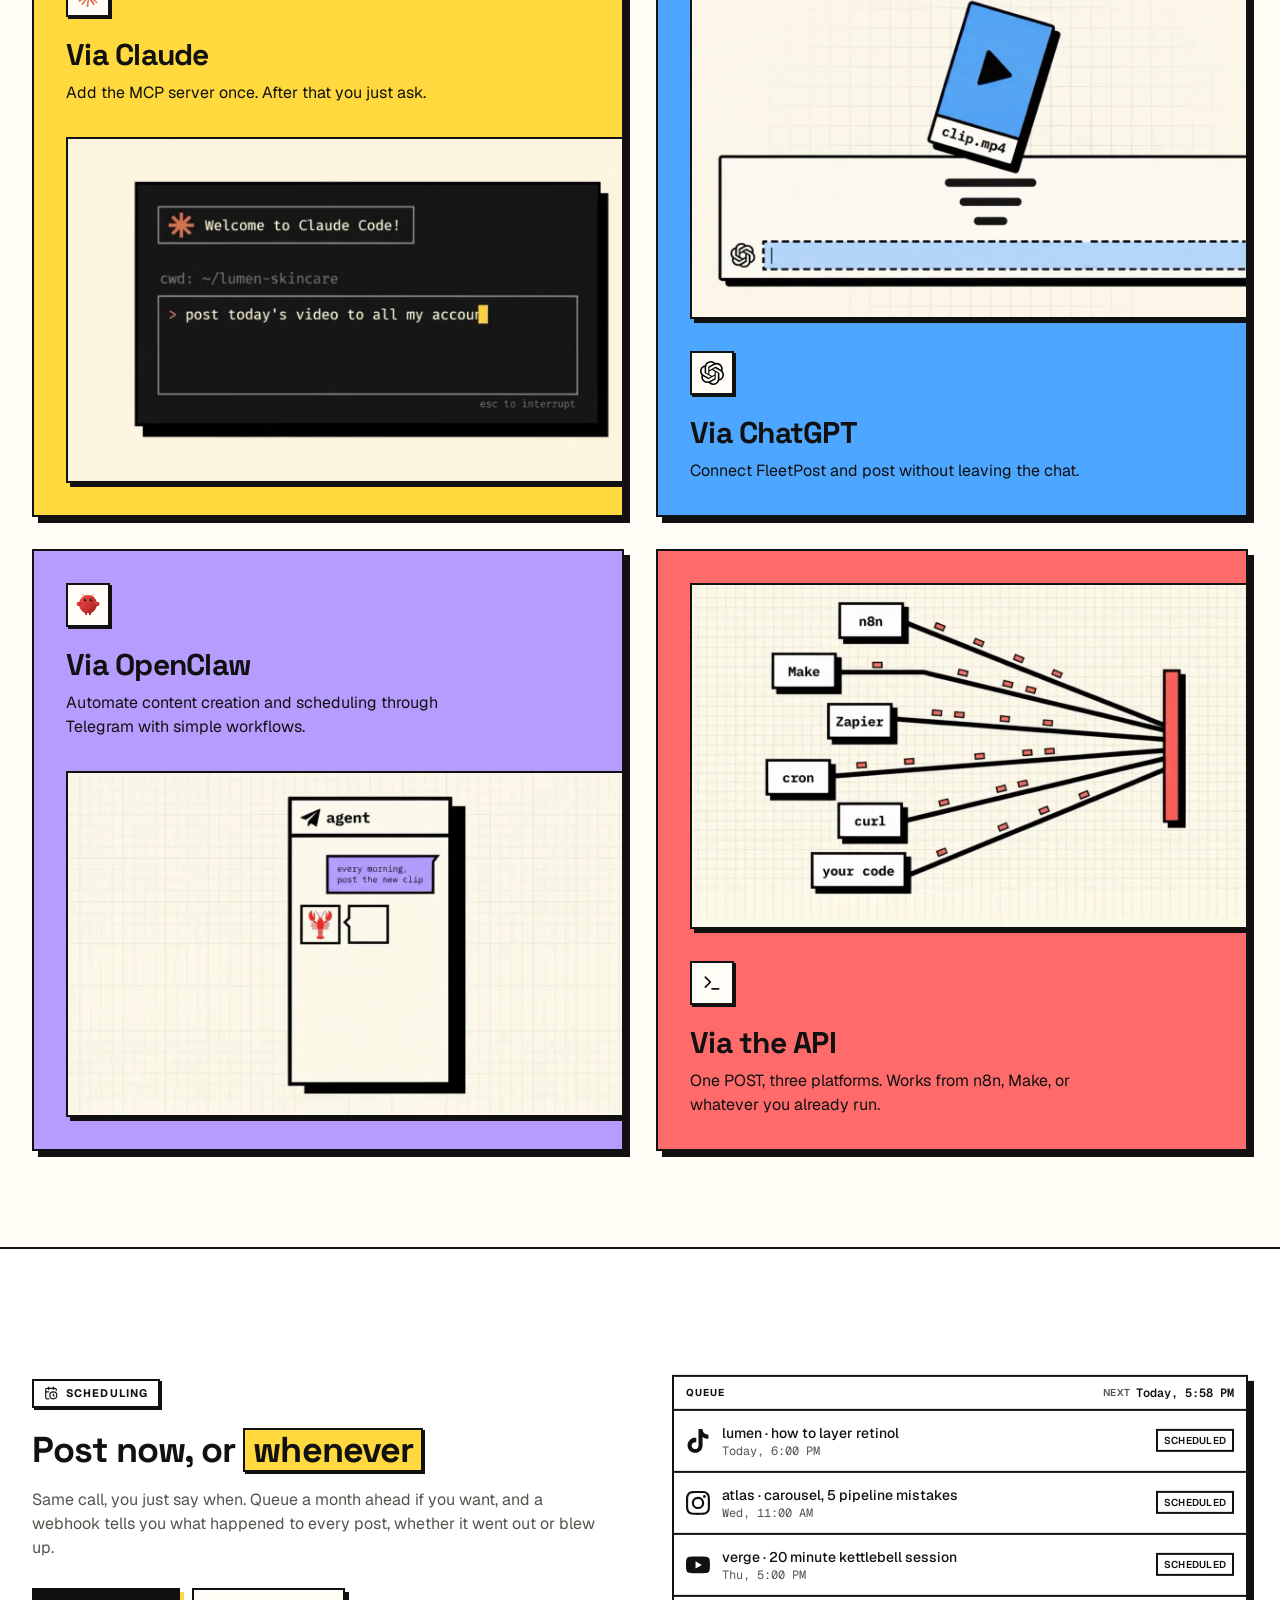
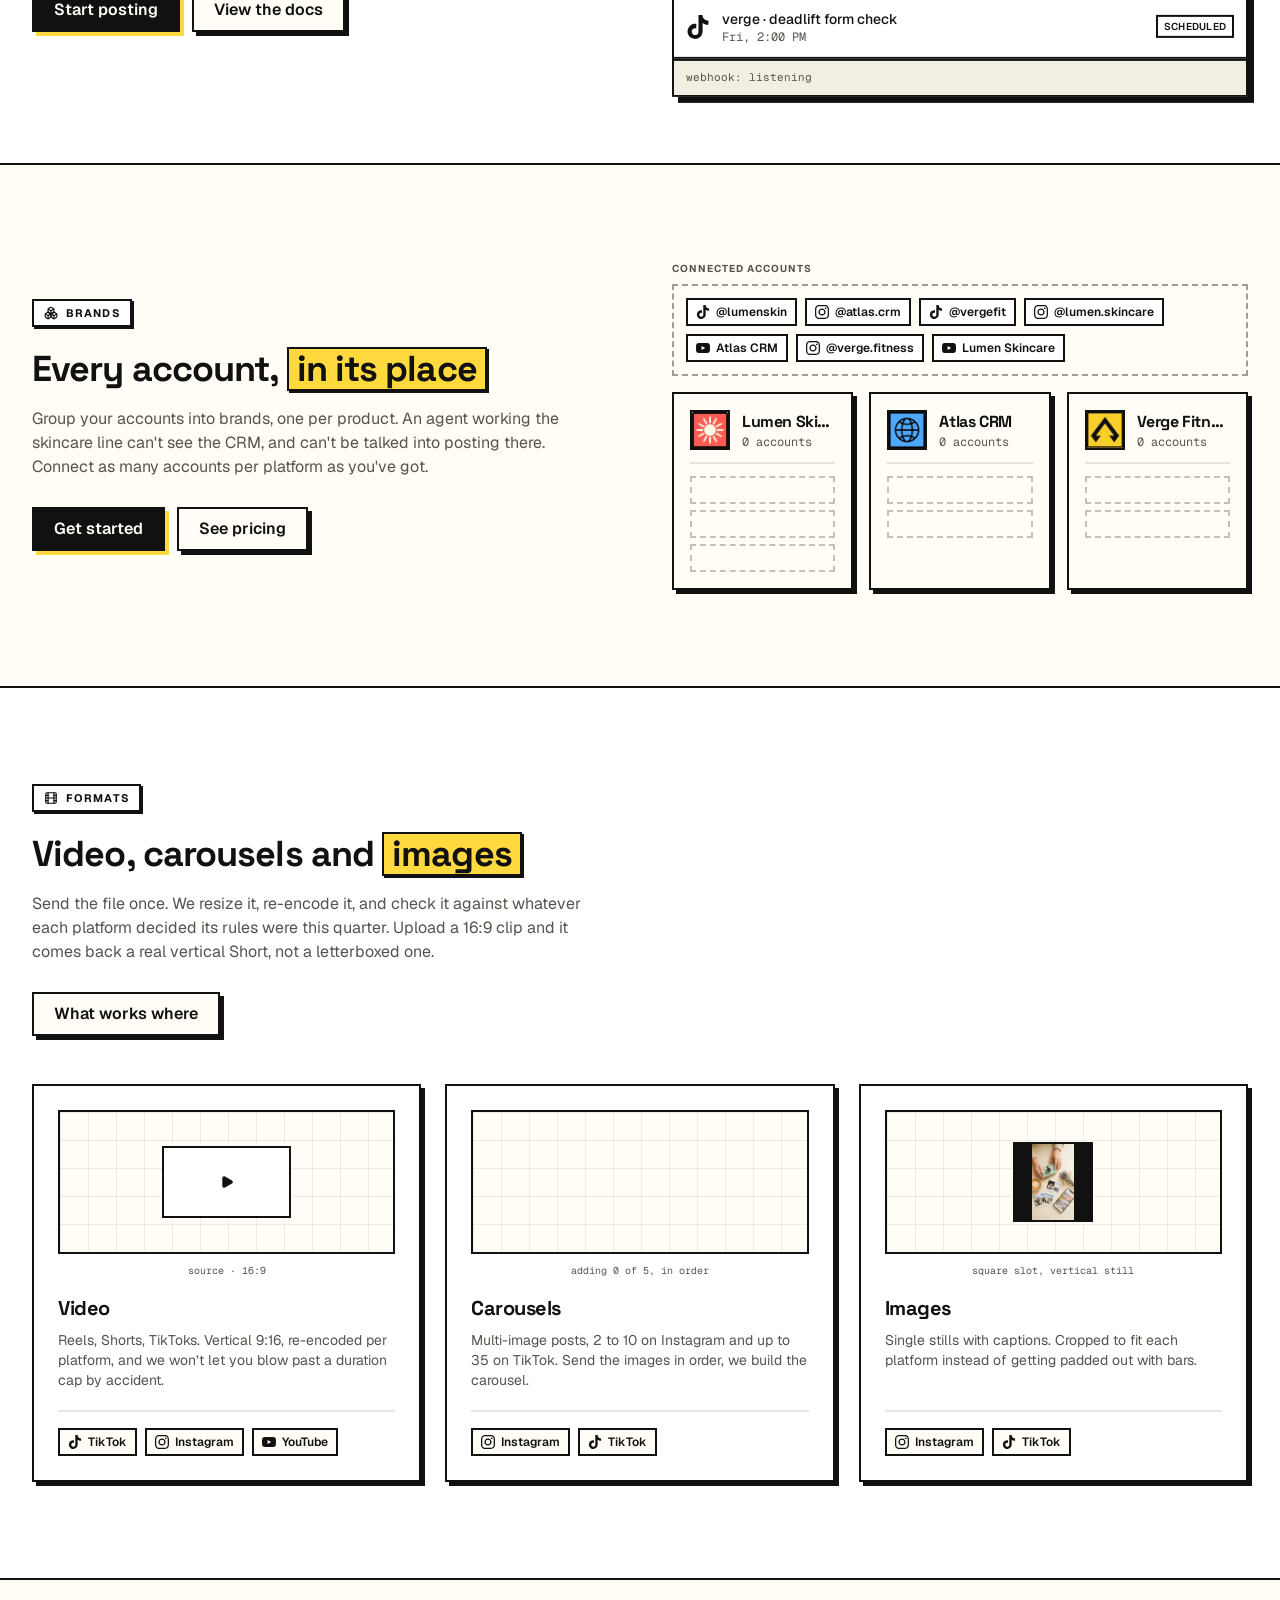
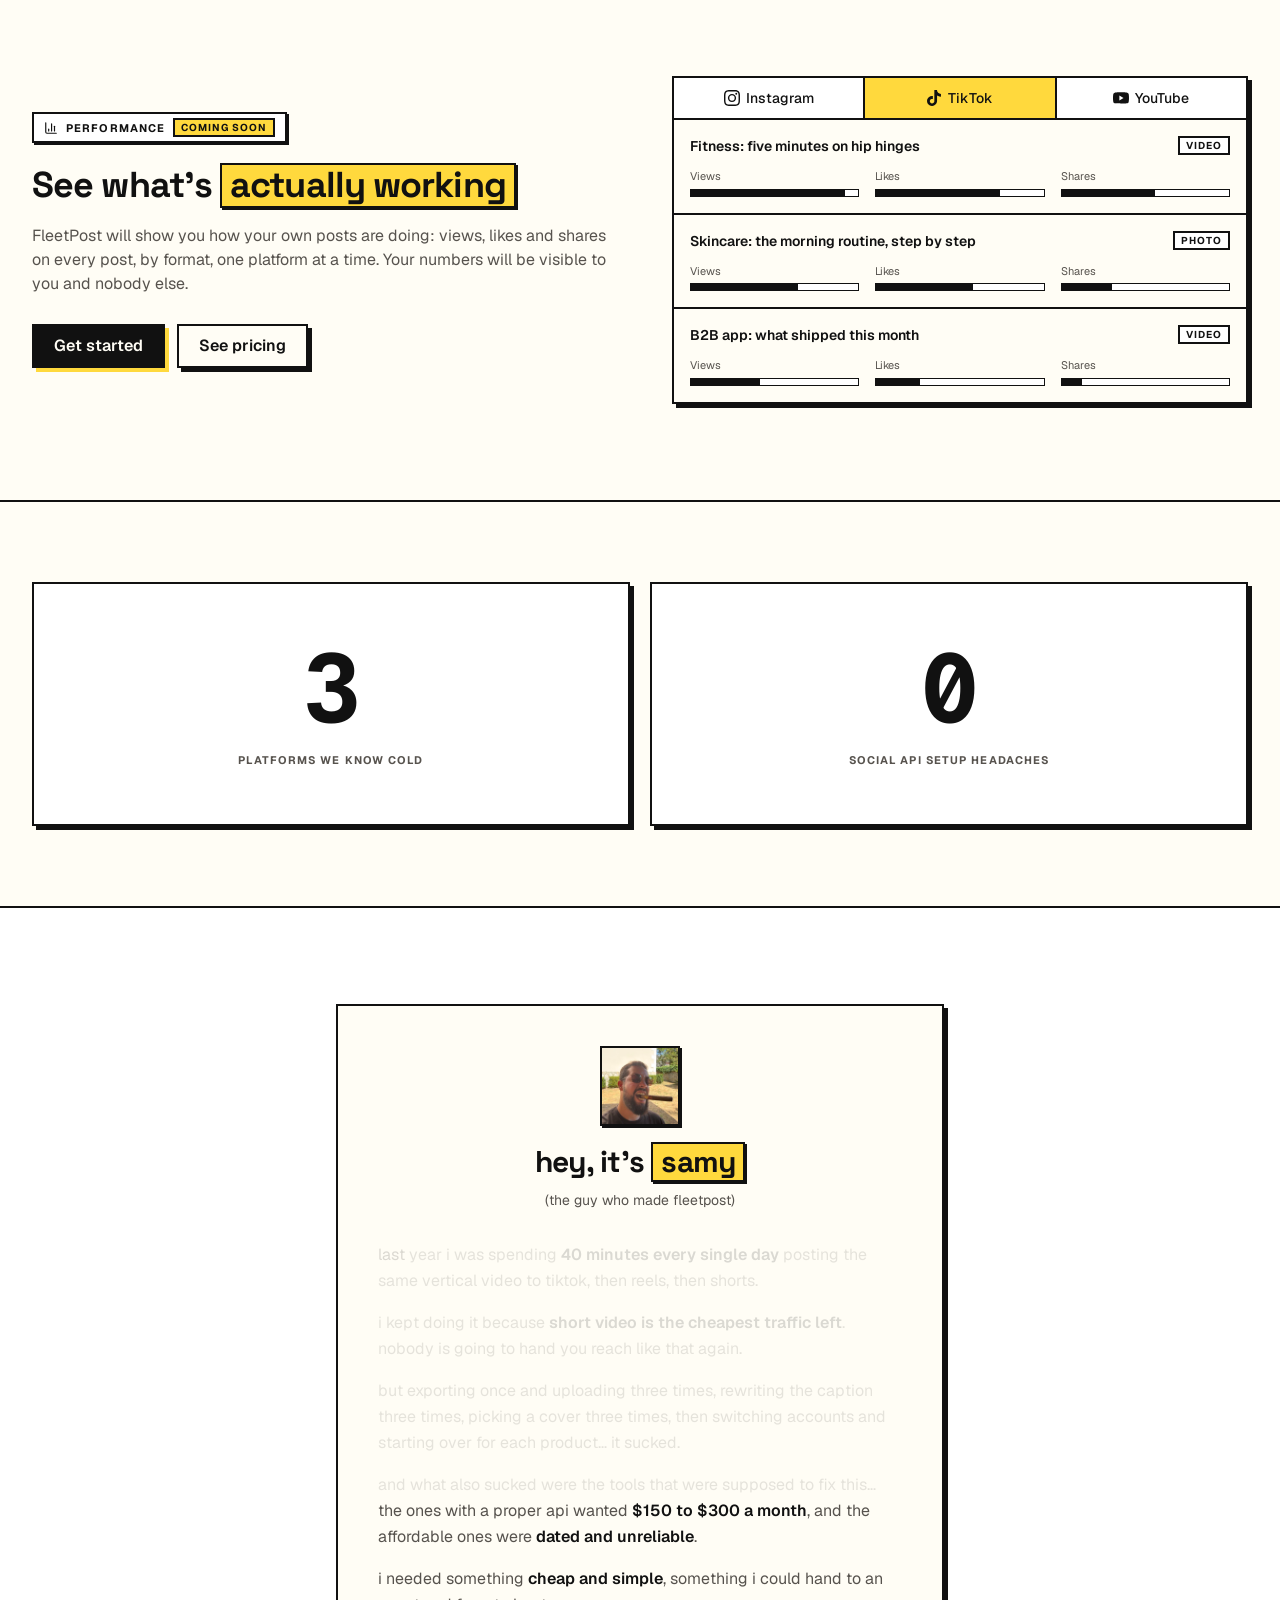
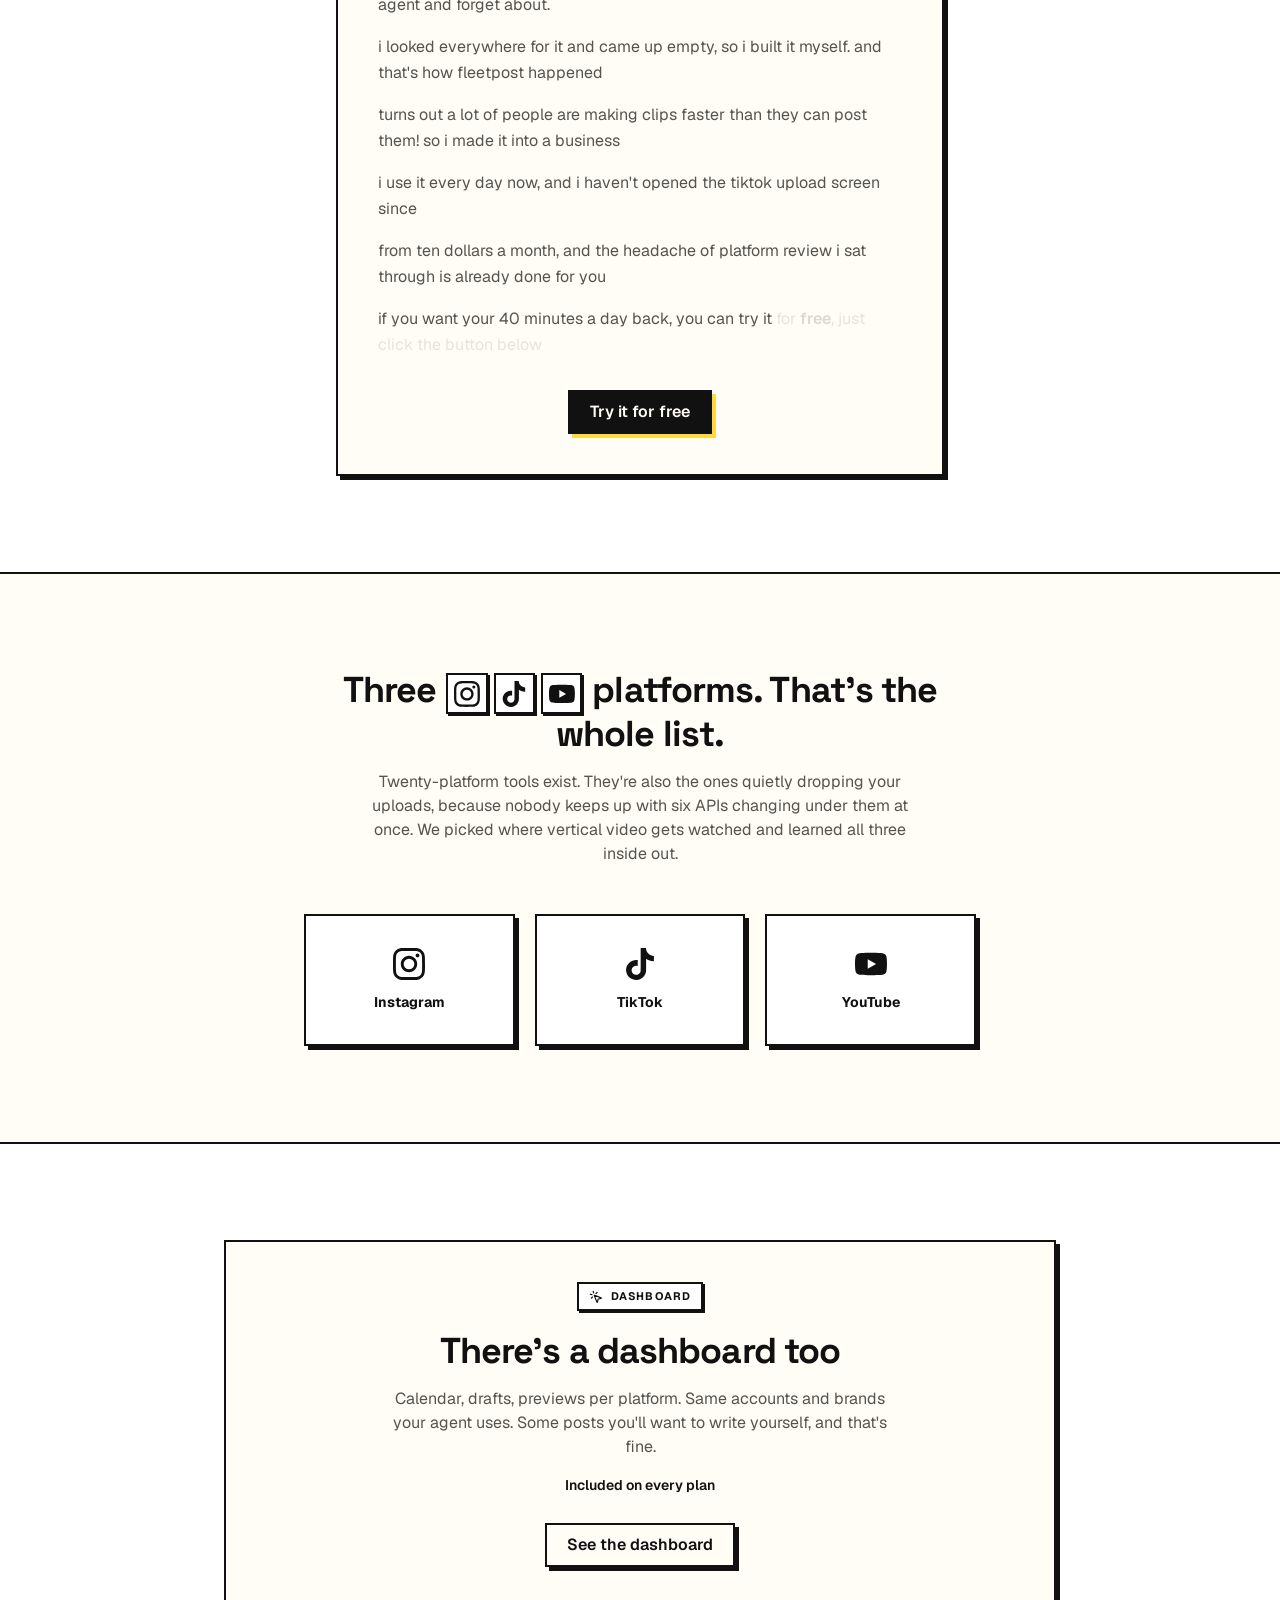
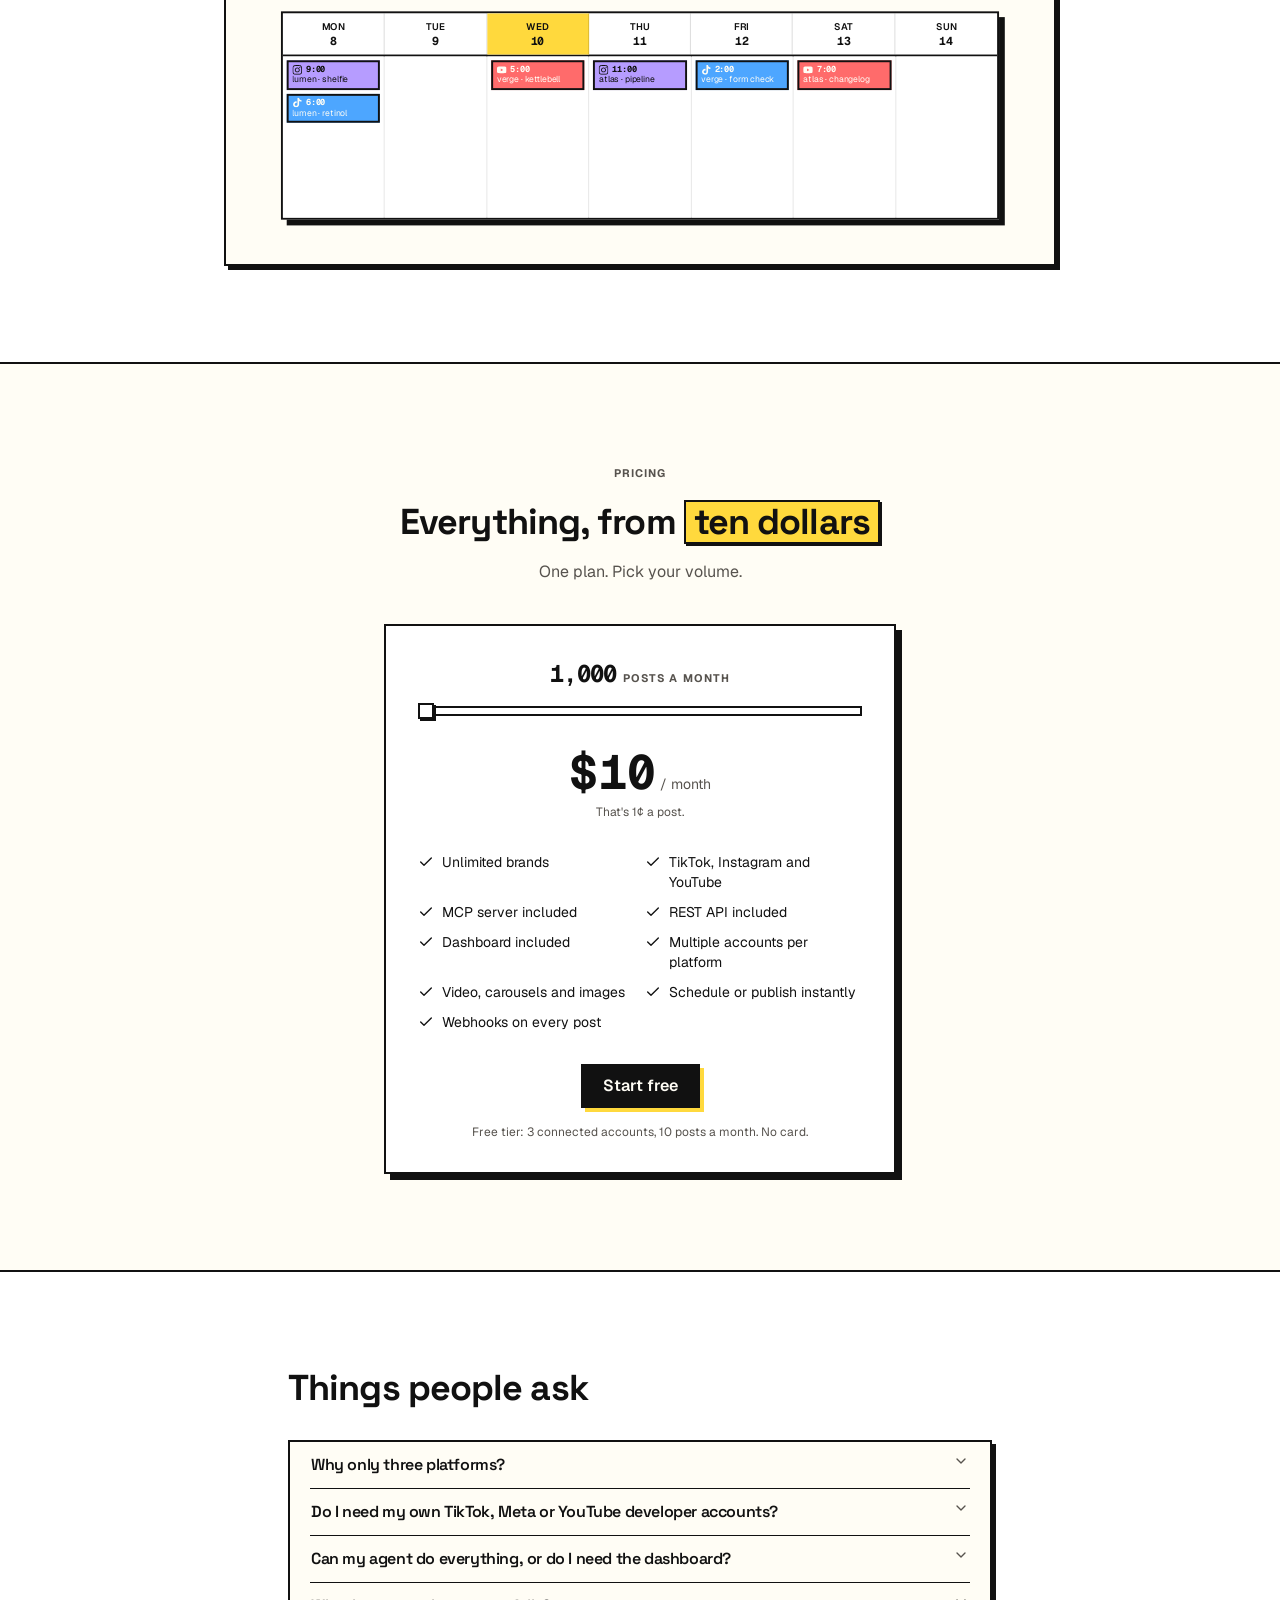
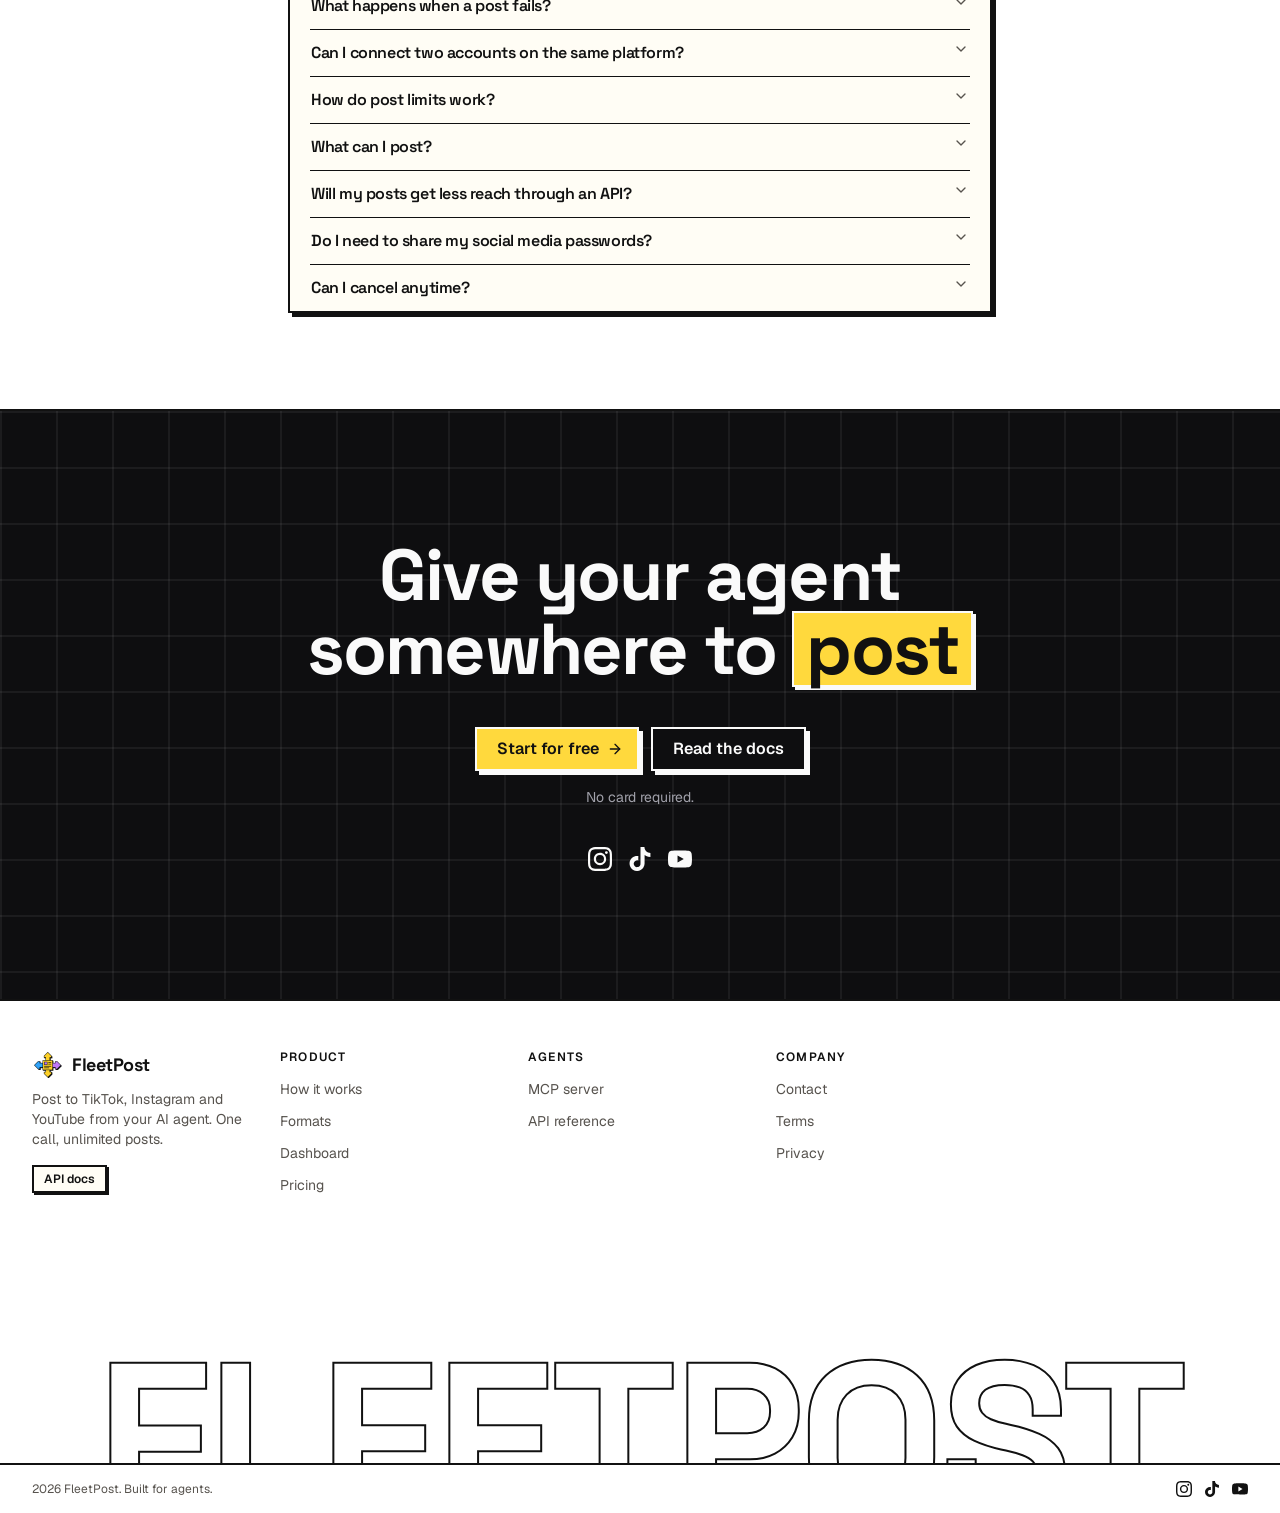
==== commit 3fdba9d9: "deploy: Fenrir-Studio-Tech/fleetpost-monorepo@263e4b4469c6ed2bab1f5c970d83417b165586f9" ====
--- a/index.html
+++ b/index.html
@@ -26,9 +26,9 @@
     <!-- TODO: replace with a real 1200x630 social card. -->
     <meta property="og:image" content="https://fleetpost.app/og.png" />
     <meta name="twitter:card" content="summary_large_image" />
-    <script type="module" crossorigin src="/assets/main-CILyWrcD.js"></script>
-    <link rel="modulepreload" crossorigin href="/assets/site-nav-8jPobh1C.js">
-    <link rel="stylesheet" crossorigin href="/assets/site-nav-BXM1e0HJ.css">
+    <script type="module" crossorigin src="/assets/main-DUYdxmwt.js"></script>
+    <link rel="modulepreload" crossorigin href="/assets/site-nav-D-jsWsSQ.js">
+    <link rel="stylesheet" crossorigin href="/assets/site-nav-CHLh_PYt.css">
   </head>
   <body>
     <div id="root"></div>
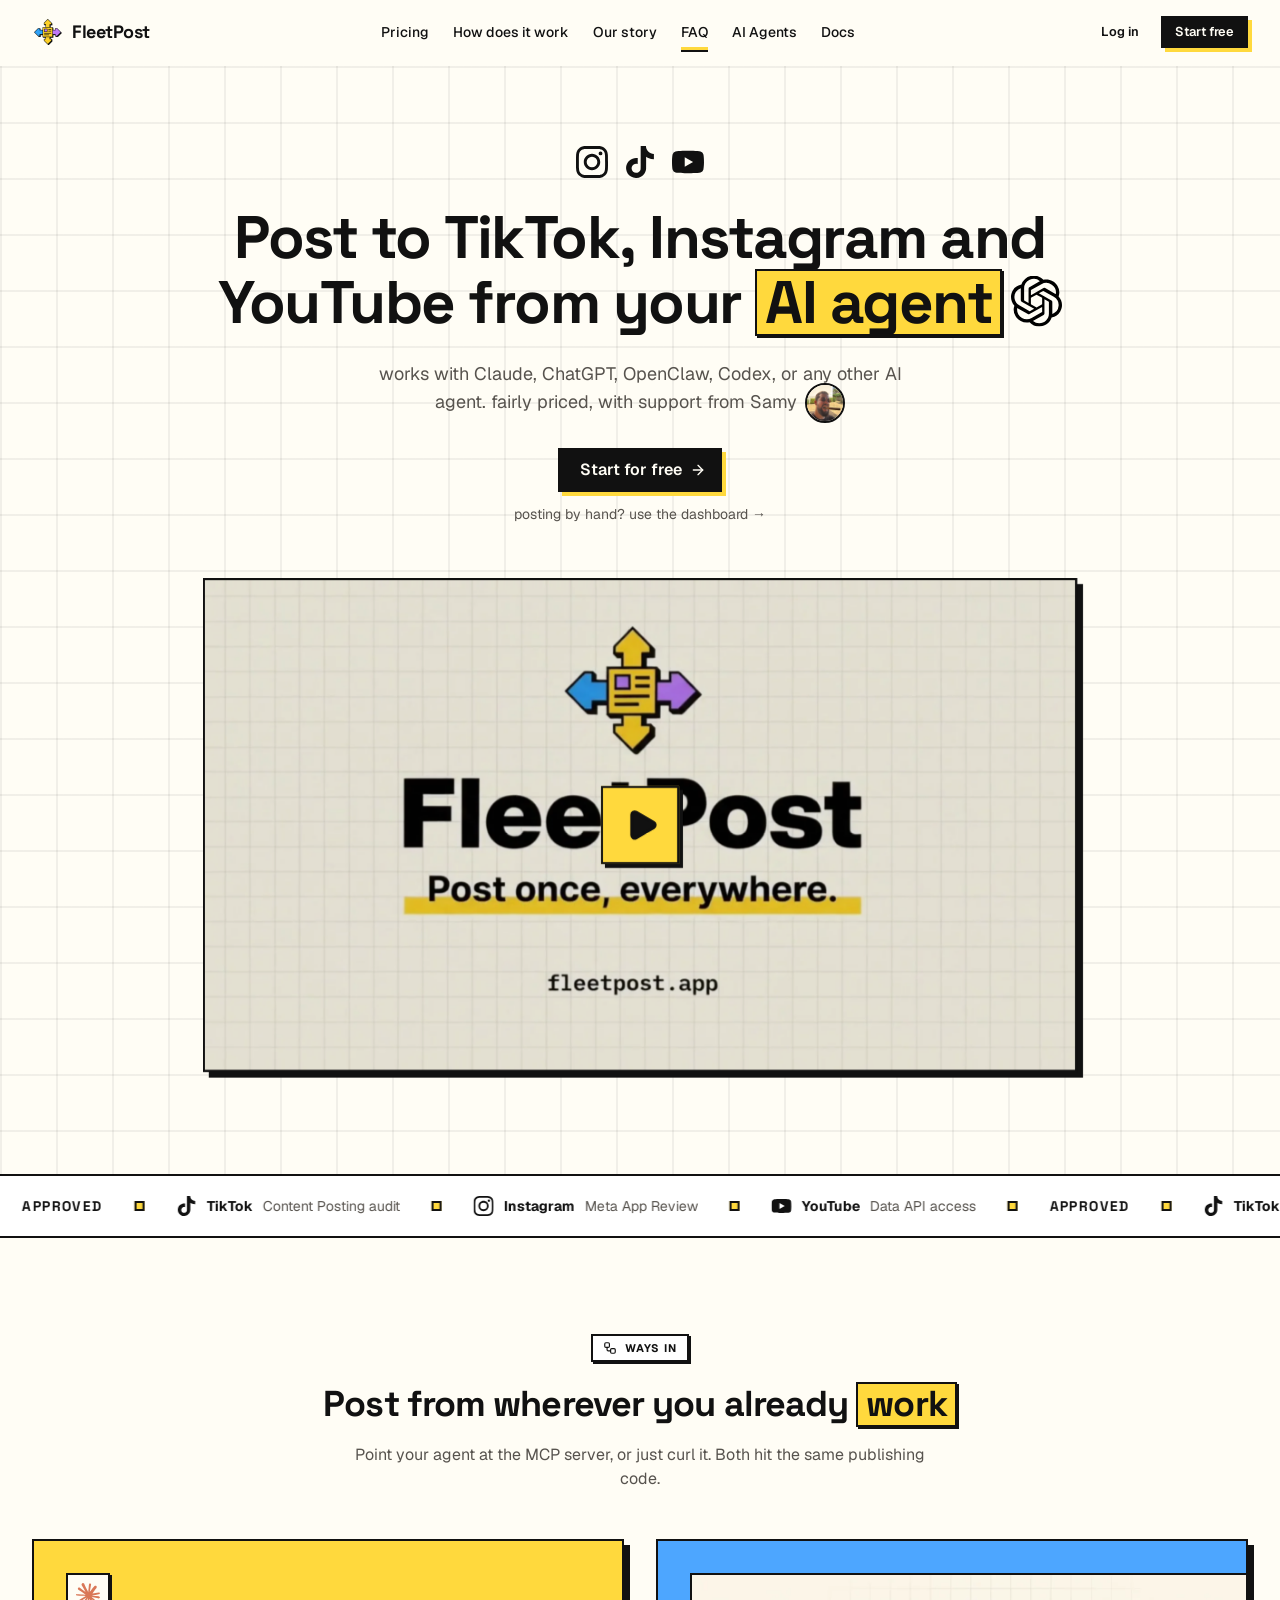
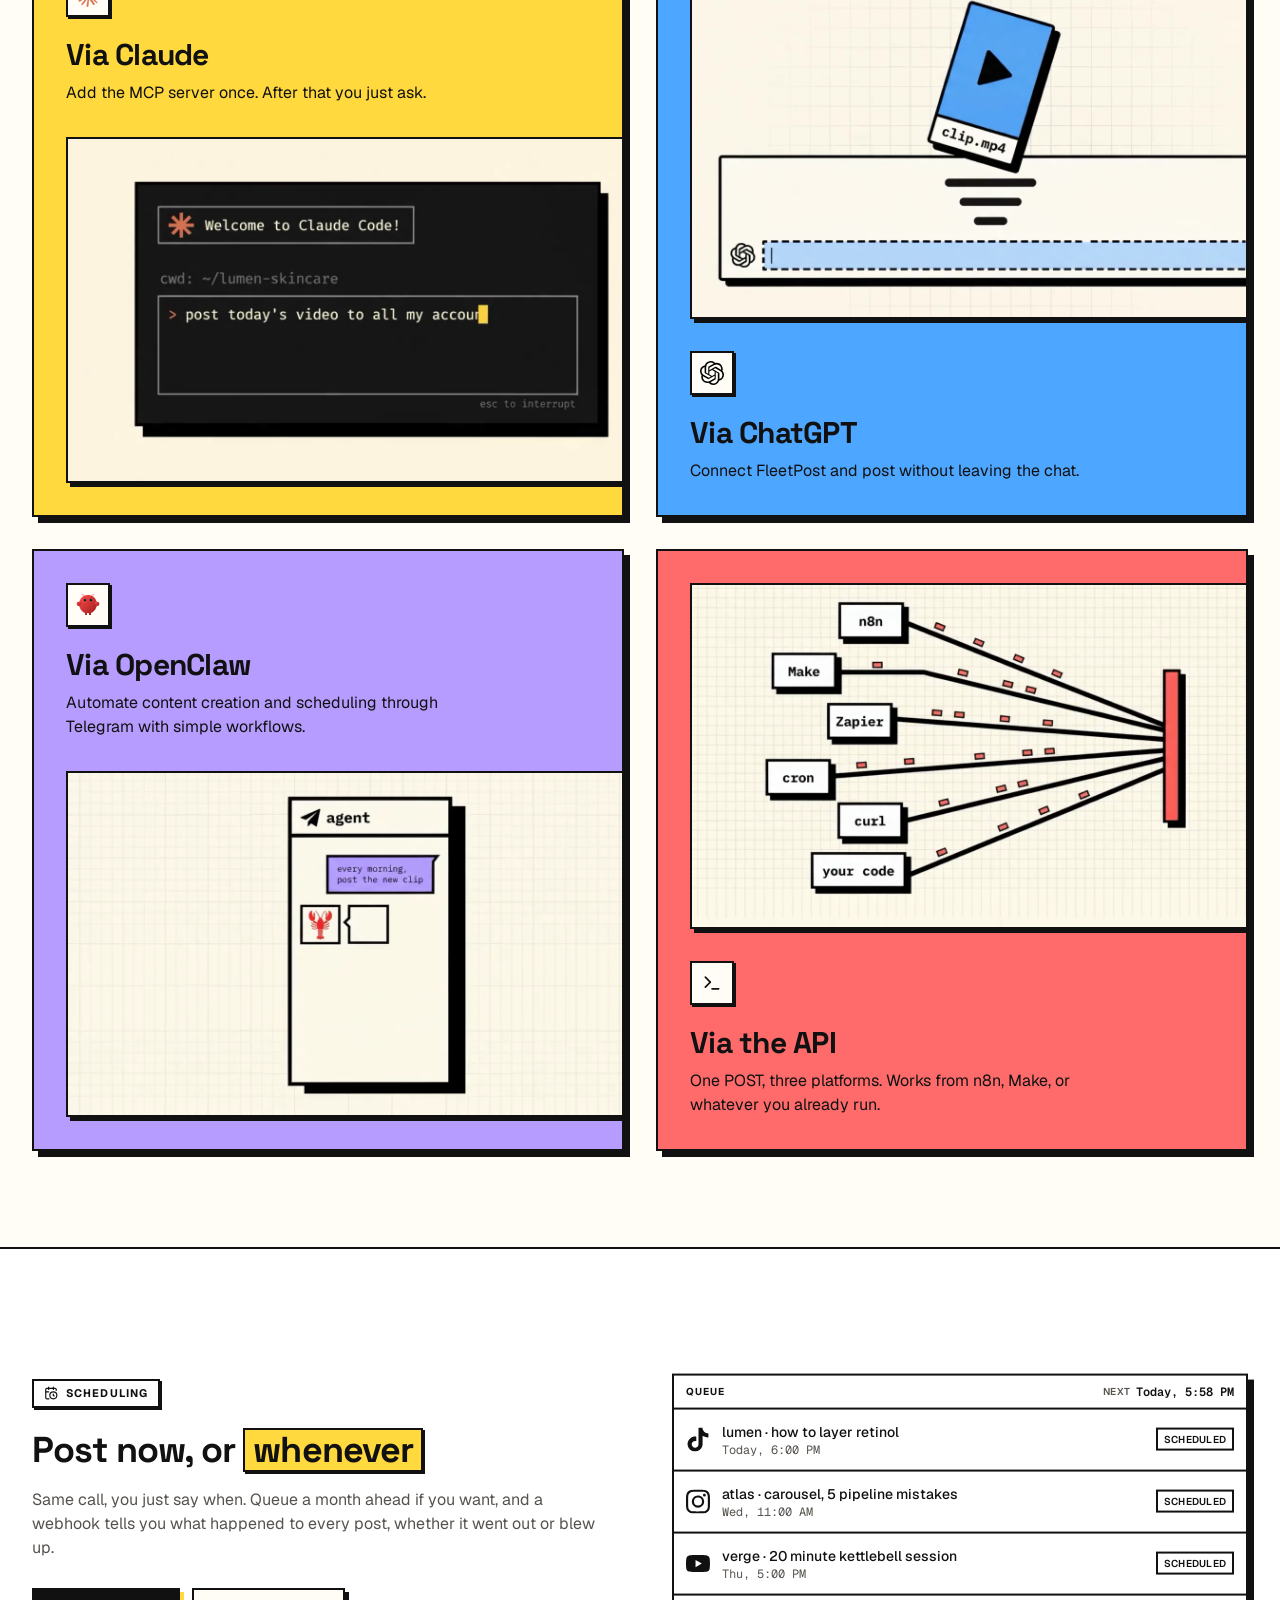
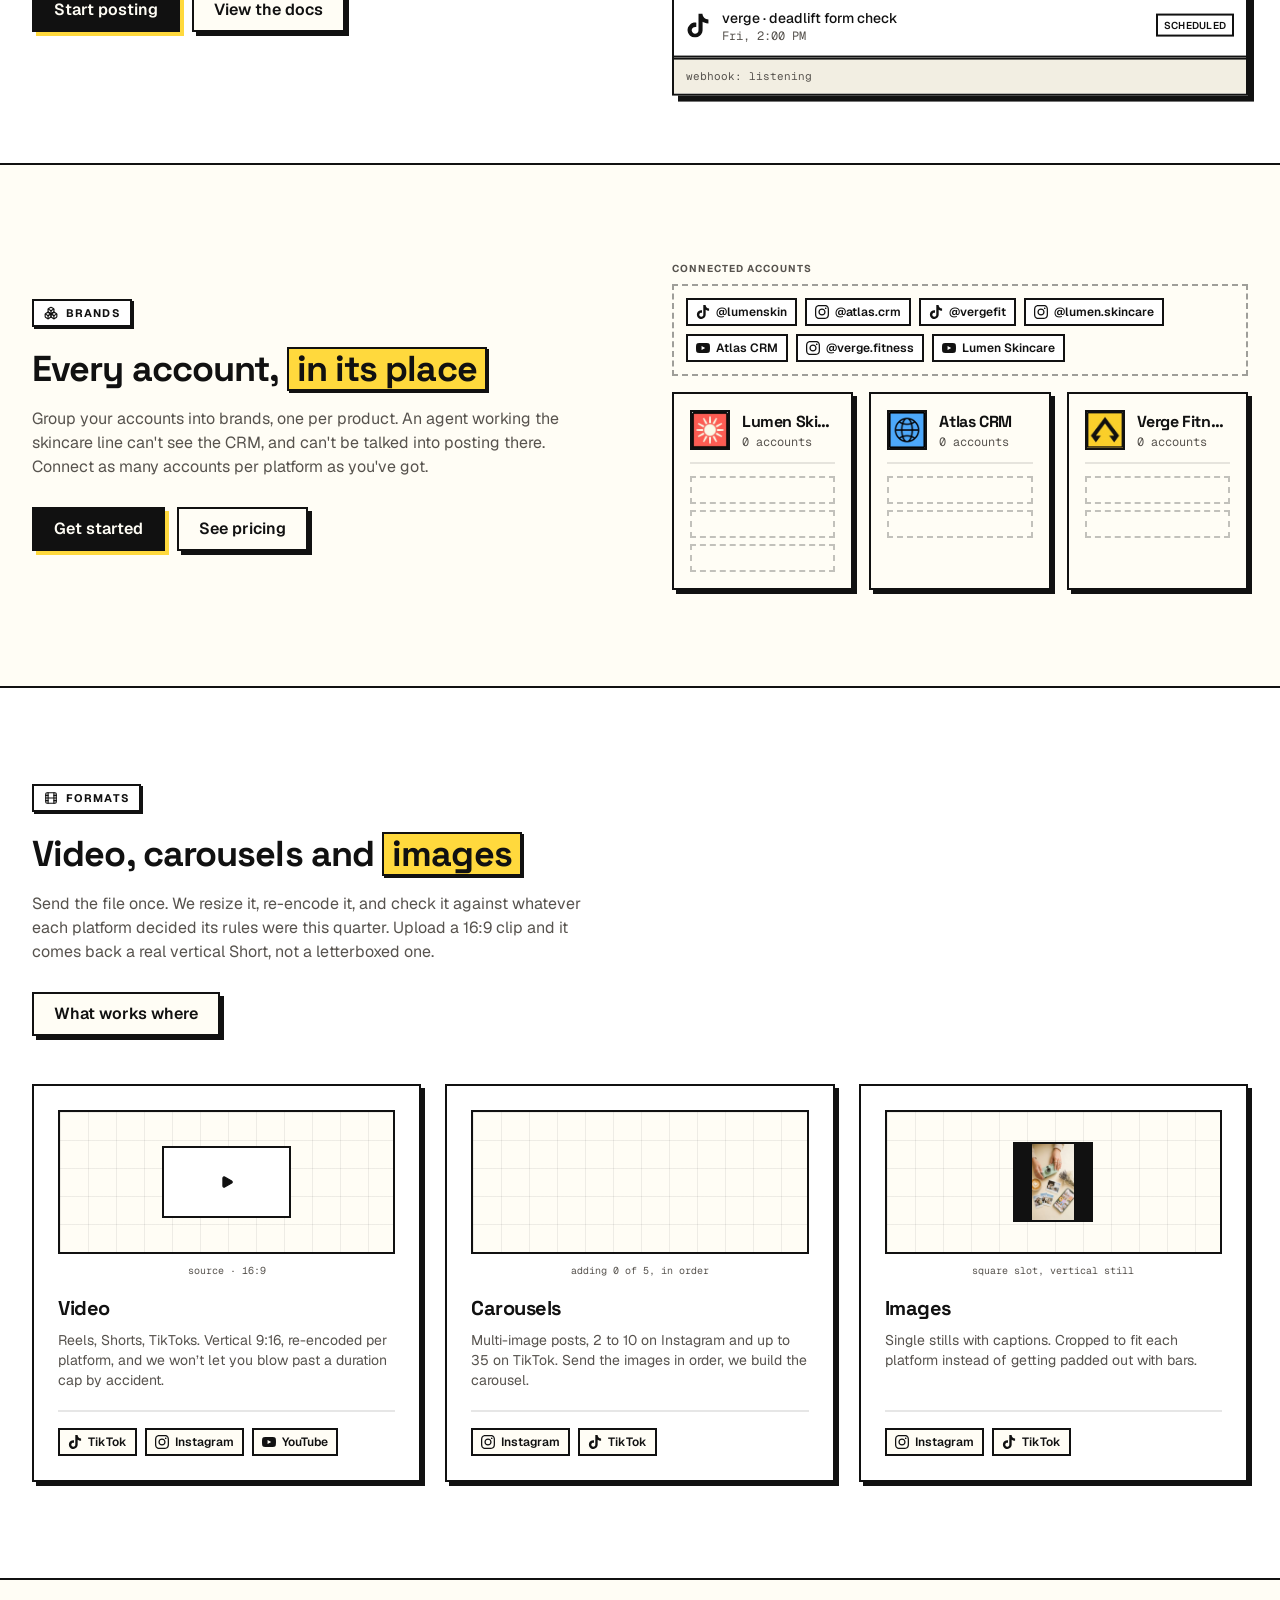
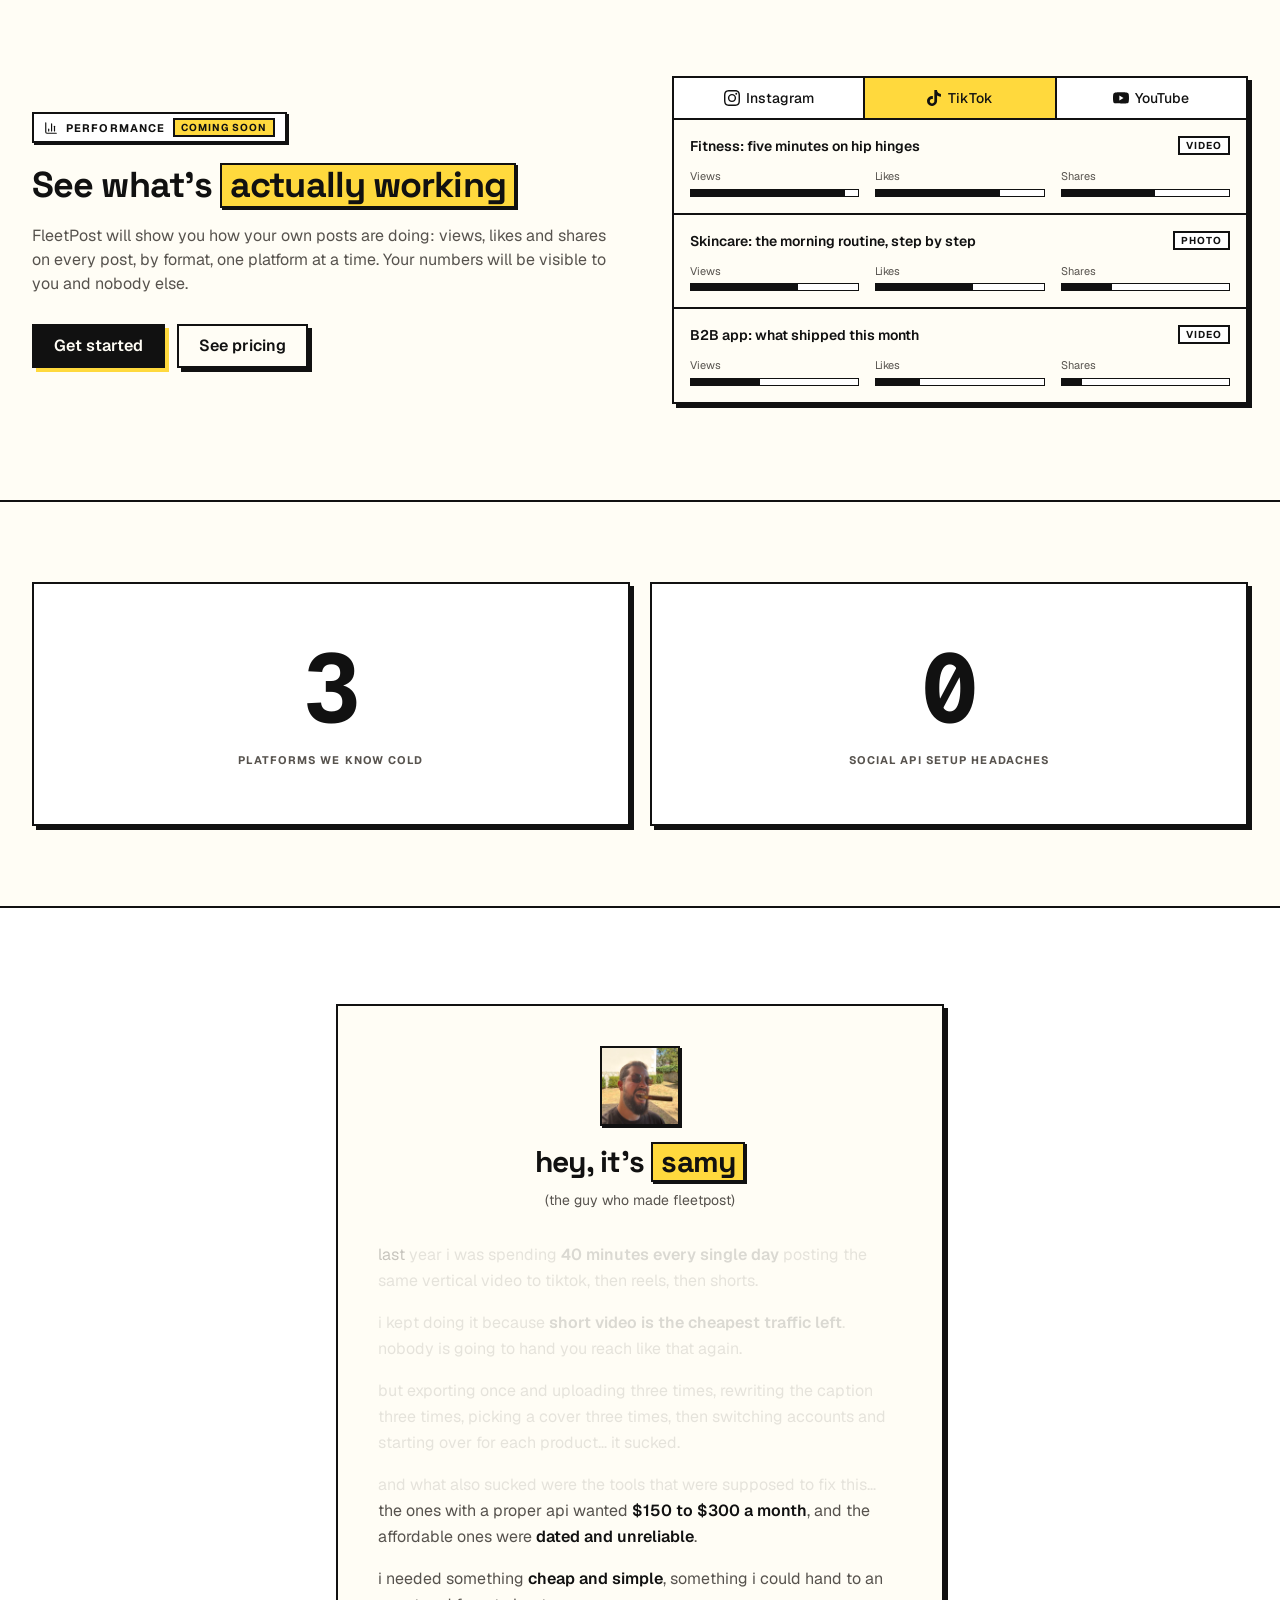
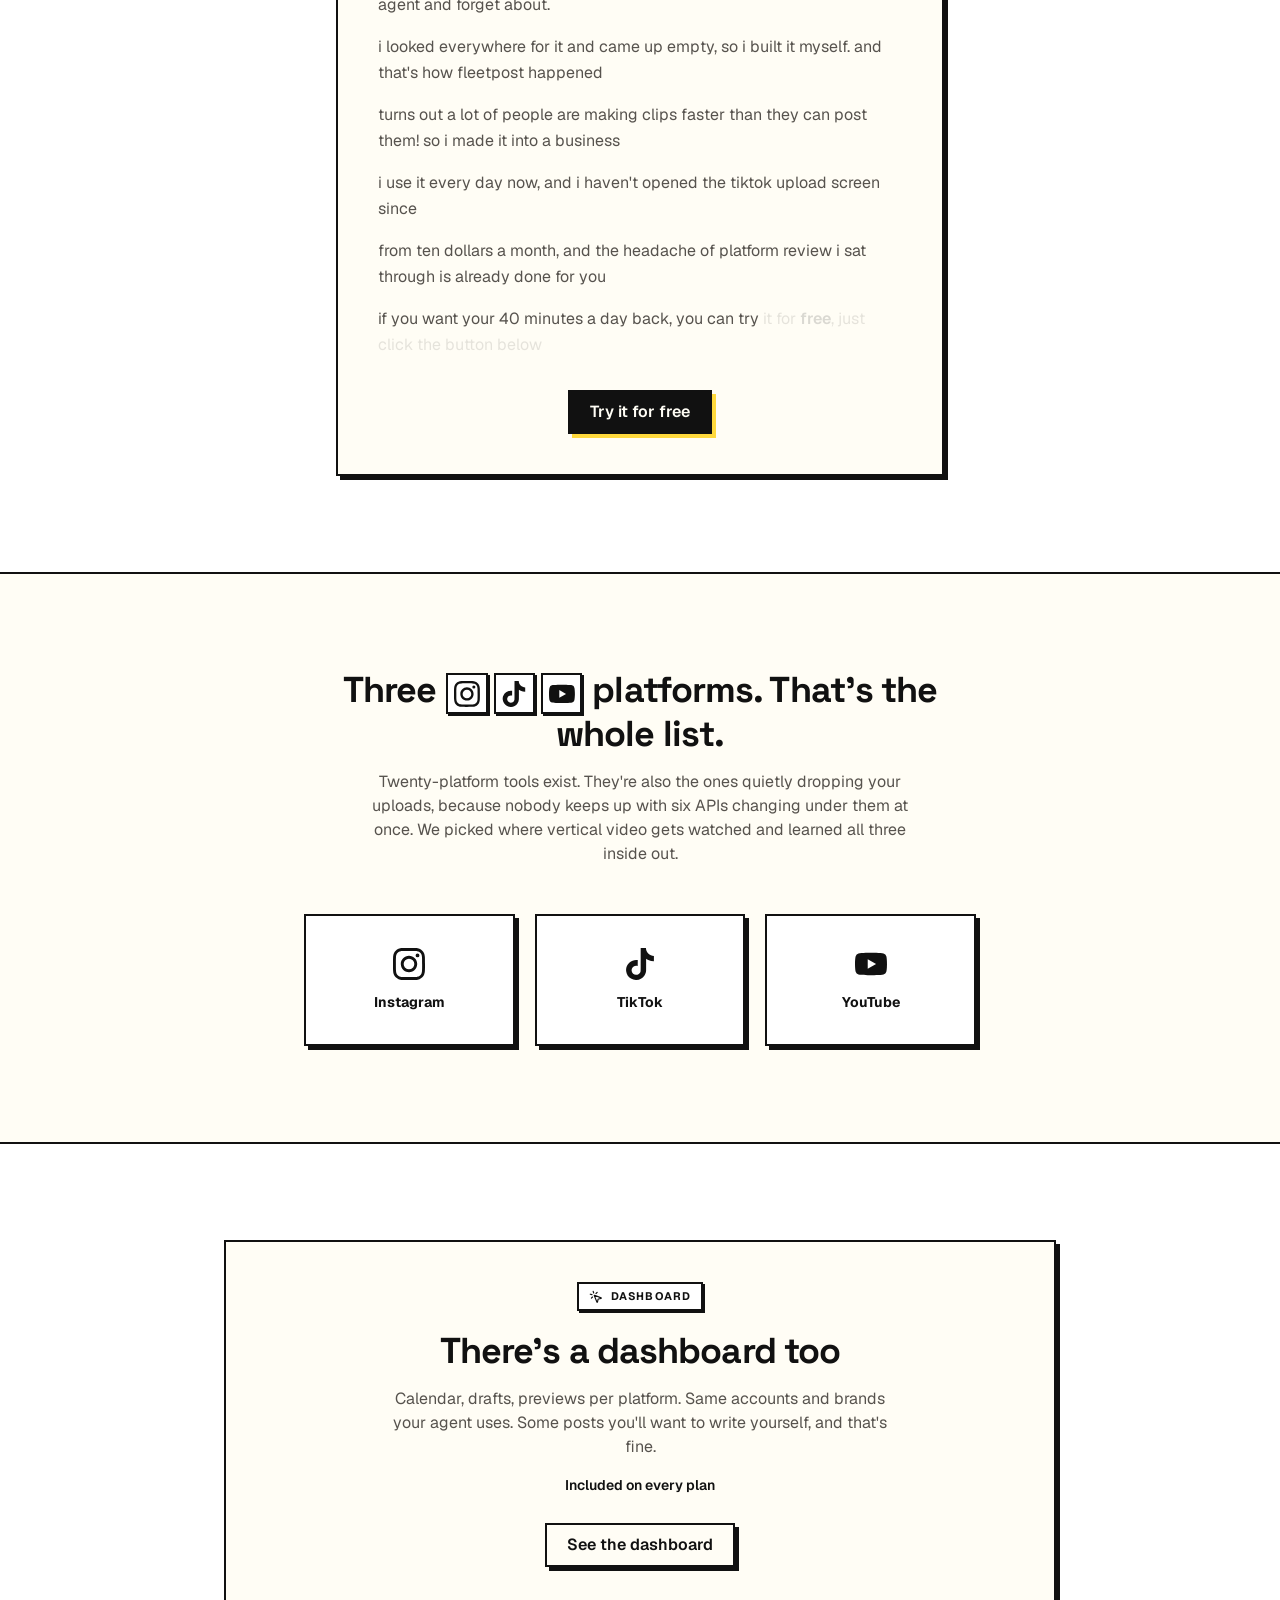
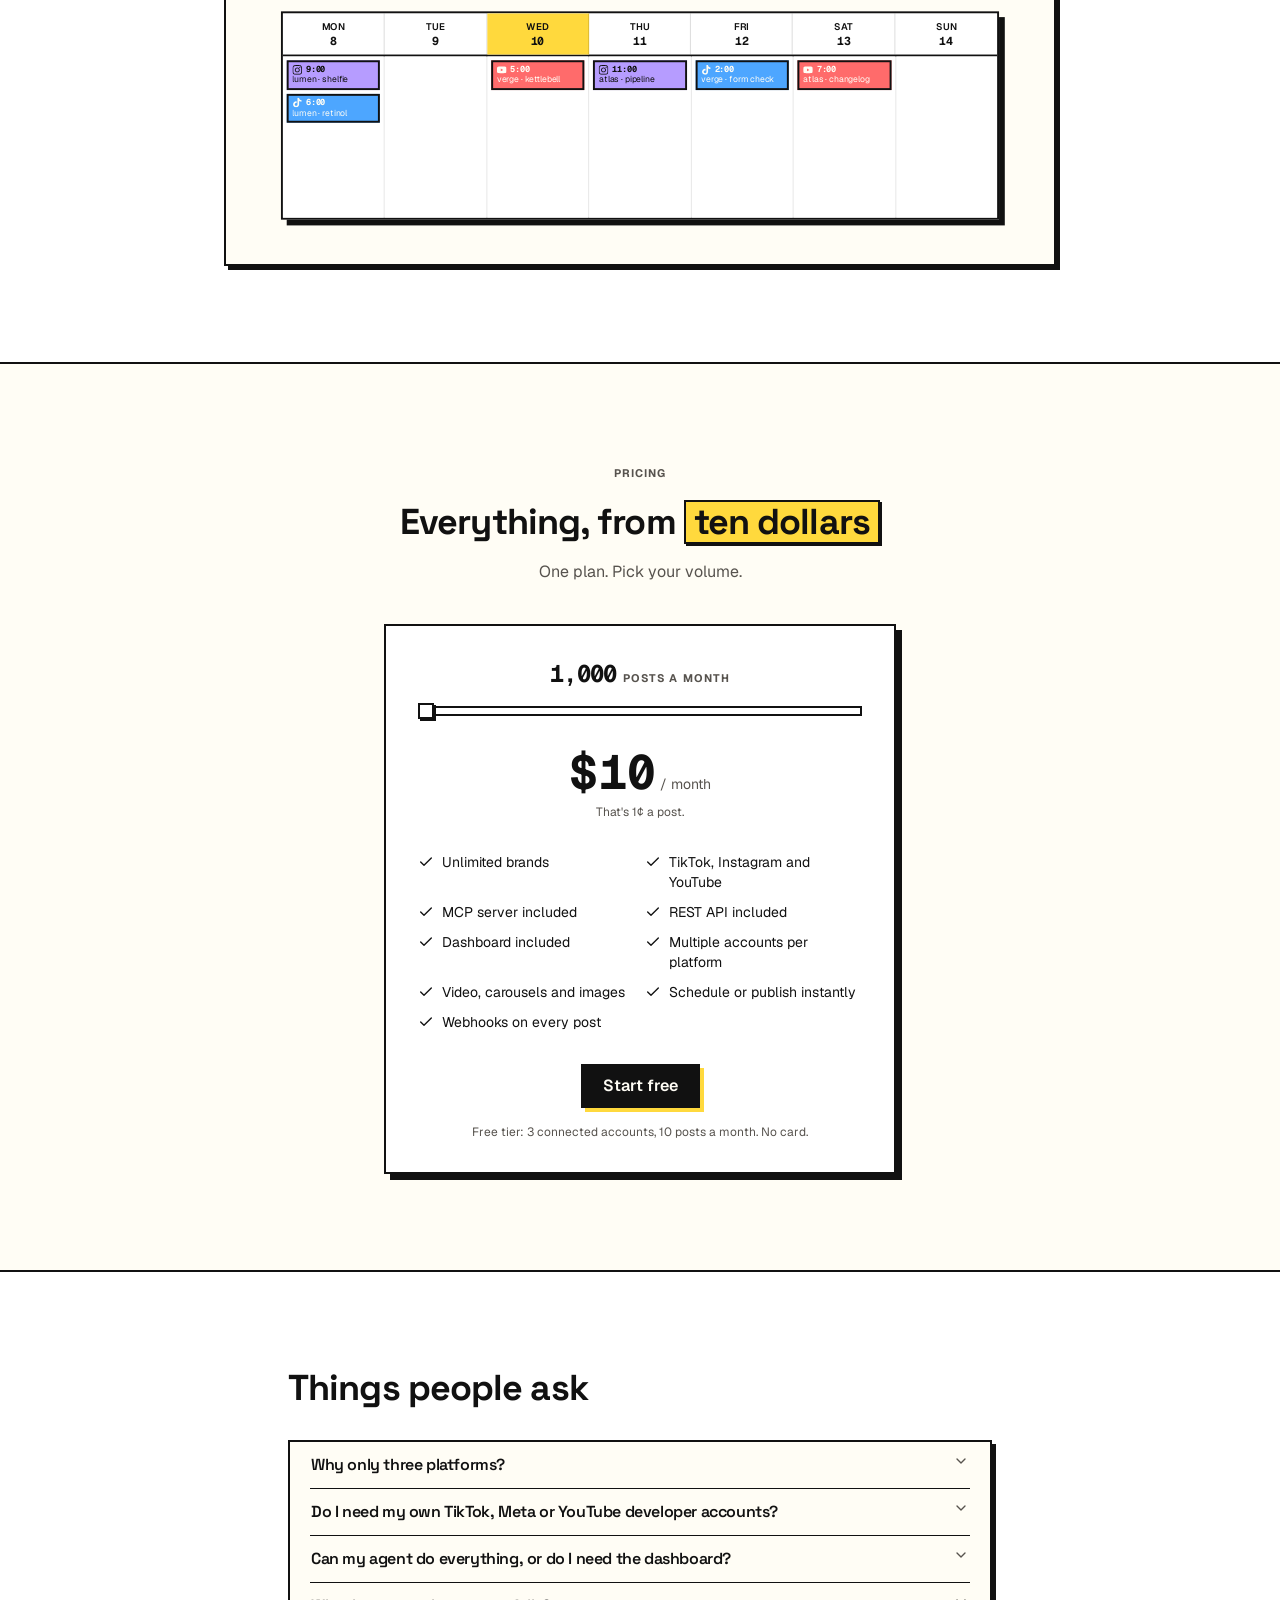
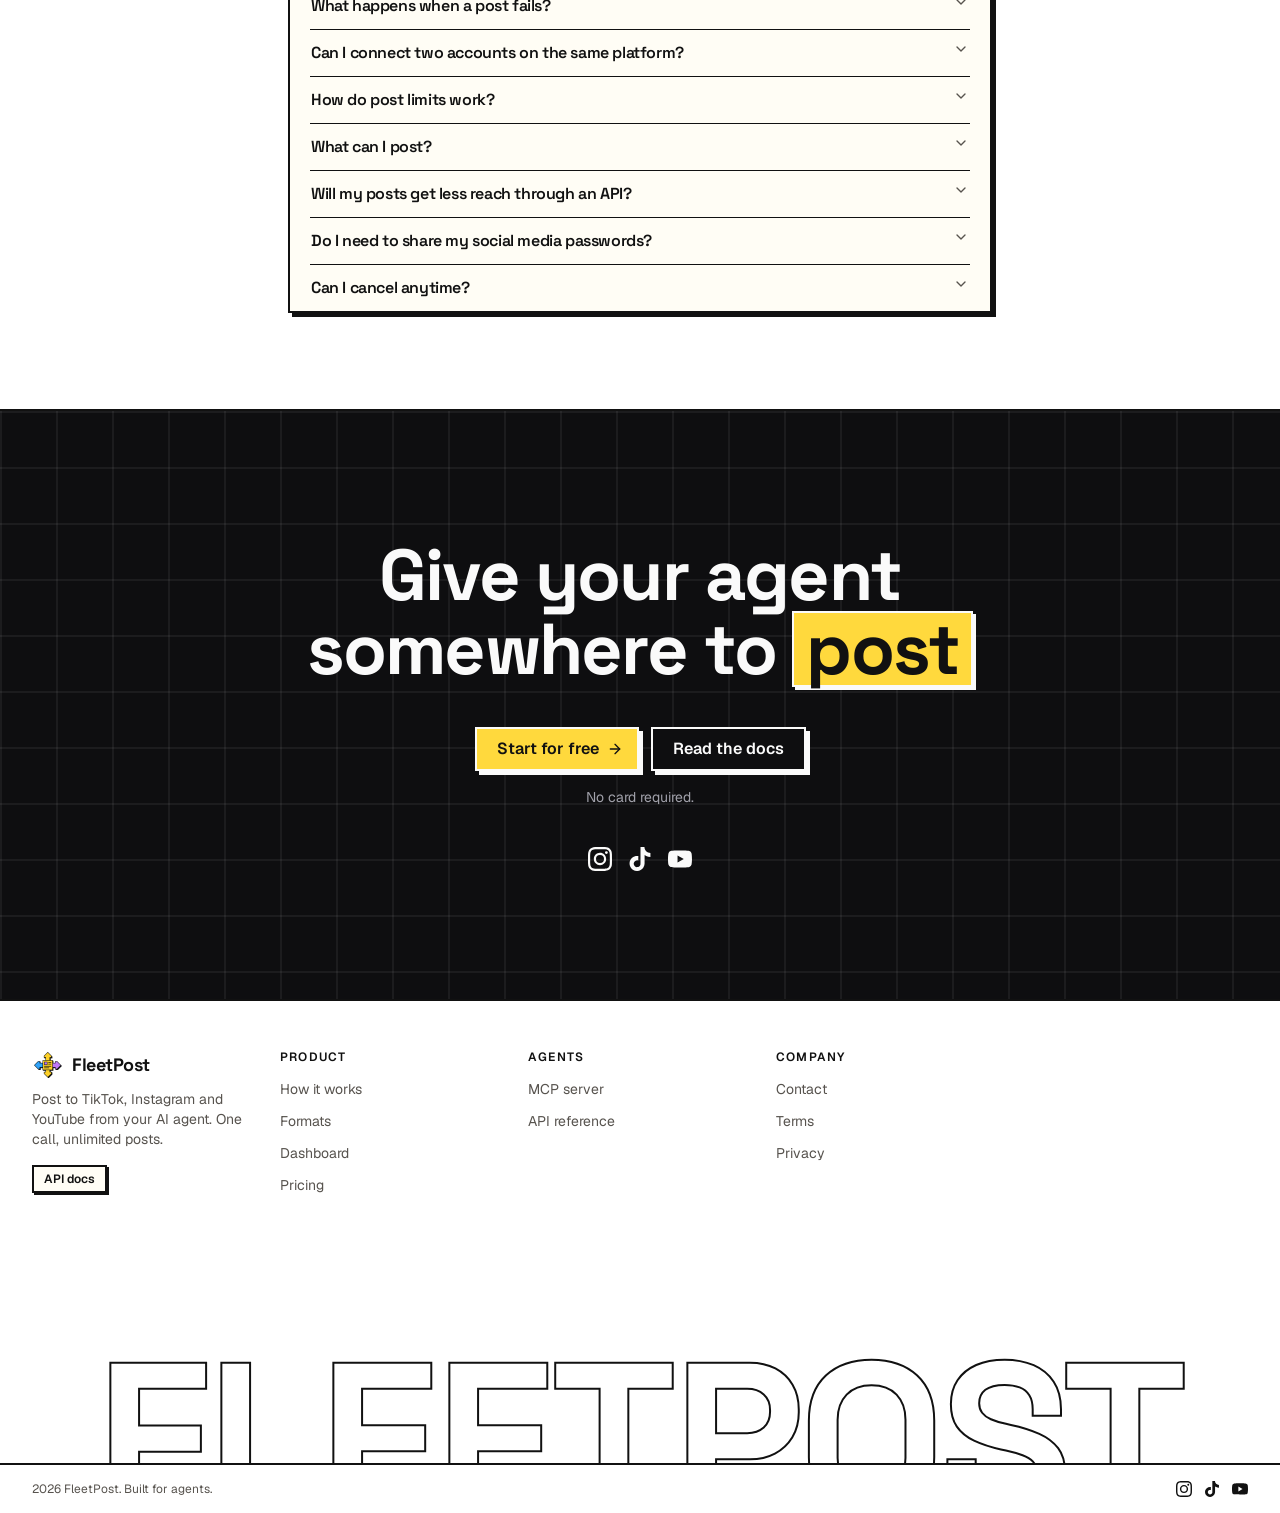
==== commit 99d6eb2d: "deploy: Fenrir-Studio-Tech/fleetpost-monorepo@2f5a78db7c8f5aaeceba2cbcf6a063e07af39bd3" ====
--- a/index.html
+++ b/index.html
@@ -26,9 +26,9 @@
     <!-- TODO: replace with a real 1200x630 social card. -->
     <meta property="og:image" content="https://fleetpost.app/og.png" />
     <meta name="twitter:card" content="summary_large_image" />
-    <script type="module" crossorigin src="/assets/main-DUYdxmwt.js"></script>
-    <link rel="modulepreload" crossorigin href="/assets/site-nav-D-jsWsSQ.js">
-    <link rel="stylesheet" crossorigin href="/assets/site-nav-CHLh_PYt.css">
+    <script type="module" crossorigin src="/assets/main-BlN6qlSr.js"></script>
+    <link rel="modulepreload" crossorigin href="/assets/site-nav-DZW9mRpB.js">
+    <link rel="stylesheet" crossorigin href="/assets/site-nav-84VPkaaY.css">
   </head>
   <body>
     <div id="root"></div>
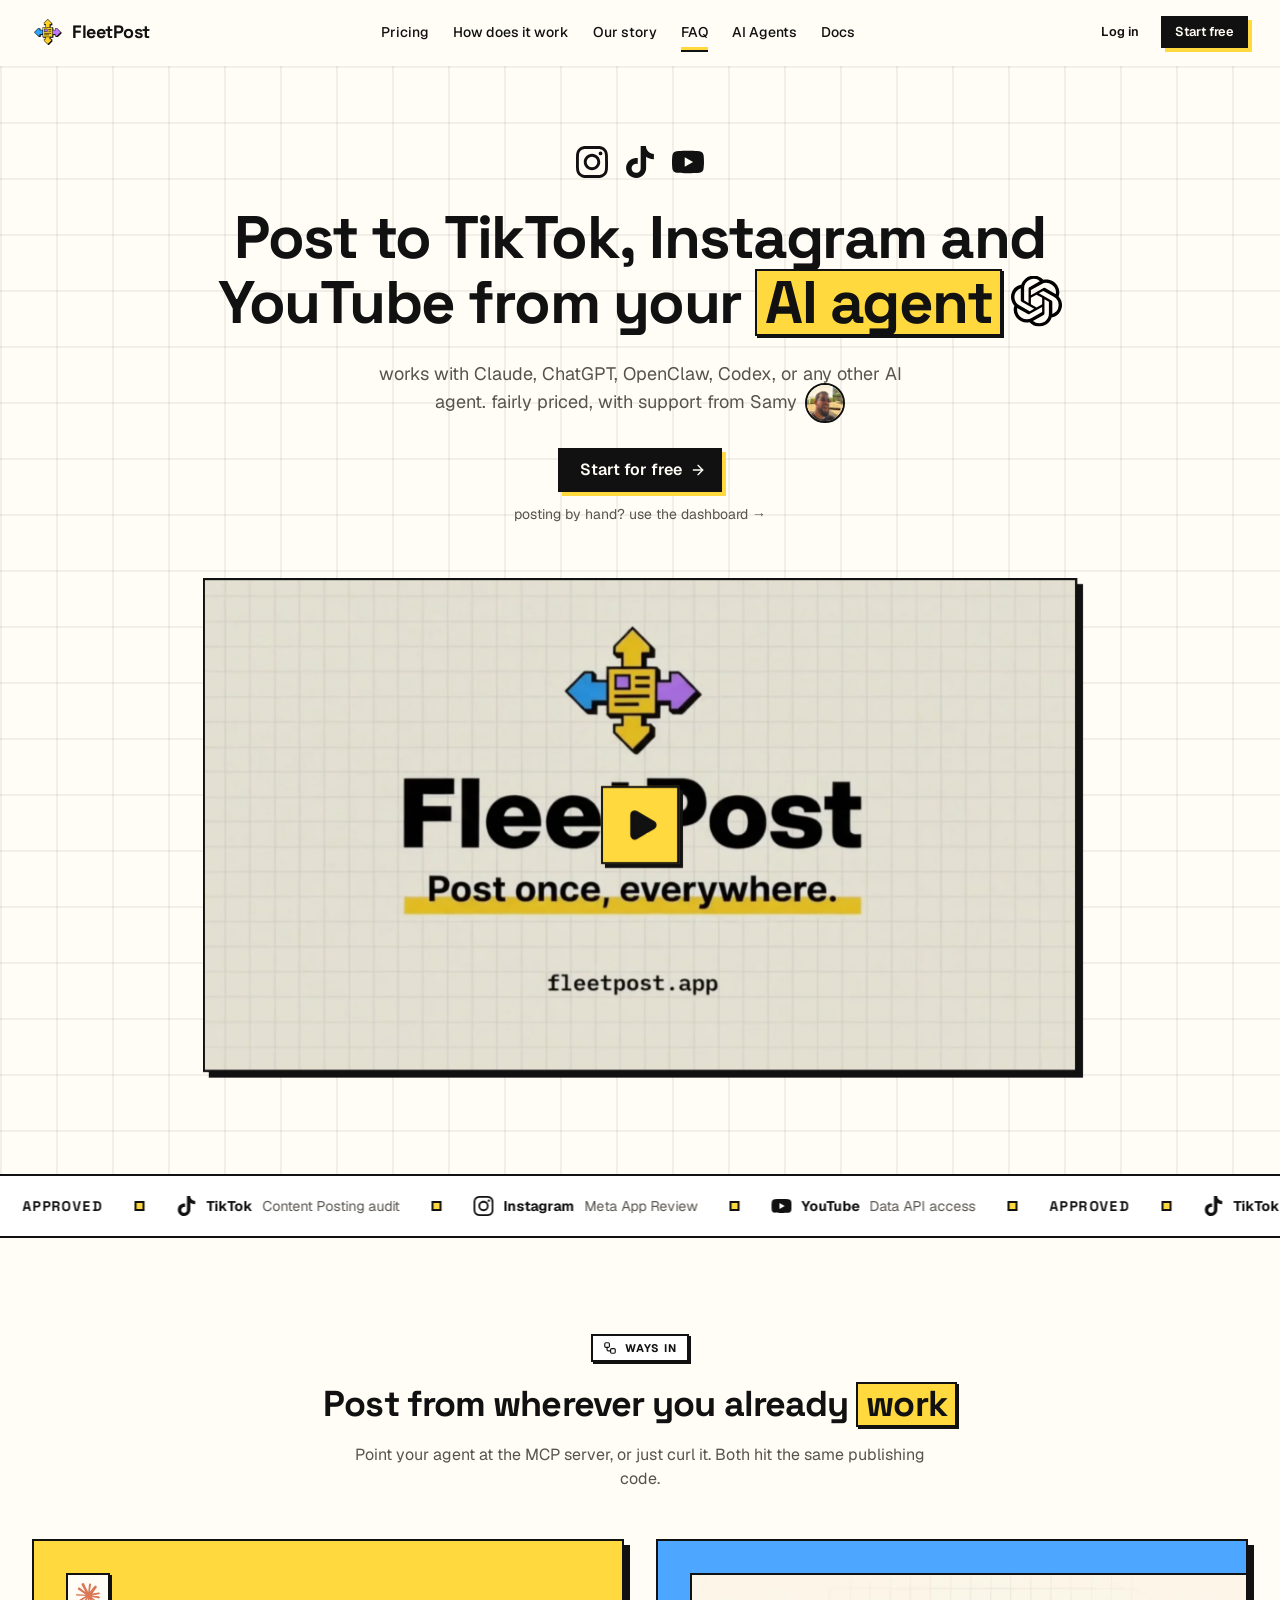
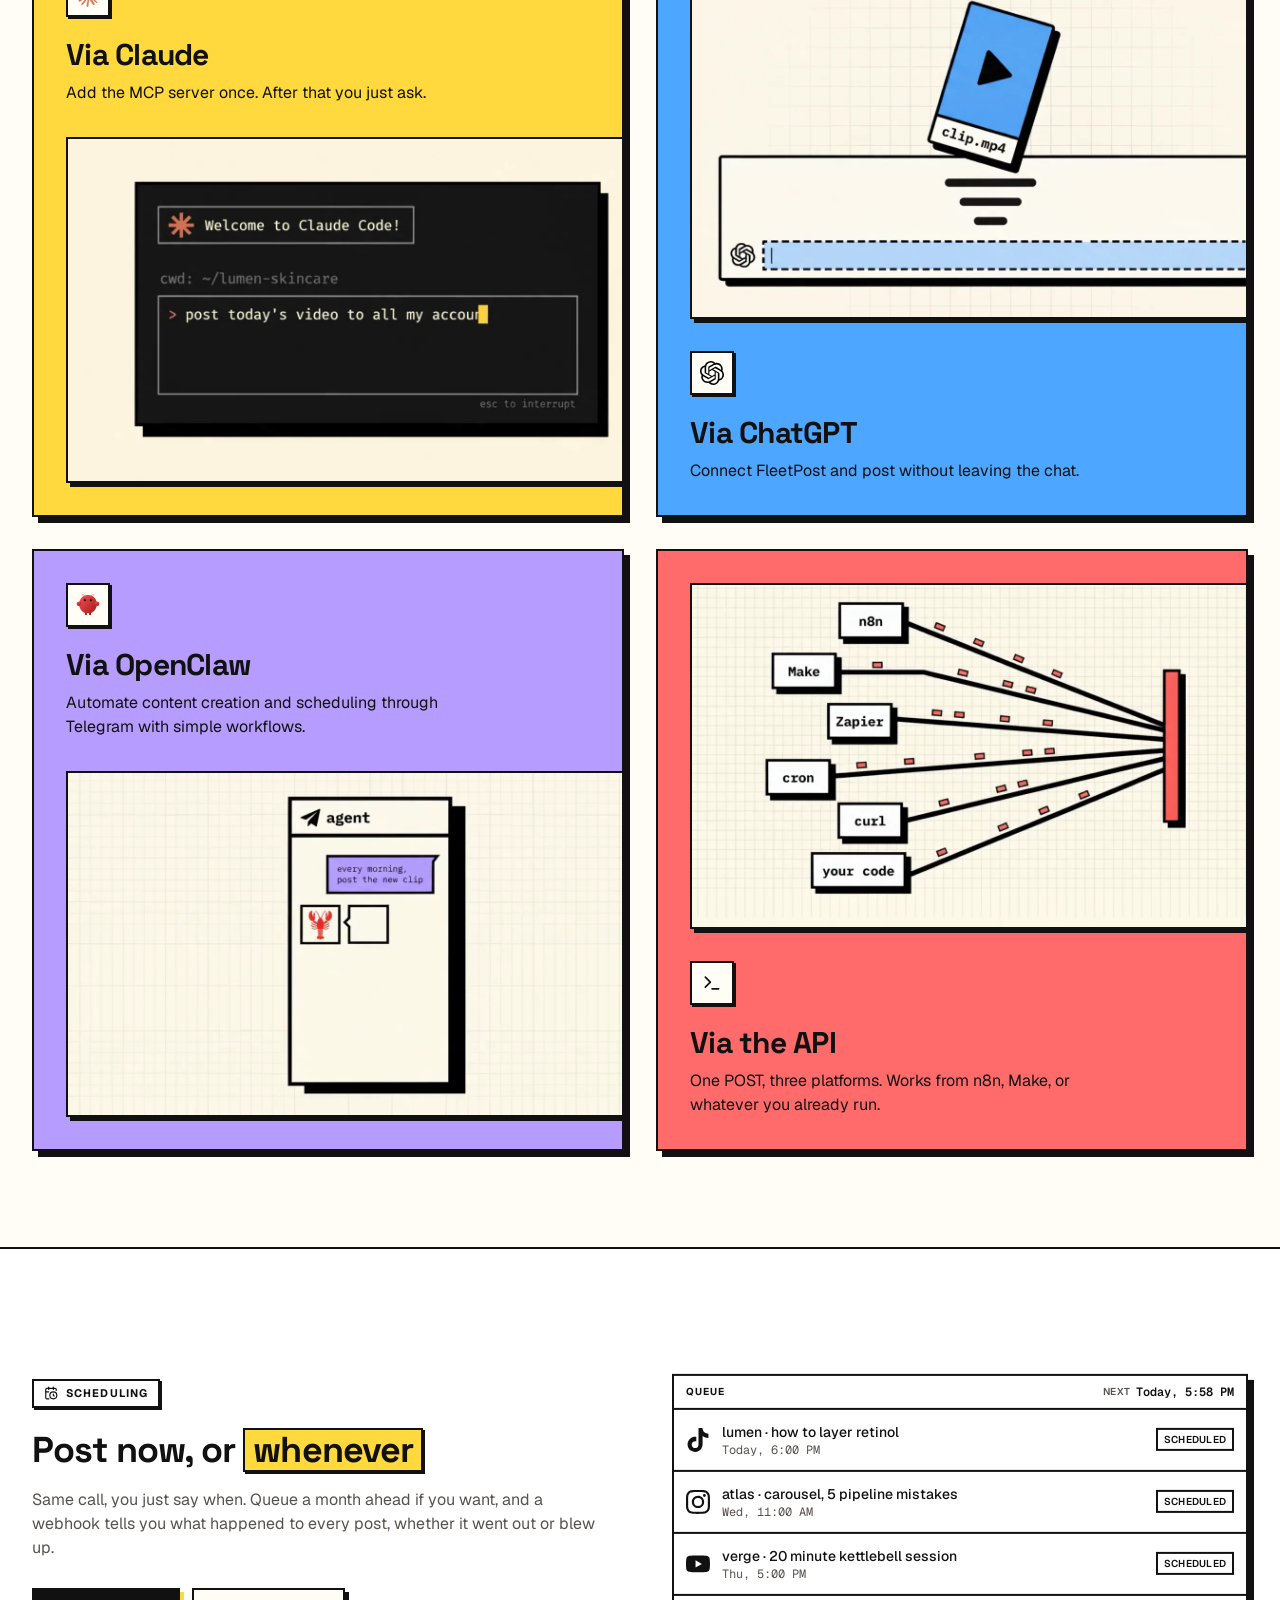
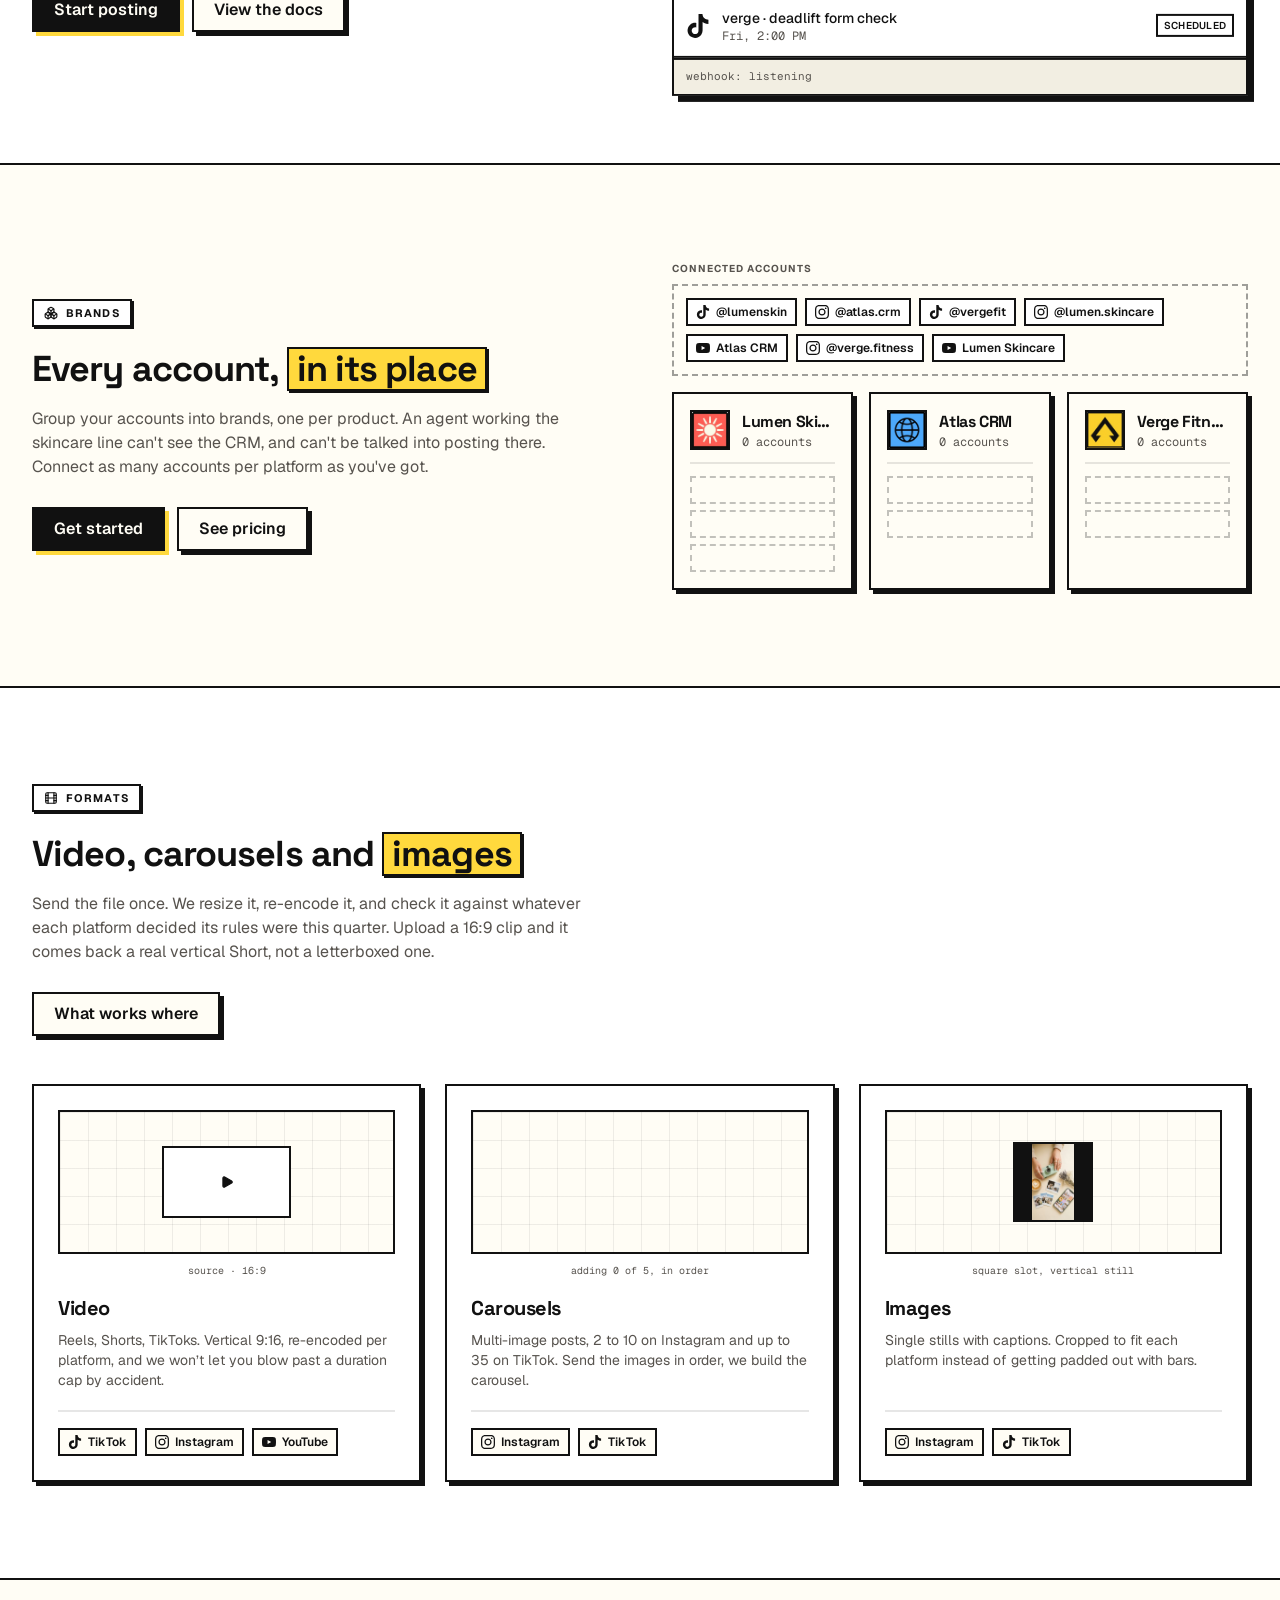
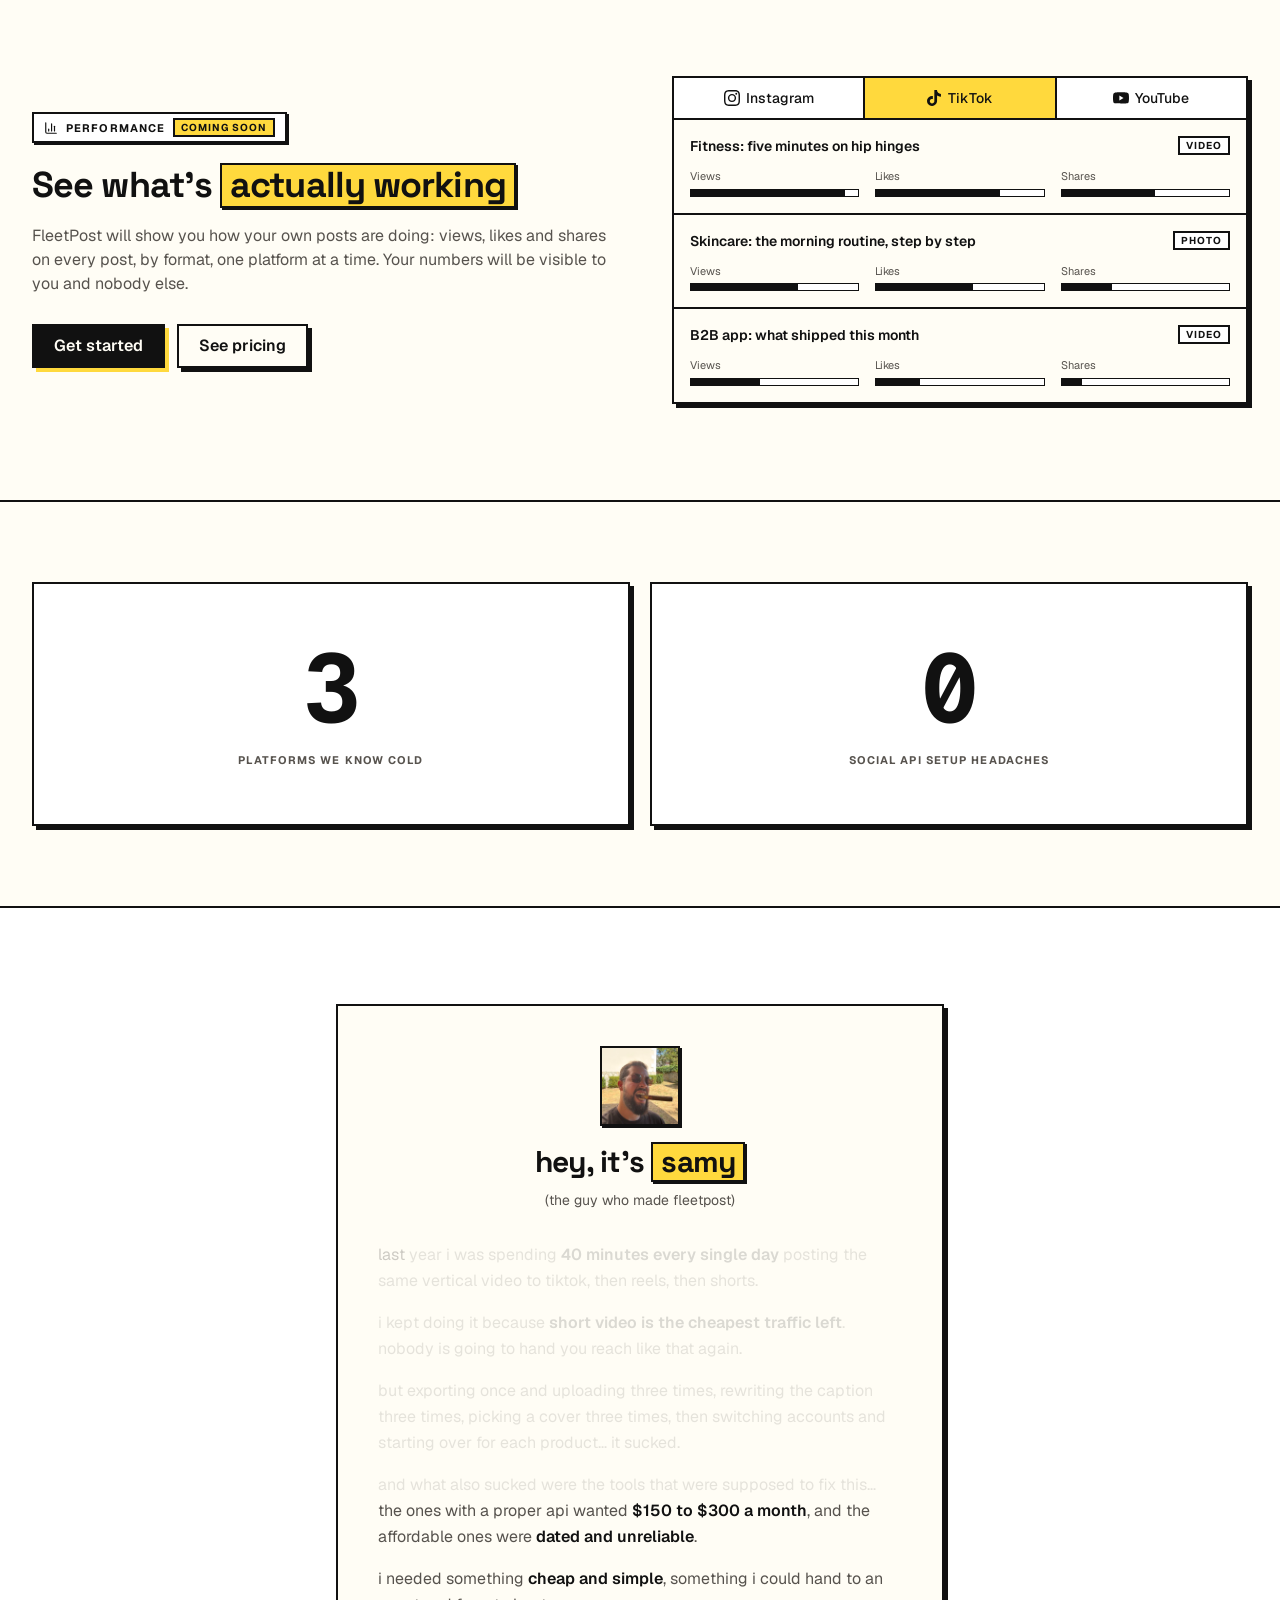
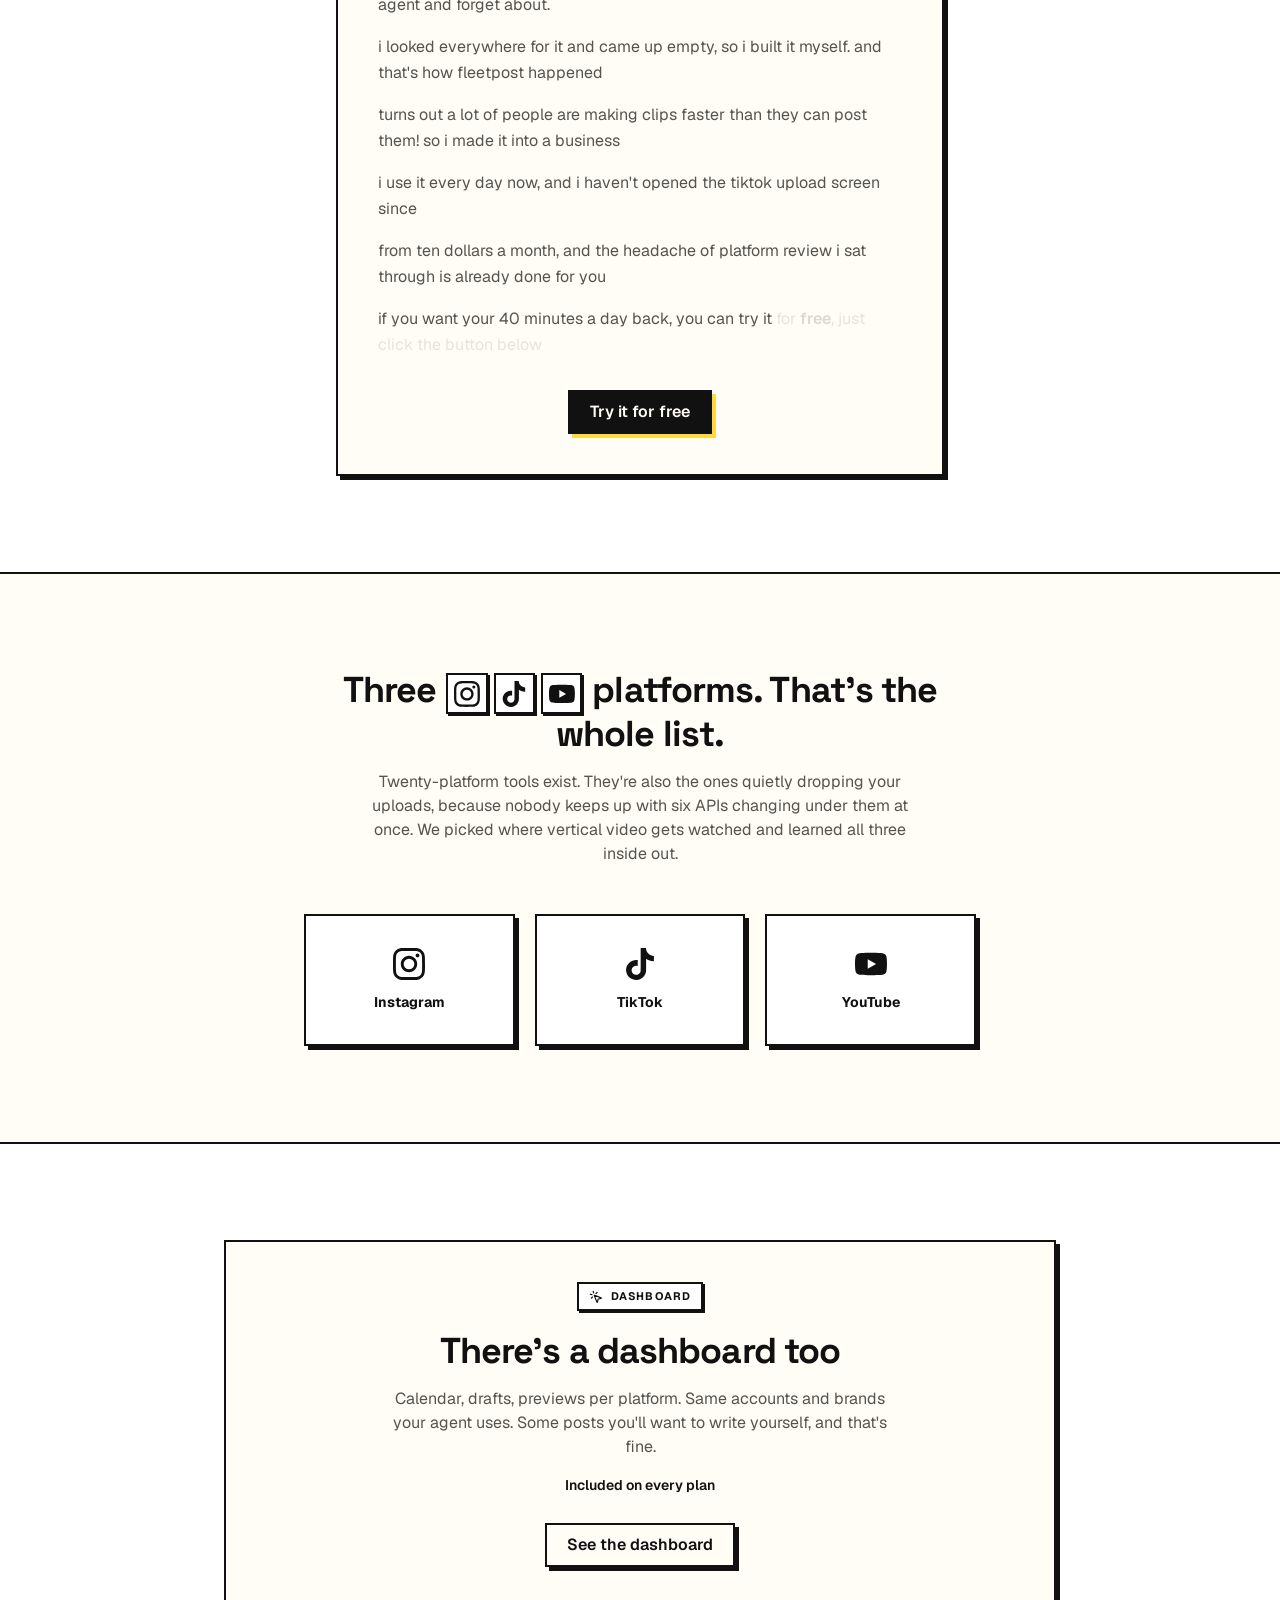
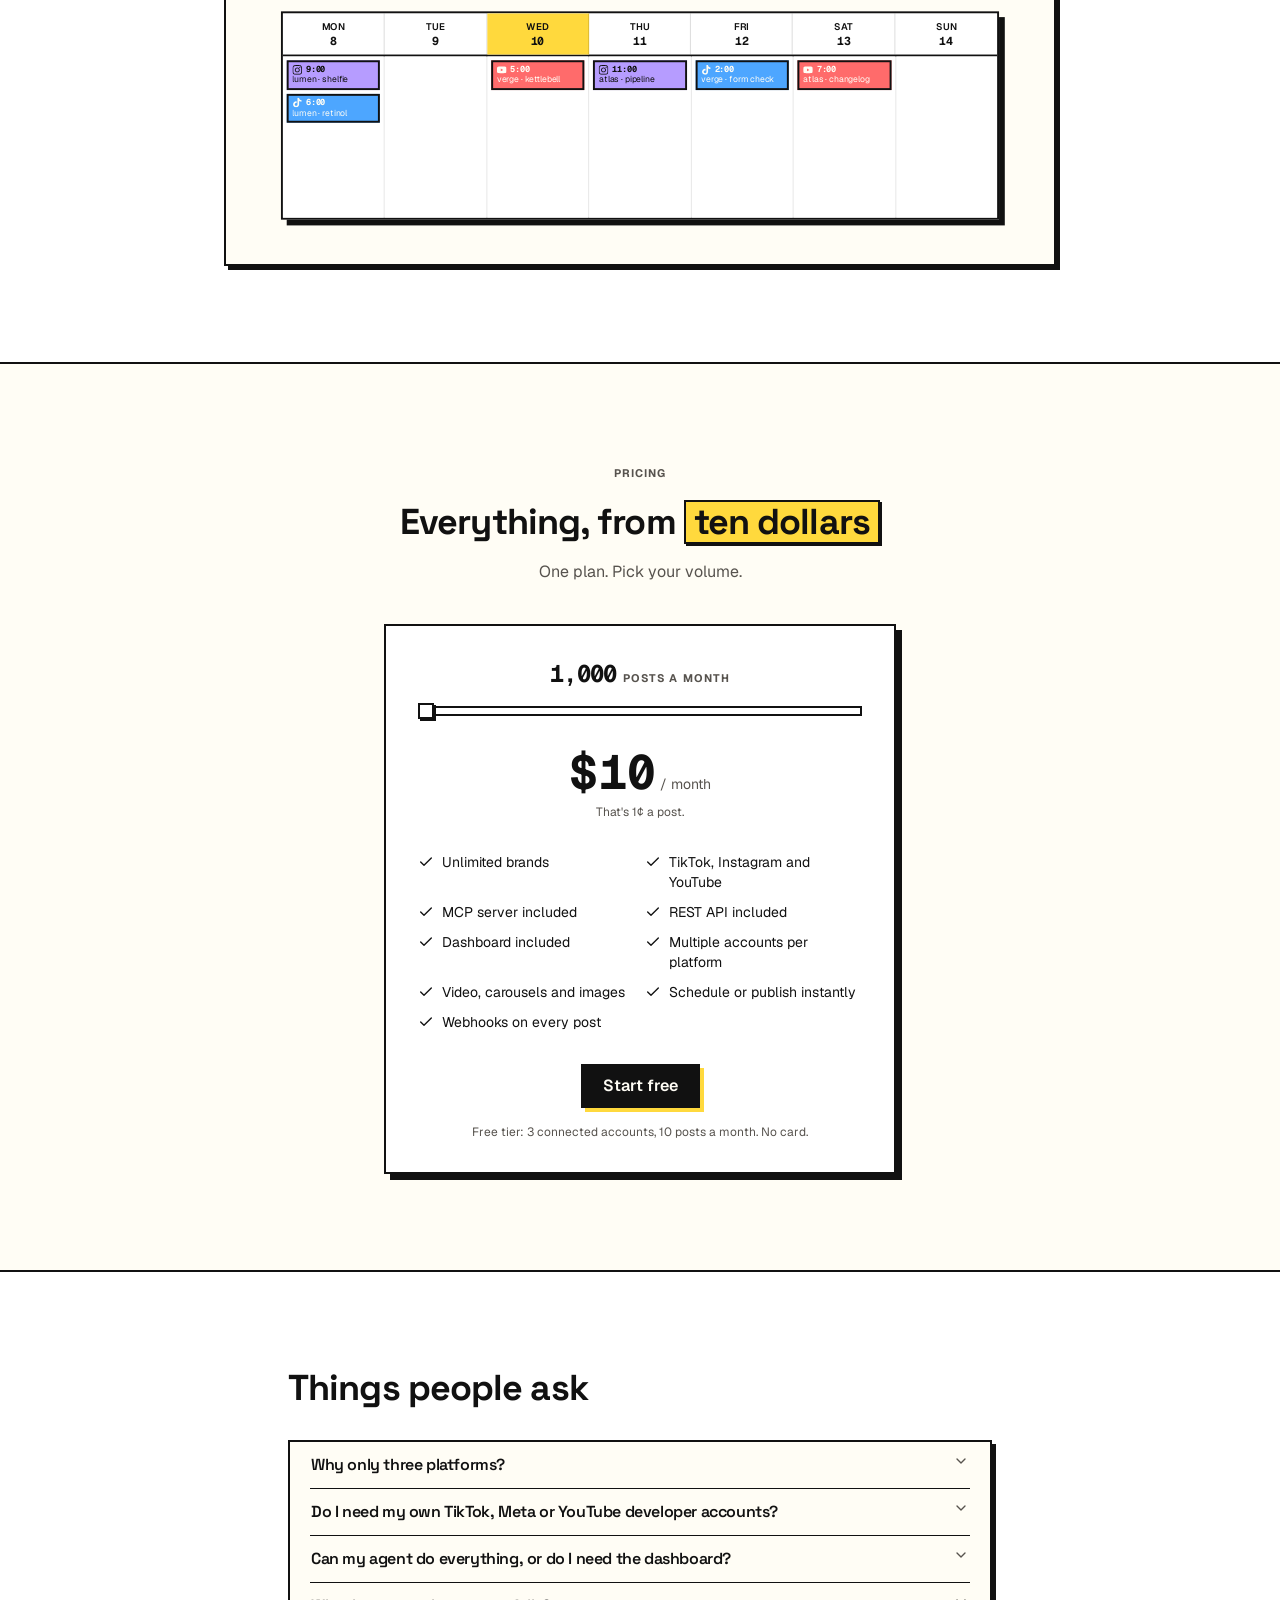
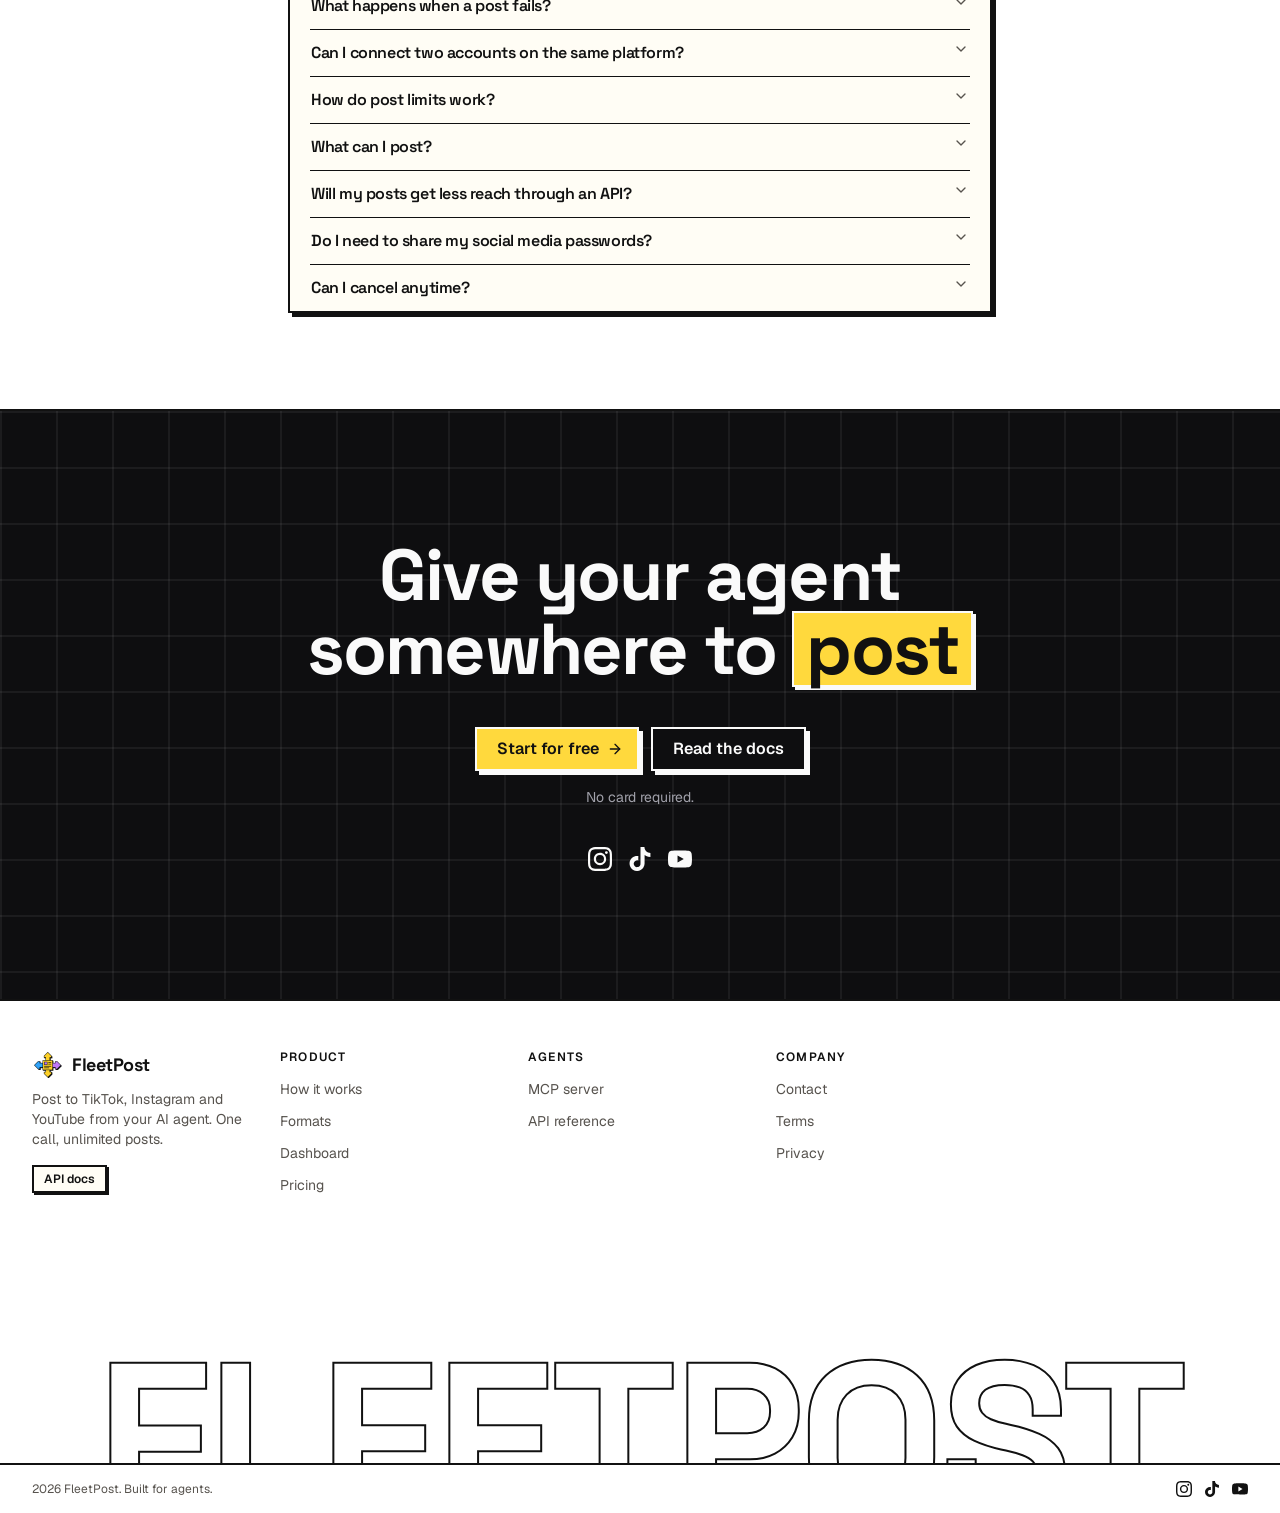
==== commit 488df82e: "deploy: Fenrir-Studio-Tech/fleetpost-monorepo@9f9fde809c9d0b1f48810d842e4a498cd99a2ca1" ====
--- a/index.html
+++ b/index.html
@@ -26,9 +26,9 @@
     <!-- TODO: replace with a real 1200x630 social card. -->
     <meta property="og:image" content="https://fleetpost.app/og.png" />
     <meta name="twitter:card" content="summary_large_image" />
-    <script type="module" crossorigin src="/assets/main-BlN6qlSr.js"></script>
-    <link rel="modulepreload" crossorigin href="/assets/site-nav-DZW9mRpB.js">
-    <link rel="stylesheet" crossorigin href="/assets/site-nav-84VPkaaY.css">
+    <script type="module" crossorigin src="/assets/main-HoyZGpgj.js"></script>
+    <link rel="modulepreload" crossorigin href="/assets/site-nav-8UxXhkFw.js">
+    <link rel="stylesheet" crossorigin href="/assets/site-nav-BeaxGtgC.css">
   </head>
   <body>
     <div id="root"></div>
